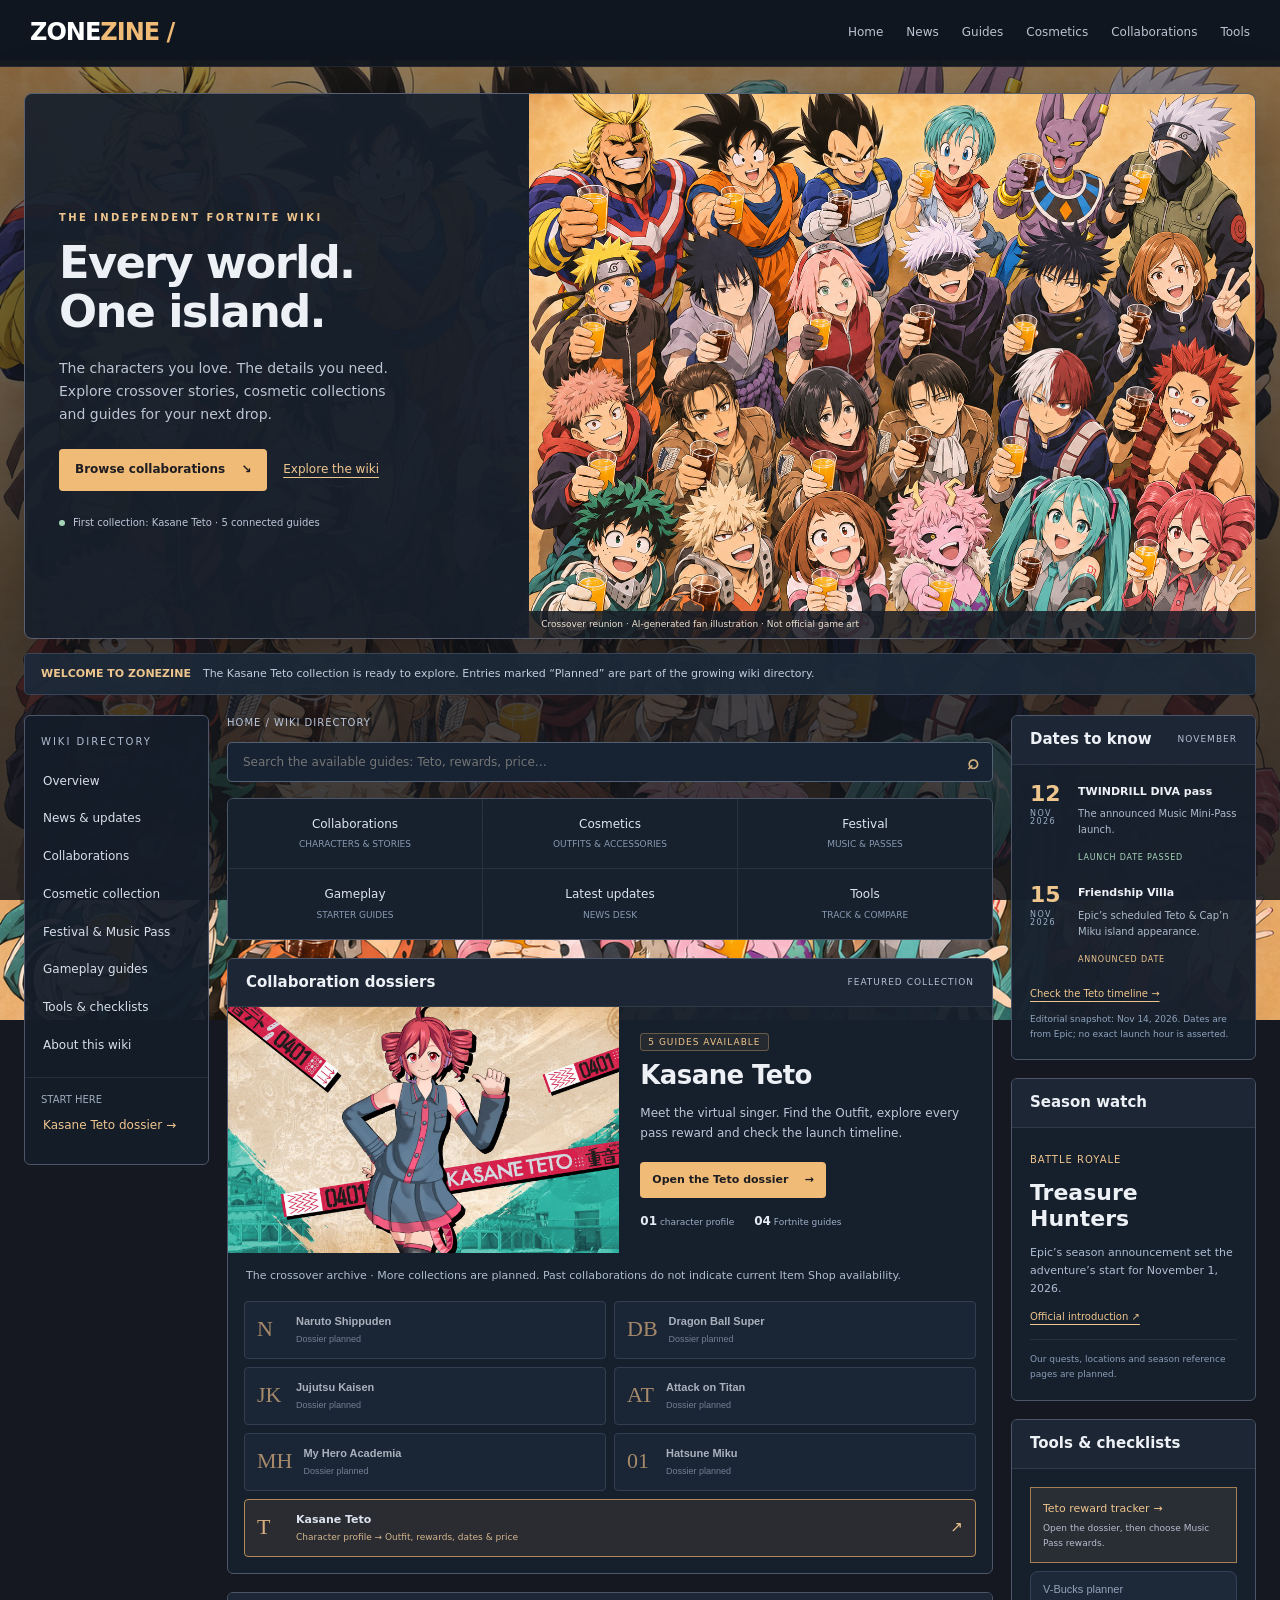
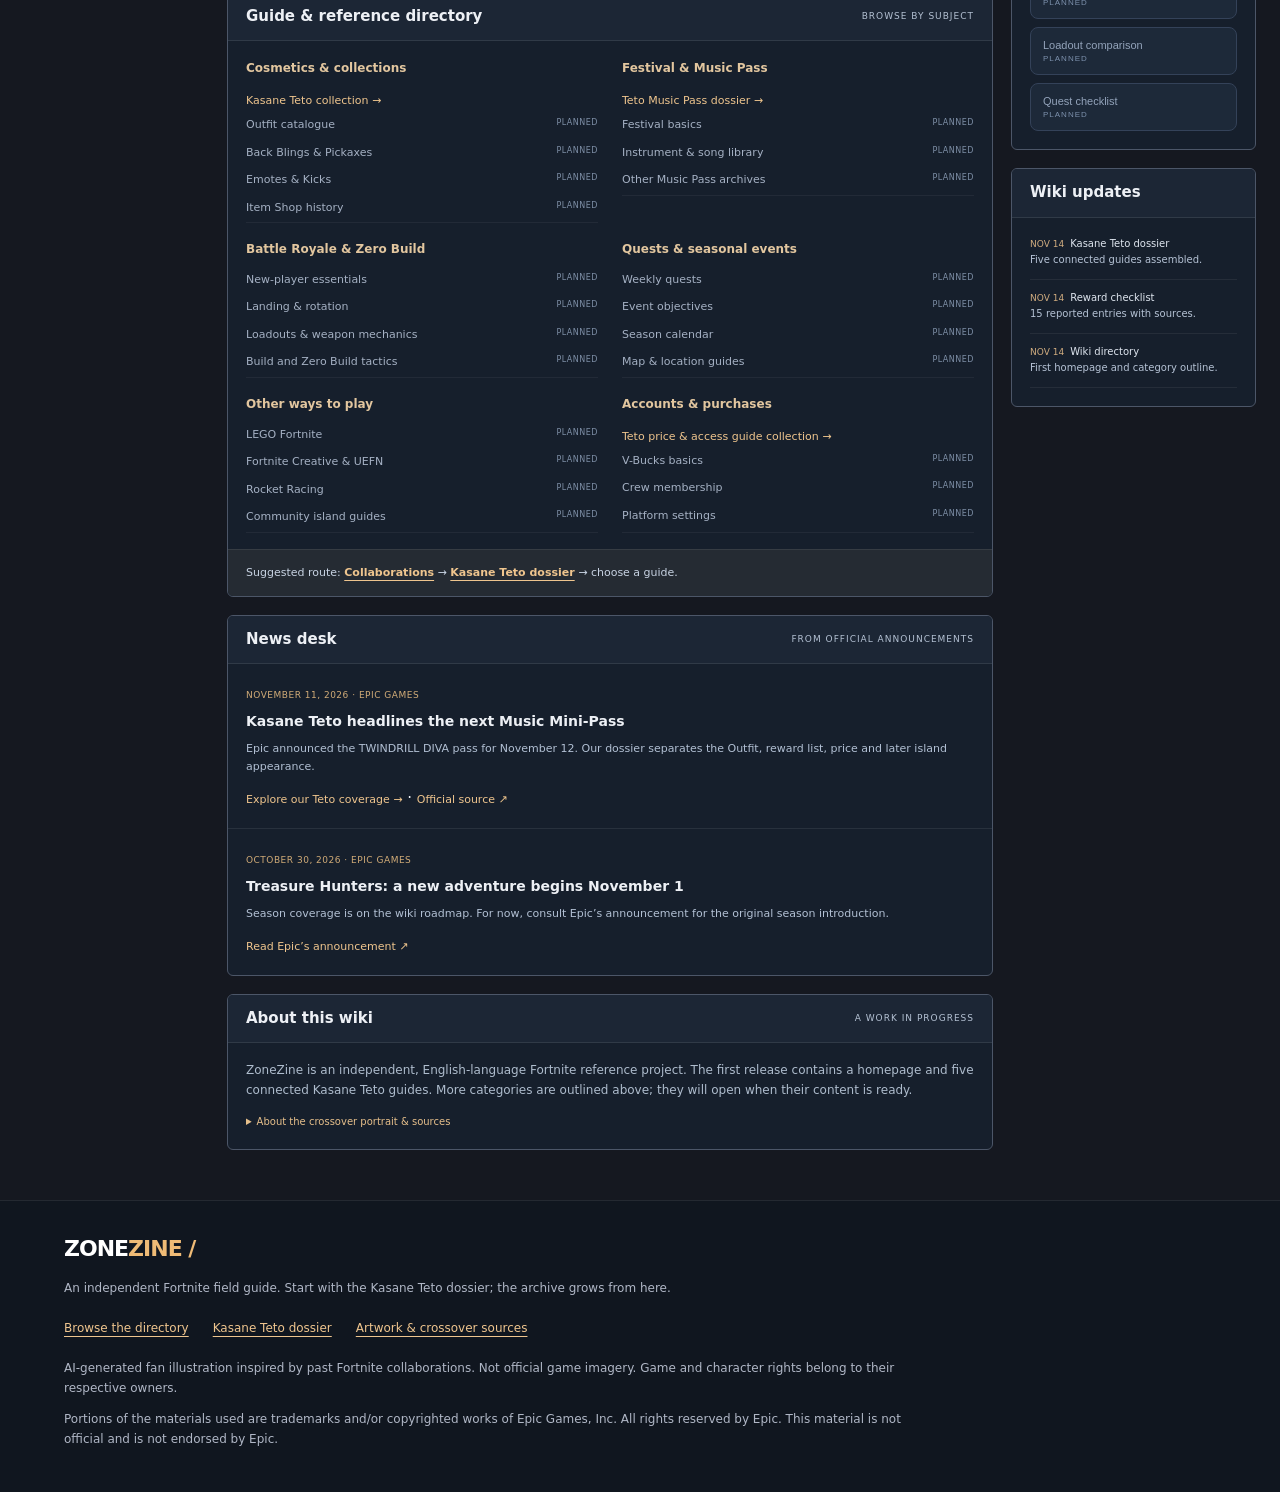
==== index.html @ 5d4f2908 "Launch ZoneZine Fortnite wiki and Kasane Teto guides" ====
<!doctype html><html lang="en"><head><meta charset="utf-8"><meta name="viewport" content="width=device-width,initial-scale=1"><title>ZoneZine — Fortnite Wiki, Collaborations & Guides</title><meta name="description" content="Your independent Fortnite field guide. Explore the Kasane Teto crossover dossier, skin details, Music Pass rewards, dates and prices."><link rel="canonical" href="https://zonezine.org/"><meta property="og:title" content="ZoneZine — Fortnite Wiki & Guides"><meta property="og:type" content="website"><meta property="og:url" content="https://zonezine.org/"><meta property="og:image" content="https://zonezine.org/assets/crossover-reunion-v2.png"><meta property="og:description" content="One island. Every crossover. Start with the Kasane Teto dossier."><meta name="twitter:card" content="summary_large_image"><link rel="stylesheet" href="/style.css"><link rel="stylesheet" href="/portal.css"><script type="application/ld+json">{"@context":"https://schema.org","@type":"CollectionPage","name":"ZoneZine — Fortnite Wiki & Guides","url":"https://zonezine.org/","description":"An independent Fortnite wiki with collaboration dossiers, cosmetic guides, Music Pass rewards and gameplay reference categories.","inLanguage":"en","mainEntity":{"@type":"ItemList","itemListElement":[{"@type":"ListItem","position":1,"name":"Kasane Teto skin","url":"https://zonezine.org/kasane-teto-fortnite-skin"},{"@type":"ListItem","position":2,"name":"Music Pass rewards","url":"https://zonezine.org/fortnite-teto-music-pass-rewards"},{"@type":"ListItem","position":3,"name":"Release timeline","url":"https://zonezine.org/kasane-teto-fortnite-release-date"},{"@type":"ListItem","position":4,"name":"Price & Crew access","url":"https://zonezine.org/kasane-teto-fortnite-price"},{"@type":"ListItem","position":5,"name":"Who is Kasane Teto?","url":"https://zonezine.org/kasane-teto"}]}}</script><script src="/home.js" defer></script></head><body class="portal-home"><a class="skip" href="#directory">Skip to wiki directory</a><header><div class="bar"><a class="brand" href="/" aria-label="ZoneZine home">ZONE<span>ZINE</span><span aria-hidden="true"> /</span></a><nav class="global-nav" aria-label="Main navigation"><a href="/">Home</a><a href="/#news">News</a><a href="/#guides">Guides</a><a href="/#cosmetics">Cosmetics</a><a href="/#collaborations">Collaborations</a><a href="/#tools">Tools</a></nav></div></header><div class="home-frame"><section class="welcome-panel" aria-labelledby="home-title"><div class="welcome-copy"><p class="kicker">THE INDEPENDENT FORTNITE WIKI</p><h1 id="home-title">Every world.<br>One island.</h1><p class="intro">The characters you love. The details you need. Explore crossover stories, cosmetic collections and guides for your next drop.</p><div class="home-actions"><a class="action" href="#collaborations">Browse collaborations <span aria-hidden="true">↘</span></a><a class="text-action" href="#directory">Explore the wiki</a></div><p class="welcome-status"><span class="status-dot" aria-hidden="true"></span>First collection: Kasane Teto · 5 connected guides</p></div><figure class="welcome-art"><img src="/assets/crossover-reunion-v2.png" width="1456" height="1088" alt="Warm fan-art group portrait of anime and virtual-singer characters from past Fortnite collaborations, looking up and raising glasses of juice"><figcaption>Crossover reunion · AI-generated fan illustration · Not official game art</figcaption></figure></section><div class="intro-strip"><strong>WELCOME TO ZONEZINE</strong><span>The Kasane Teto collection is ready to explore. Entries marked “Planned” are part of the growing wiki directory.</span></div><div class="home-grid" id="directory"><aside class="directory-side" aria-label="Wiki directory"><div class="side-heading">WIKI DIRECTORY</div><a href="#directory">Overview</a><a href="#news">News & updates</a><a href="#collaborations">Collaborations</a><a href="#cosmetics">Cosmetic collection</a><a href="#festival">Festival & Music Pass</a><a href="#guides">Gameplay guides</a><a href="#tools">Tools & checklists</a><a href="#about">About this wiki</a><p class="side-note">START HERE<br><a href="/kasane-teto" style="padding:8px 0 0;color:#efc58e">Kasane Teto dossier →</a></p></aside><main class="home-center" aria-label="Fortnite wiki homepage"><div><p class="home-breadcrumb">HOME / WIKI DIRECTORY</p><div class="home-search"><form id="guide-search" role="search"><label class="sr-only" for="search-input">Search available guides</label><input id="search-input" type="search" placeholder="Search the available guides: Teto, rewards, price…" autocomplete="off" aria-controls="search-results" aria-expanded="false"><button type="submit" aria-label="Search guides">⌕</button></form><ul class="search-results" id="search-results" hidden></ul></div><section class="wiki-panel" aria-label="Quick navigation"><div class="quick-links"><a href="#collaborations">Collaborations<small>CHARACTERS & STORIES</small></a><a href="#cosmetics">Cosmetics<small>OUTFITS & ACCESSORIES</small></a><a href="#festival">Festival<small>MUSIC & PASSES</small></a><a href="#guides">Gameplay<small>STARTER GUIDES</small></a><a href="#news">Latest updates<small>NEWS DESK</small></a><a href="#tools">Tools<small>TRACK & COMPARE</small></a></div></section></div><section class="wiki-panel" id="collaborations"><div class="panel-head"><h2>Collaboration dossiers</h2><span class="small-label">Featured collection</span></div><div class="feature-teto"><div class="feature-image" role="img" aria-label="Official Fortnite Kasane Teto promotional artwork"></div><div class="feature-copy"><span class="pill">5 guides available</span><h3>Kasane Teto</h3><p>Meet the virtual singer. Find the Outfit, explore every pass reward and check the launch timeline.</p><a class="action" href="/kasane-teto">Open the Teto dossier <span aria-hidden="true">→</span></a><div class="topic-stats"><span><b>01</b> character profile</span><span><b>04</b> Fortnite guides</span></div></div></div><p class="catalog-intro">The crossover archive · More collections are planned. Past collaborations do not indicate current Item Shop availability.</p><div class="franchise-grid"><button class="franchise" type="button" disabled><span class="franchise-mark" aria-hidden="true">N</span><span><strong>Naruto Shippuden</strong><small>Dossier planned</small></span></button><button class="franchise" type="button" disabled><span class="franchise-mark" aria-hidden="true">DB</span><span><strong>Dragon Ball Super</strong><small>Dossier planned</small></span></button><button class="franchise" type="button" disabled><span class="franchise-mark" aria-hidden="true">JK</span><span><strong>Jujutsu Kaisen</strong><small>Dossier planned</small></span></button><button class="franchise" type="button" disabled><span class="franchise-mark" aria-hidden="true">AT</span><span><strong>Attack on Titan</strong><small>Dossier planned</small></span></button><button class="franchise" type="button" disabled><span class="franchise-mark" aria-hidden="true">MH</span><span><strong>My Hero Academia</strong><small>Dossier planned</small></span></button><button class="franchise" type="button" disabled><span class="franchise-mark" aria-hidden="true">01</span><span><strong>Hatsune Miku</strong><small>Dossier planned</small></span></button><a class="franchise franchise-link" href="/kasane-teto"><span class="franchise-mark" aria-hidden="true">T</span><span><strong>Kasane Teto</strong><small>Character profile → Outfit, rewards, dates & price</small></span><span class="arrow" aria-hidden="true">↗</span></a></div></section><section class="wiki-panel" id="guides"><div class="panel-head"><h2>Guide & reference directory</h2><span class="small-label">Browse by subject</span></div><div class="guide-directory"><div id="cosmetics"><div class="directory-group"><h3>Cosmetics & collections</h3><a class="entry-link" href="/kasane-teto">Kasane Teto collection →</a><ul class="planned-list"><li aria-disabled="true"><span>Outfit catalogue</span><span>Planned</span></li><li aria-disabled="true"><span>Back Blings & Pickaxes</span><span>Planned</span></li><li aria-disabled="true"><span>Emotes & Kicks</span><span>Planned</span></li><li aria-disabled="true"><span>Item Shop history</span><span>Planned</span></li></ul></div></div><div id="festival"><div class="directory-group"><h3>Festival & Music Pass</h3><a class="entry-link" href="/kasane-teto">Teto Music Pass dossier →</a><ul class="planned-list"><li aria-disabled="true"><span>Festival basics</span><span>Planned</span></li><li aria-disabled="true"><span>Instrument & song library</span><span>Planned</span></li><li aria-disabled="true"><span>Other Music Pass archives</span><span>Planned</span></li></ul></div></div><div class="directory-group"><h3>Battle Royale & Zero Build</h3><ul class="planned-list"><li aria-disabled="true"><span>New-player essentials</span><span>Planned</span></li><li aria-disabled="true"><span>Landing & rotation</span><span>Planned</span></li><li aria-disabled="true"><span>Loadouts & weapon mechanics</span><span>Planned</span></li><li aria-disabled="true"><span>Build and Zero Build tactics</span><span>Planned</span></li></ul></div><div class="directory-group"><h3>Quests & seasonal events</h3><ul class="planned-list"><li aria-disabled="true"><span>Weekly quests</span><span>Planned</span></li><li aria-disabled="true"><span>Event objectives</span><span>Planned</span></li><li aria-disabled="true"><span>Season calendar</span><span>Planned</span></li><li aria-disabled="true"><span>Map & location guides</span><span>Planned</span></li></ul></div><div class="directory-group"><h3>Other ways to play</h3><ul class="planned-list"><li aria-disabled="true"><span>LEGO Fortnite</span><span>Planned</span></li><li aria-disabled="true"><span>Fortnite Creative & UEFN</span><span>Planned</span></li><li aria-disabled="true"><span>Rocket Racing</span><span>Planned</span></li><li aria-disabled="true"><span>Community island guides</span><span>Planned</span></li></ul></div><div class="directory-group"><h3>Accounts & purchases</h3><a class="entry-link" href="/kasane-teto">Teto price & access guide collection →</a><ul class="planned-list"><li aria-disabled="true"><span>V-Bucks basics</span><span>Planned</span></li><li aria-disabled="true"><span>Crew membership</span><span>Planned</span></li><li aria-disabled="true"><span>Platform settings</span><span>Planned</span></li></ul></div></div><div class="guide-route">Suggested route: <a href="#collaborations">Collaborations</a> → <a href="/kasane-teto">Kasane Teto dossier</a> → choose a guide.</div></section><section class="wiki-panel" id="news"><div class="panel-head"><h2>News desk</h2><span class="small-label">From official announcements</span></div><article class="news-story"><time datetime="2026-11-11">NOVEMBER 11, 2026 · EPIC GAMES</time><h3>Kasane Teto headlines the next Music Mini-Pass</h3><p>Epic announced the TWINDRILL DIVA pass for November 12. Our dossier separates the Outfit, reward list, price and later island appearance.</p><a href="/kasane-teto">Explore our Teto coverage →</a> · <a href="https://www.fortnite.com/news/kasane-teto-headlines-the-next-fortnite-music-pass">Official source ↗</a></article><article class="news-story"><time datetime="2026-10-30">OCTOBER 30, 2026 · EPIC GAMES</time><h3>Treasure Hunters: a new adventure begins November 1</h3><p>Season coverage is on the wiki roadmap. For now, consult Epic’s announcement for the original season introduction.</p><a href="https://www.fortnite.com/news/fortnite-treasure-hunters-the-greatest-adventure-of-all-time">Read Epic’s announcement ↗</a></article></section><section class="wiki-panel" id="about"><div class="panel-head"><h2>About this wiki</h2><span class="small-label">A work in progress</span></div><div class="panel-content"><p class="muted">ZoneZine is an independent, English-language Fortnite reference project. The first release contains a homepage and five connected Kasane Teto guides. More categories are outlined above; they will open when their content is ready.</p><details class="art-details"><summary>About the crossover portrait & sources</summary><p>The portrait is AI-generated fan art inspired by the reference composition: a warm, high-angle group photo. It includes characters from Naruto Shippuden, Dragon Ball Super, Jujutsu Kaisen, Attack on Titan, My Hero Academia, plus Hatsune Miku and Kasane Teto. It is decorative illustration, not evidence of game appearance or current availability.</p><a href="/assets/crossover-sources.txt">Read the checked character list and official collaboration sources →</a></details></div></section></main><aside class="home-right" aria-label="Dates and wiki updates"><section class="wiki-panel"><div class="panel-head"><h2>Dates to know</h2><span class="small-label">November</span></div><div class="panel-content"><div class="calendar-row"><div class="calendar-date">12<small>NOV 2026</small></div><div><strong>TWINDRILL DIVA pass</strong><p>The announced Music Mini-Pass launch.</p><span class="time-status">Launch date passed</span></div></div><div class="calendar-row"><div class="calendar-date">15<small>NOV 2026</small></div><div><strong>Friendship Villa</strong><p>Epic’s scheduled Teto & Cap’n Miku island appearance.</p><span class="time-status scheduled">Announced date</span></div></div><a class="source-link" href="/kasane-teto">Check the Teto timeline →</a><p class="homepage-source">Editorial snapshot: Nov 14, 2026. Dates are from Epic; no exact launch hour is asserted.</p></div></section><section class="wiki-panel season-card"><div class="panel-head"><h2>Season watch</h2></div><div class="panel-content"><span class="season-label">BATTLE ROYALE</span><h3>Treasure<br>Hunters</h3><p>Epic’s season announcement set the adventure’s start for November 1, 2026.</p><a class="source-link" href="https://www.fortnite.com/news/fortnite-treasure-hunters-the-greatest-adventure-of-all-time">Official introduction ↗</a><p class="planned-note">Our quests, locations and season reference pages are planned.</p></div></section><section class="wiki-panel" id="tools"><div class="panel-head"><h2>Tools & checklists</h2></div><div class="panel-content tool-list"><a href="/kasane-teto">Teto reward tracker →<span>Open the dossier, then choose Music Pass rewards.</span></a><button disabled>V-Bucks planner<span>Planned</span></button><button disabled>Loadout comparison<span>Planned</span></button><button disabled>Quest checklist<span>Planned</span></button></div></section><section class="wiki-panel"><div class="panel-head"><h2>Wiki updates</h2></div><div class="panel-content"><ul class="update-list"><li><time datetime="2026-11-14">NOV 14</time><strong>Kasane Teto dossier</strong><br>Five connected guides assembled.</li><li><time datetime="2026-11-14">NOV 14</time><strong>Reward checklist</strong><br>15 reported entries with sources.</li><li><time datetime="2026-11-14">NOV 14</time><strong>Wiki directory</strong><br>First homepage and category outline.</li></ul></div></section></aside></div></div><footer class="portal-footer"><div><a class="brand" href="/">ZONE<span>ZINE</span><span aria-hidden="true"> /</span></a><p>An independent Fortnite field guide. Start with the Kasane Teto dossier; the archive grows from here.</p><div class="footer-links"><a href="/#directory">Browse the directory</a><a href="/kasane-teto">Kasane Teto dossier</a><a href="/assets/crossover-sources.txt">Artwork & crossover sources</a></div><p>AI-generated fan illustration inspired by past Fortnite collaborations. Not official game imagery. Game and character rights belong to their respective owners.</p><p>Portions of the materials used are trademarks and/or copyrighted works of Epic Games, Inc. All rights reserved by Epic. This material is not official and is not endorsed by Epic.</p></div></footer></body></html>
---- style.css ----
:root{color-scheme:dark;--bg:#101018;--panel:#1b1b28;--line:#343343;--muted:#b8b6c6;--accent:#ff667c}*{box-sizing:border-box}body{margin:0;background:var(--bg);color:#f4f1f6;font:17px/1.8 system-ui,sans-serif}a{color:#ff97a8;text-underline-offset:4px}a:hover{color:white}a:focus-visible,button:focus-visible,input:focus-visible{outline:3px solid #ffe3a0;outline-offset:4px}header{border-bottom:1px solid var(--line);padding:22px max(5vw,20px)}.bar{max-width:1240px;margin:auto;display:flex;justify-content:space-between;gap:25px;align-items:center}.brand{font-size:25px;letter-spacing:-1px;text-decoration:none;color:white;font-weight:900}.brand span{color:var(--accent)}nav{display:flex;flex-wrap:wrap;gap:10px 24px;font-size:14px}nav a{text-decoration:none}nav [aria-current]{color:white;border-bottom:2px solid var(--accent)}main{max-width:1240px;margin:auto;padding:55px 5vw 75px}.eyebrow{font-size:12px;color:var(--accent);font-weight:800;letter-spacing:2px;text-transform:uppercase}h1{font-size:clamp(35px,5vw,64px);line-height:1.08;max-width:1000px;letter-spacing:-2px;margin:20px 0}h2{line-height:1.3;font-size:27px;margin:45px 0 16px}.meta,figcaption,.small{color:var(--muted);font-size:13px}.lead{font-size:21px;max-width:850px}.layout{display:grid;grid-template-columns:minmax(0,760px) 250px;gap:60px;margin-top:35px}article p{margin:0 0 24px}aside{align-self:start;position:sticky;top:25px;background:var(--panel);border:1px solid var(--line);padding:22px;border-radius:14px}aside a{display:block;font-size:14px;margin:14px 0}figure{margin:28px 0}figure img{width:100%;border-radius:16px;display:block;background:var(--panel)}iframe{display:block;aspect-ratio:16/9;width:100%;border:0;border-radius:12px}figcaption{margin-top:10px}.answer{padding:20px 25px;border-left:4px solid var(--accent);background:var(--panel);margin:30px 0}.related{display:grid;grid-template-columns:1fr 1fr;gap:12px}.related a{border:1px solid var(--line);border-radius:12px;padding:18px;text-decoration:none;font-size:15px}.related a:hover{background:var(--panel)}footer{border-top:1px solid var(--line);padding:30px max(5vw,20px);color:var(--muted);font-size:12px}footer>div{max-width:1120px;margin:auto}.table-scroll{overflow:auto}table{border-collapse:collapse;width:100%;font-size:14px}th,td{padding:12px;text-align:left;border-bottom:1px solid var(--line)}th{background:var(--panel)}caption{text-align:left;color:var(--muted);font-size:12px;margin:15px 0}button{background:var(--accent);color:#17101a;border:0;padding:12px 18px;border-radius:8px;font-weight:700;cursor:pointer;margin-top:18px}input{width:20px;height:20px;accent-color:var(--accent)}.skip{position:absolute;top:-100px}.skip:focus{top:10px;background:black;padding:12px;z-index:5}@media(max-width:900px){.layout{grid-template-columns:1fr;gap:30px}aside{position:static;order:-1}aside a{display:inline-block;margin:6px 15px 6px 0}main{padding-top:30px}.bar{align-items:start;flex-direction:column}.related{grid-template-columns:1fr}h1{letter-spacing:-1px}}
/* ZoneZine: compact five-page dossier, with decorative crossover artwork. */
:root{--bg:#0c101c;--panel:#202638;--line:#353f56;--muted:#adb9ce;--accent:#ff8caa}
body{background:#0c101c url('/assets/anime-crossovers.png') center 65px / 100% auto fixed no-repeat;font-size:16px}
body::before{content:'';position:fixed;inset:0;background:linear-gradient(180deg,rgba(7,12,28,.12),rgba(7,12,28,.55) 650px,#0c101c 1100px);pointer-events:none;z-index:-1}
header{background:rgba(11,16,30,.9);border-bottom:1px solid #ffffff20;padding:14px max(4vw,18px)}
.bar{max-width:1320px}.brand{font-size:24px}.bar nav{font-size:12px;gap:20px}
.world-banner{min-height:300px;position:relative;display:flex;justify-content:center;align-items:center;text-align:center;padding:35px 20px 50px}
.banner-copy{max-width:620px;text-shadow:0 2px 20px #060a21;background:radial-gradient(ellipse,#0c102e88,transparent 75%)}
.world-banner .eyebrow{color:#d9ddff;letter-spacing:3px}.banner-title{font-size:clamp(32px,5vw,58px);line-height:1.12;font-weight:900;letter-spacing:-2px;margin:12px 0}.banner-copy p{margin:8px 0;color:#e4e6fa;font-size:15px}
.edition{display:inline-block;margin-top:14px;background:#131a30b8;border:1px solid #9c9fcd88;border-radius:30px;padding:5px 15px;color:#fff;font-size:11px;letter-spacing:1.2px}
.art-credit{font-size:10px!important;color:#e4e6fa!important;margin-top:15px!important}
.wiki-shell{max-width:1320px;margin:0 auto 45px;padding:0 24px;display:grid;grid-template-columns:210px minmax(0,1fr);gap:20px;align-items:start}
.topic-nav{position:sticky;top:20px;border:1px solid #61769c55;background:rgba(16,24,43,.96);padding:0;overflow:hidden;border-radius:9px;box-shadow:0 10px 35px #0003}
.topic-nav .nav-heading{padding:20px;border-bottom:1px solid var(--line)}.nav-heading small{display:block;color:#b9c8df;font-size:10px;letter-spacing:2px;margin-bottom:6px}.nav-heading strong{font-size:18px;color:white}.topic-nav a{display:flex;align-items:center;gap:11px;margin:0;padding:13px 15px;text-decoration:none;color:#c3cce1;font-size:12px;line-height:1.5;border-left:3px solid transparent;border-bottom:1px solid #ffffff09}.topic-nav a:hover{background:#ffffff09}.topic-nav a[aria-current]{color:#fff;background:#ff8caa12;border-left-color:var(--accent)}.nav-number{font-size:10px;color:#8a9bb6}.nav-note{padding:16px;margin:0;font-size:11px;line-height:1.7;color:#9bacce}
main{padding:30px 36px 40px;margin:0;max-width:none;min-width:0;background:rgba(17,23,39,.98);border:1px solid #61769c55;border-radius:9px;box-shadow:0 10px 35px #0003}
h1{font-size:clamp(28px,3.2vw,42px);letter-spacing:-1px;line-height:1.15;margin:16px 0 20px}h2{font-size:24px;margin-top:34px}.eyebrow{font-size:10px}.meta{font-size:11px}.lead{font-size:17px;margin:0}.answer{padding:17px 20px;margin:23px 0;background:#20293c;border-radius:0 7px 7px 0}
.layout{grid-template-columns:minmax(0,1fr);gap:20px;margin-top:24px}.layout>aside{order:-1;position:static;padding:13px 16px;border-radius:6px;background:#151d2e;line-height:1.6}.layout>aside strong{display:block;font-size:11px;text-transform:uppercase;letter-spacing:1.5px;color:#aab9d3;margin-bottom:6px}.layout>aside a{display:inline-block;margin:3px 16px 3px 0;font-size:11px}article{min-width:0}article p{color:#d2d9e8}figure{margin:5px 0 25px}figure img{height:auto;border-radius:7px}figcaption{font-size:11px}.related{gap:10px}.related a{font-size:13px;border-radius:6px;background:#182236}footer{background:#0d1423eb;border-color:#ffffff15}.table-scroll{border:1px solid var(--line);border-radius:6px}table{font-size:12px}th,td{padding:10px}caption{padding:0 12px}.section-index{margin:20px 0 28px}.section-index .related a span{display:block;color:#9eacc5;font-size:11px;margin-top:5px}
@media(min-width:1600px){body{background-size:100% auto}}
@media(max-width:900px){body{background-size:auto 620px;background-attachment:scroll}.world-banner{min-height:240px;padding-bottom:30px}.banner-title{font-size:38px}.wiki-shell{grid-template-columns:1fr;padding:0 14px;gap:12px}.topic-nav{position:static}.topic-nav .nav-heading{padding:12px 15px}.topic-nav .nav-heading small,.nav-note{display:none}.topic-nav .topic-links{display:flex;flex-wrap:wrap;padding:4px}.topic-nav a{font-size:11px;padding:10px;border-left:0;border-bottom:2px solid transparent;flex:1 0 30%;gap:6px}.topic-nav a[aria-current]{border-bottom-color:var(--accent)}.bar nav{display:none}.bar{flex-direction:row}main{padding:22px 20px}.layout>aside{order:-1}.layout>aside a{margin:4px 10px 4px 0}.related{grid-template-columns:1fr 1fr}.banner-copy p{font-size:12px}.banner-copy .art-credit{font-size:9px!important}}
@media(max-width:480px){.world-banner{min-height:215px}.banner-title{font-size:32px}.wiki-shell{padding:0 8px}.topic-nav a{flex-basis:45%}main{padding:19px 16px}.related{grid-template-columns:1fr}h1{font-size:29px}.lead{font-size:16px}}
---- portal.css ----
/* Editorial portal with an illustrated community reunion backdrop. */
:root{--accent:#efbb76;--muted:#b0b7c6;--line:#343b4a;--panel:#1c2431}
html{scroll-behavior:smooth;scroll-padding-top:28px}body{background:#151820 url('/assets/crossover-reunion-v2.png') center 60px / 100% auto fixed no-repeat;color:#edf0f5;font:15px/1.65 system-ui,-apple-system,'Segoe UI',sans-serif}body::before{background:linear-gradient(#10141b69,#10141bbf 650px,#10141bf5 1200px);z-index:-1}a{color:#efc58e}a:hover{color:#fff}header{background:#111720f5;padding:13px 30px}.bar{max-width:1340px;gap:30px;flex-direction:row}.brand span{color:#efbb76}.global-nav{gap:23px!important;align-items:center;font-size:12px!important}.global-nav a{color:#bac3d2}.global-nav a:hover{color:#efc58e}.world-banner{min-height:105px;padding:20px 30px;justify-content:flex-start;max-width:1340px;margin:auto;text-align:left}.world-banner .banner-copy{background:#141b27e8;border:1px solid #b78d5a66;border-radius:5px;padding:12px 18px;text-shadow:none}.world-banner p{margin:0}.world-banner .eyebrow{color:#efc58e;font-size:10px;letter-spacing:2px}.world-banner .crumb{color:#c3ccdb;font-size:12px;margin-top:5px}.crumb a{text-decoration:none}.wiki-shell{max-width:1340px;padding:0 24px;grid-template-columns:205px minmax(0,1fr);gap:18px}main{background:#151d2af7;border-color:#4d5665;box-shadow:0 10px 40px #0004}.topic-nav{background:#151d2aef;border-color:#4d5665}.topic-nav a[aria-current]{background:#efbb7614;border-left-color:#efbb76}.topic-nav .home-return{color:#efc58e;padding:14px 18px;border-bottom:1px solid #ffffff20}.answer{border-left-color:#efbb76;background:#252d3b}.related a{background:#202b3c}.portal-footer{background:#111720fa}.portal-footer>div{max-width:1290px}.portal-footer .brand{font-size:22px}.portal-footer p{max-width:850px}.footer-links{display:flex;flex-wrap:wrap;gap:24px;font-size:12px;margin:20px 0}.portal-home header{border-bottom:1px solid #ffffff12}.home-frame{max-width:1340px;margin:26px auto 50px;padding:0 24px}.welcome-panel{display:grid;grid-template-columns:.82fr 1.18fr;background:#17202ced;border:1px solid #586071;border-radius:8px;overflow:hidden;box-shadow:0 20px 70px #0005}.welcome-copy{padding:38px 34px 28px;align-self:center}.kicker{font-size:10px;font-weight:750;letter-spacing:2.4px;text-transform:uppercase;color:#efc58e;margin:0 0 12px}.welcome-copy h1{font-size:clamp(32px,3.5vw,48px);line-height:1.09;letter-spacing:-1.7px;margin:0 0 20px}.welcome-copy .intro{font-size:14px;color:#bbc5d4;max-width:350px;margin-bottom:23px}.home-actions{display:flex;gap:16px;flex-wrap:wrap;align-items:center}.action{display:inline-flex;align-items:center;gap:16px;background:#efbb76;color:#1d1c22!important;padding:11px 16px;text-decoration:none;border-radius:4px;font-size:12px;font-weight:750}.text-action{font-size:12px}.welcome-status{margin:24px 0 0;font-size:10px;color:#bdc7d8;display:flex;align-items:center;gap:8px}.status-dot{display:inline-block;width:6px;height:6px;background:#a6d4b8;border-radius:100%}.welcome-art{margin:0;position:relative;background:#e0b675;min-width:0}.welcome-art img{display:block;width:100%;height:auto;aspect-ratio:4/3;object-fit:contain;border-radius:0}.welcome-art figcaption{position:absolute;bottom:0;left:0;right:0;background:#171c25d9;padding:6px 12px;color:#ebdfd0;font-size:9px;margin:0}.intro-strip{margin:14px 0 20px;padding:11px 16px;border:1px solid #61708966;background:#1c2938ef;border-radius:5px;display:flex;gap:12px;align-items:center;font-size:11px;color:#c1cddd}.intro-strip strong{color:#efc58e;white-space:nowrap}.home-grid{display:grid;grid-template-columns:185px minmax(0,1fr) 245px;gap:18px;align-items:start}.directory-side{background:#151d2af2;border:1px solid #4c5668;border-radius:6px;padding:18px 0;position:sticky;top:20px}.directory-side .side-heading{padding:0 16px 12px;font-size:10px;letter-spacing:2px;color:#afbdd2}.directory-side a{display:block;text-decoration:none;color:#d8dfeb;font-size:12px;padding:9px 16px;border-left:2px solid transparent}.directory-side a:hover{background:#efbb7612;border-left-color:#efbb76}.directory-side .side-note{border-top:1px solid #ffffff14;padding:14px 16px 0;margin-top:12px;color:#9fadbf;font-size:10px}.home-center,.home-right{display:grid;gap:18px;min-width:0}.wiki-panel{background:#17202df7;border:1px solid #4c5668;border-radius:6px;overflow:hidden}.panel-head{display:flex;align-items:center;justify-content:space-between;gap:10px;padding:14px 18px;border-bottom:1px solid #ffffff17;background:#1c2635}.panel-head h2{font-size:15px;line-height:1.3;letter-spacing:0;margin:0}.panel-head .small-label{font-size:9px;letter-spacing:1px;color:#b4c1d3;text-transform:uppercase}.panel-content{padding:18px}.muted{color:#aebccd;font-size:12px}.panel-content>p:first-child{margin-top:0}.panel-content>p:last-child{margin-bottom:0}.quick-links{display:grid;grid-template-columns:repeat(3,1fr);gap:1px;background:#ffffff14}.quick-links a{background:#17202d;text-align:center;text-decoration:none;padding:16px 8px;font-size:12px;color:#dce4ef}.quick-links a:hover{background:#243144}.quick-links small{display:block;font-size:9px;color:#8799b0;margin-top:3px}.feature-teto{display:grid;grid-template-columns:1.05fr 1fr;gap:0;min-height:235px}.feature-teto .feature-image{min-height:235px;background:#dbcfb4 url('/assets/teto-official.jpg') center / cover}.feature-copy{padding:21px}.feature-copy h3{font-size:26px;line-height:1.15;margin:8px 0 12px;letter-spacing:-.6px}.feature-copy p{font-size:12px;color:#bcc8d9;line-height:1.7}.pill{font-size:9px;letter-spacing:1px;text-transform:uppercase;border:1px solid #efbb7655;background:#efbb7611;color:#efc58e;padding:3px 7px;border-radius:3px}.feature-copy .action{padding:9px 12px;margin-top:6px;font-size:11px}.topic-stats{display:flex;gap:20px;margin-top:14px;font-size:9px;color:#9badc5}.topic-stats b{color:#e4ebf5;font-size:12px}.catalog-intro{margin:0;padding:14px 18px 0;font-size:11px;color:#aebccd}.franchise-grid{display:grid;grid-template-columns:1fr 1fr;padding:16px;gap:8px}.franchise{display:flex;gap:11px;align-items:center;text-align:left;padding:12px;background:#1d2939;border:1px solid #3d485c;border-radius:4px;min-width:0;line-height:1.4}.franchise:disabled{opacity:.75;cursor:default;color:#b7c3d6;margin:0;font-weight:400}.franchise .franchise-mark{font-family:Georgia,serif;font-size:22px;color:#d6ae7f;flex-shrink:0;min-width:28px}.franchise strong{font-size:11px;display:block;color:#dce3ee}.franchise small{font-size:9px;color:#93a1b7;display:block;margin-top:4px}.franchise-link{text-decoration:none;grid-column:1/-1;border-color:#b38b5a;background:#2a2c31}.franchise-link:hover{background:#393731}.franchise-link .arrow{margin-left:auto}.franchise-link small{color:#d2b48c}.guide-directory{padding:5px 18px 16px;display:grid;grid-template-columns:1fr 1fr;gap:4px 24px}.directory-group{padding:13px 0 3px;border-bottom:1px solid #ffffff0d}.directory-group h3{font-size:12px;margin:0 0 9px;color:#e2c69f}.planned-list{list-style:none;margin:0;padding:0;display:grid;gap:5px}.planned-list li{font-size:11px;color:#a5b1c4;display:flex;justify-content:space-between;gap:10px;line-height:1.5;padding:3px 0}.planned-list span:last-child{font-size:8px;letter-spacing:.5px;color:#7f90a8;text-transform:uppercase;white-space:nowrap}.entry-link{font-size:11px;display:block;text-decoration:none;color:#efc58e;padding:4px 0}.guide-route{padding:14px 18px;background:#252b33;border-top:1px solid #ffffff14;font-size:11px;color:#c8d3e3}.guide-route a{font-weight:650}.calendar-row{display:grid;grid-template-columns:38px 1fr;gap:10px;margin:0 0 17px}.calendar-date{font-size:22px;line-height:1;font-weight:750;color:#efc58e}.calendar-date small{display:block;font-size:8px;font-weight:500;letter-spacing:1.4px;color:#9eb0c7;margin-top:5px}.calendar-row strong{font-size:11px;display:block}.calendar-row p{font-size:10px;color:#aebccd;line-height:1.6;margin:5px 0}.calendar-row .time-status{font-size:8px;color:#a6d4b8;text-transform:uppercase;letter-spacing:.8px}.calendar-row .scheduled{color:#efc58e}.source-link{font-size:10px}.season-card .season-label{font-size:10px;color:#efc58e;letter-spacing:1px}.season-card h3{font-size:22px;line-height:1.2;margin:9px 0 11px}.season-card p{font-size:11px;color:#afbed3}.season-card .planned-note{font-size:9px;margin-top:14px;border-top:1px solid #ffffff13;padding-top:12px;color:#889db9}.update-list{list-style:none;margin:0;padding:0}.update-list li{font-size:10px;color:#b5c2d5;padding:10px 0;border-bottom:1px solid #ffffff10}.update-list li:first-child{padding-top:0}.update-list time{font-size:9px;color:#d1ad80;margin-right:6px}.update-list strong{font-weight:500;color:#dfe6f0}.tool-list{display:grid;gap:8px}.tool-list button{margin:0;display:block;text-align:left;padding:11px 12px;font-size:11px;background:#1d2939;color:#93a3ba;border:1px solid #344259;cursor:default;font-weight:400}.tool-list button span{display:block;font-size:8px;text-transform:uppercase;letter-spacing:1px;color:#7c90ac;margin-top:3px}.tool-list a{text-decoration:none;display:block;border:1px solid #a47f52;background:#292d34;padding:12px;font-size:11px;color:#efc58e}.tool-list a span{display:block;font-size:9px;color:#b5becd;margin-top:3px}.news-story{padding:17px 18px;border-bottom:1px solid #ffffff14}.news-story:last-child{border:0}.news-story time{font-size:9px;letter-spacing:.5px;color:#d2ac78}.news-story h3{font-size:14px;line-height:1.5;margin:5px 0 8px}.news-story p{font-size:11px;color:#b2c0d4;margin:0 0 10px}.news-story a{font-size:11px;text-decoration:none}.home-search{position:relative;padding:0 0 16px}.home-search form{display:flex;gap:0;position:relative}.home-search input{width:100%;height:auto;min-width:0;background:#172332;border:1px solid #536176;border-radius:5px;padding:12px 40px 12px 15px;font:12px system-ui;color:#f3f5fa;outline-offset:3px}.home-search button{position:absolute;right:0;top:0;margin:0;background:transparent;color:#d4b17e;height:41px;width:40px;padding:0;font-size:20px}.search-results{position:absolute;top:45px;z-index:4;left:0;right:0;border:1px solid #617088;background:#202d3e;border-radius:5px;box-shadow:0 12px 30px #0008;max-height:320px;overflow:auto;margin:0;padding:6px;list-style:none}.search-results[hidden]{display:none}.search-results a{display:block;padding:10px 12px;text-decoration:none;font-size:12px}.search-results a:hover{background:#ffffff0b}.search-results small{display:block;font-size:10px;color:#b5c3d6}.search-empty{padding:12px;font-size:11px;color:#b5c3d6}.home-breadcrumb{font-size:10px;letter-spacing:1px;color:#b8c5da;margin:0 0 10px;text-transform:uppercase}.article-topline{margin:0 0 18px;font-size:11px;color:#b3c1d7}.article-topline a{text-decoration:none}.art-details{font-size:10px;line-height:1.8}.art-details summary{cursor:pointer;color:#e6bf8b}.art-details p{color:#aabbd2}.art-details a{font-size:10px}.homepage-source{font-size:9px!important;color:#8fa4bf!important}.section-index .related a:first-child{border-color:#967c5b}.portal-home .home-frame main{padding:0;background:none;border:0;box-shadow:none}.portal-home h2{scroll-margin-top:20px}.home-grid section{scroll-margin-top:20px}
@media(min-width:1700px){body{background-size:1700px auto}}
@media(max-width:1150px){.home-grid{grid-template-columns:155px minmax(0,1fr) 215px;gap:12px}.directory-side a{font-size:11px}.panel-head{padding:13px}.panel-content{padding:14px}.welcome-copy{padding:25px}.feature-copy{padding:16px}.feature-copy h3{font-size:23px}.feature-teto{grid-template-columns:1fr}.feature-teto .feature-image{min-height:155px;background-position:center 43%}.feature-copy p{margin:8px 0}.guide-directory{gap:4px 15px;padding:5px 13px 15px}.franchise-grid{padding:12px}.global-nav{gap:16px!important}}
@media(max-width:900px){body{background-size:auto 800px;background-attachment:scroll}.home-frame{padding:0 14px;margin-top:16px}.home-grid{grid-template-columns:minmax(0,1fr) 230px}.directory-side{grid-column:1/-1;position:static;padding:10px;display:flex;flex-wrap:wrap;gap:0}.directory-side .side-heading,.directory-side .side-note{display:none}.directory-side a{padding:7px 12px;font-size:11px;border:0}.bar .global-nav{display:flex;gap:15px!important;overflow:auto;width:auto}.global-nav a{white-space:nowrap}.bar{flex-wrap:wrap;gap:12px}header{padding:12px 18px}.welcome-panel{grid-template-columns:.8fr 1.2fr}.welcome-copy{padding:23px}.welcome-copy h1{font-size:32px}.welcome-copy .intro{font-size:12px}.welcome-status{font-size:9px}.home-actions{gap:12px}.welcome-art{align-self:center}.action{font-size:11px}.home-breadcrumb{font-size:9px}.world-banner{min-height:90px;padding:16px}.wiki-shell{grid-template-columns:1fr}.portal-footer .footer-links{gap:14px}}
@media(max-width:650px){.welcome-panel{display:flex;flex-direction:column-reverse}.welcome-art{width:100%}.welcome-copy{padding:23px}.welcome-copy h1{font-size:35px}.welcome-copy .intro{max-width:none}.welcome-status{margin-top:18px}.home-grid{grid-template-columns:1fr}.home-right{grid-template-columns:1fr 1fr;gap:12px}.home-right>section:last-child{grid-column:1/-1}.home-frame{padding:0 10px}.intro-strip{font-size:10px;align-items:start;flex-direction:column;gap:5px}.bar .global-nav{width:100%;font-size:10px!important;gap:20px!important;padding-bottom:3px}.global-nav a{font-size:10px}.welcome-art figcaption{font-size:8px}.feature-teto{grid-template-columns:1fr 1fr}.feature-teto .feature-image{min-height:220px}.feature-copy{padding:15px}.feature-copy h3{font-size:25px}.feature-copy .action{font-size:10px;padding:8px}.franchise-grid{gap:7px}.franchise{padding:11px 9px}.franchise strong{font-size:10px}.franchise small{font-size:8px}.quick-links a{font-size:11px}.directory-group h3{font-size:12px}.planned-list li{font-size:10px}.planned-list span:last-child{font-size:7px}.directory-side a{font-size:10px;padding:7px 10px}.wiki-shell{padding:0 10px}.world-banner .banner-copy{width:100%}main{padding:20px}.panel-head h2{font-size:14px}.home-right .panel-head .small-label{display:none}}
.home-right{position:static;padding:0;border:0;background:none;border-radius:0;order:0}.directory-side{order:0}.directory-side a,.home-right a{margin:0}
@media(prefers-reduced-motion:reduce){html{scroll-behavior:auto}}
.sr-only{position:absolute;width:1px;height:1px;padding:0;margin:-1px;overflow:hidden;clip:rect(0,0,0,0);white-space:nowrap;border:0}
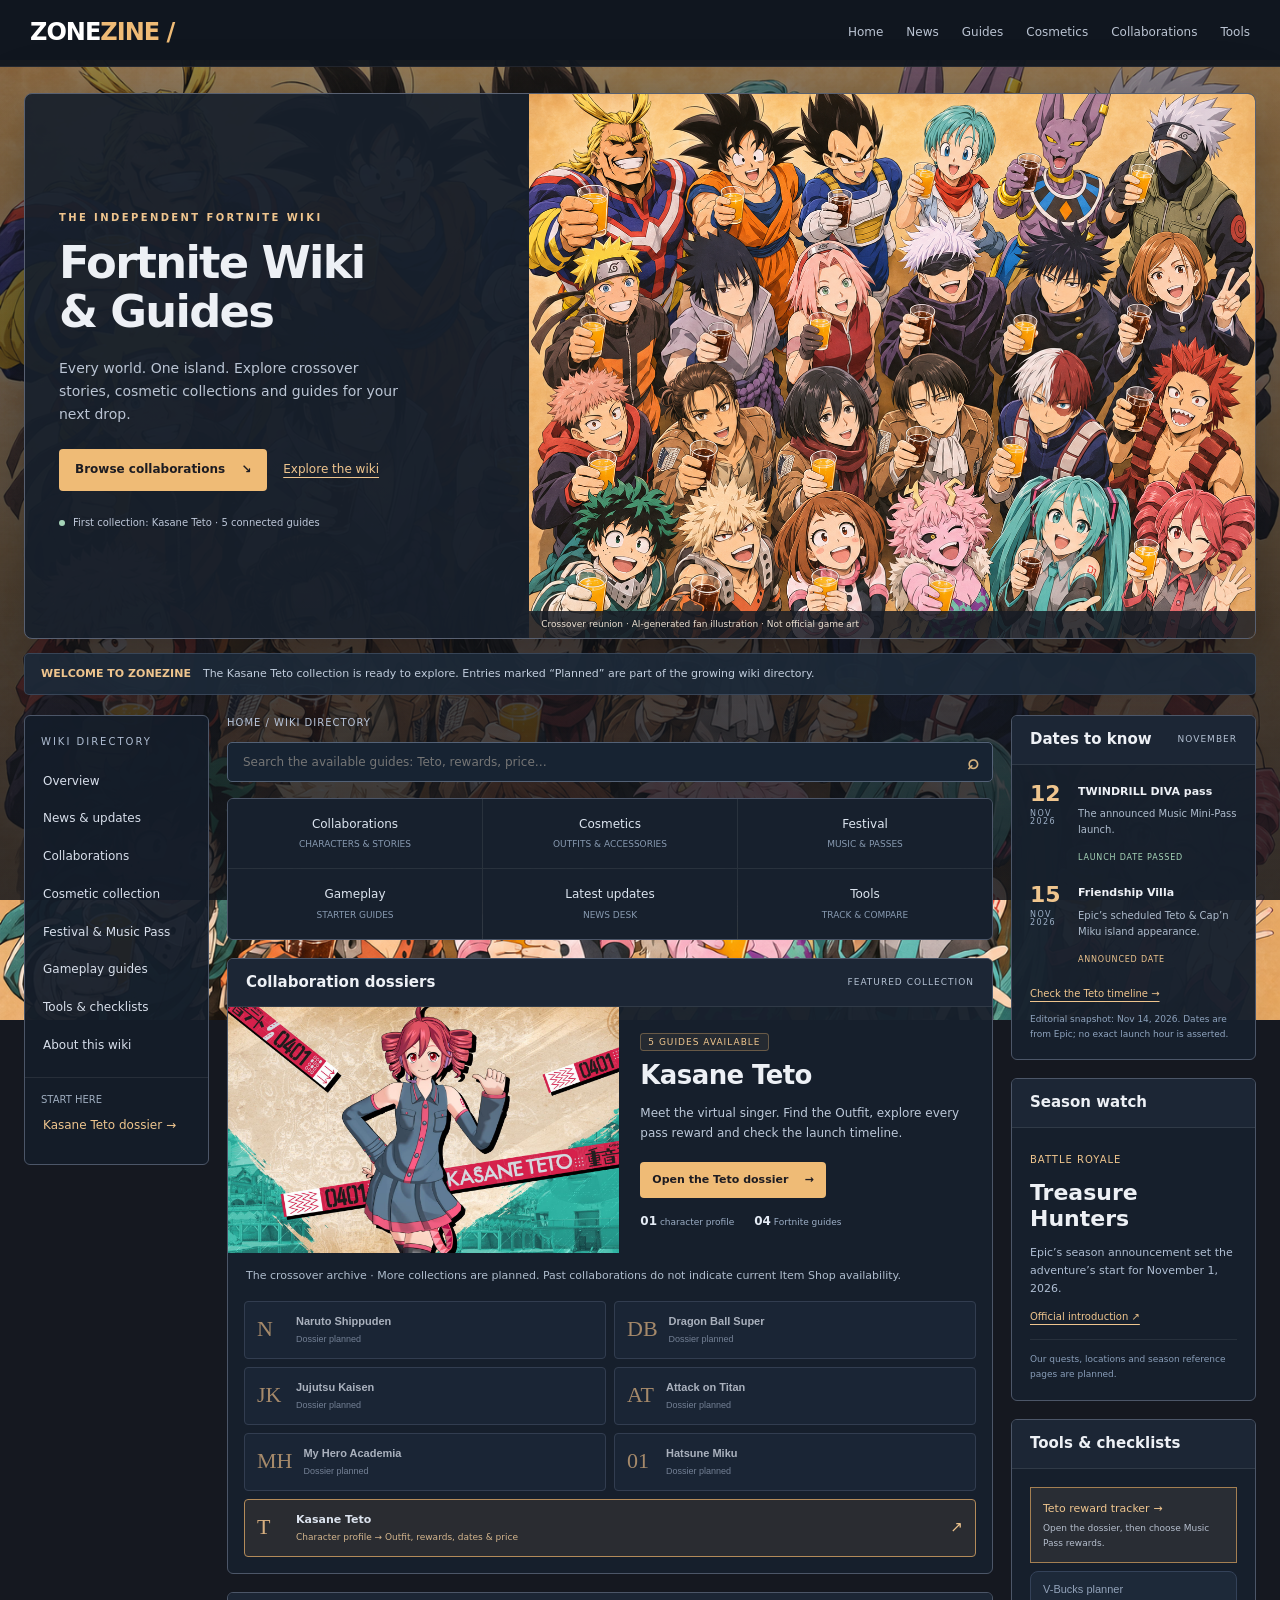
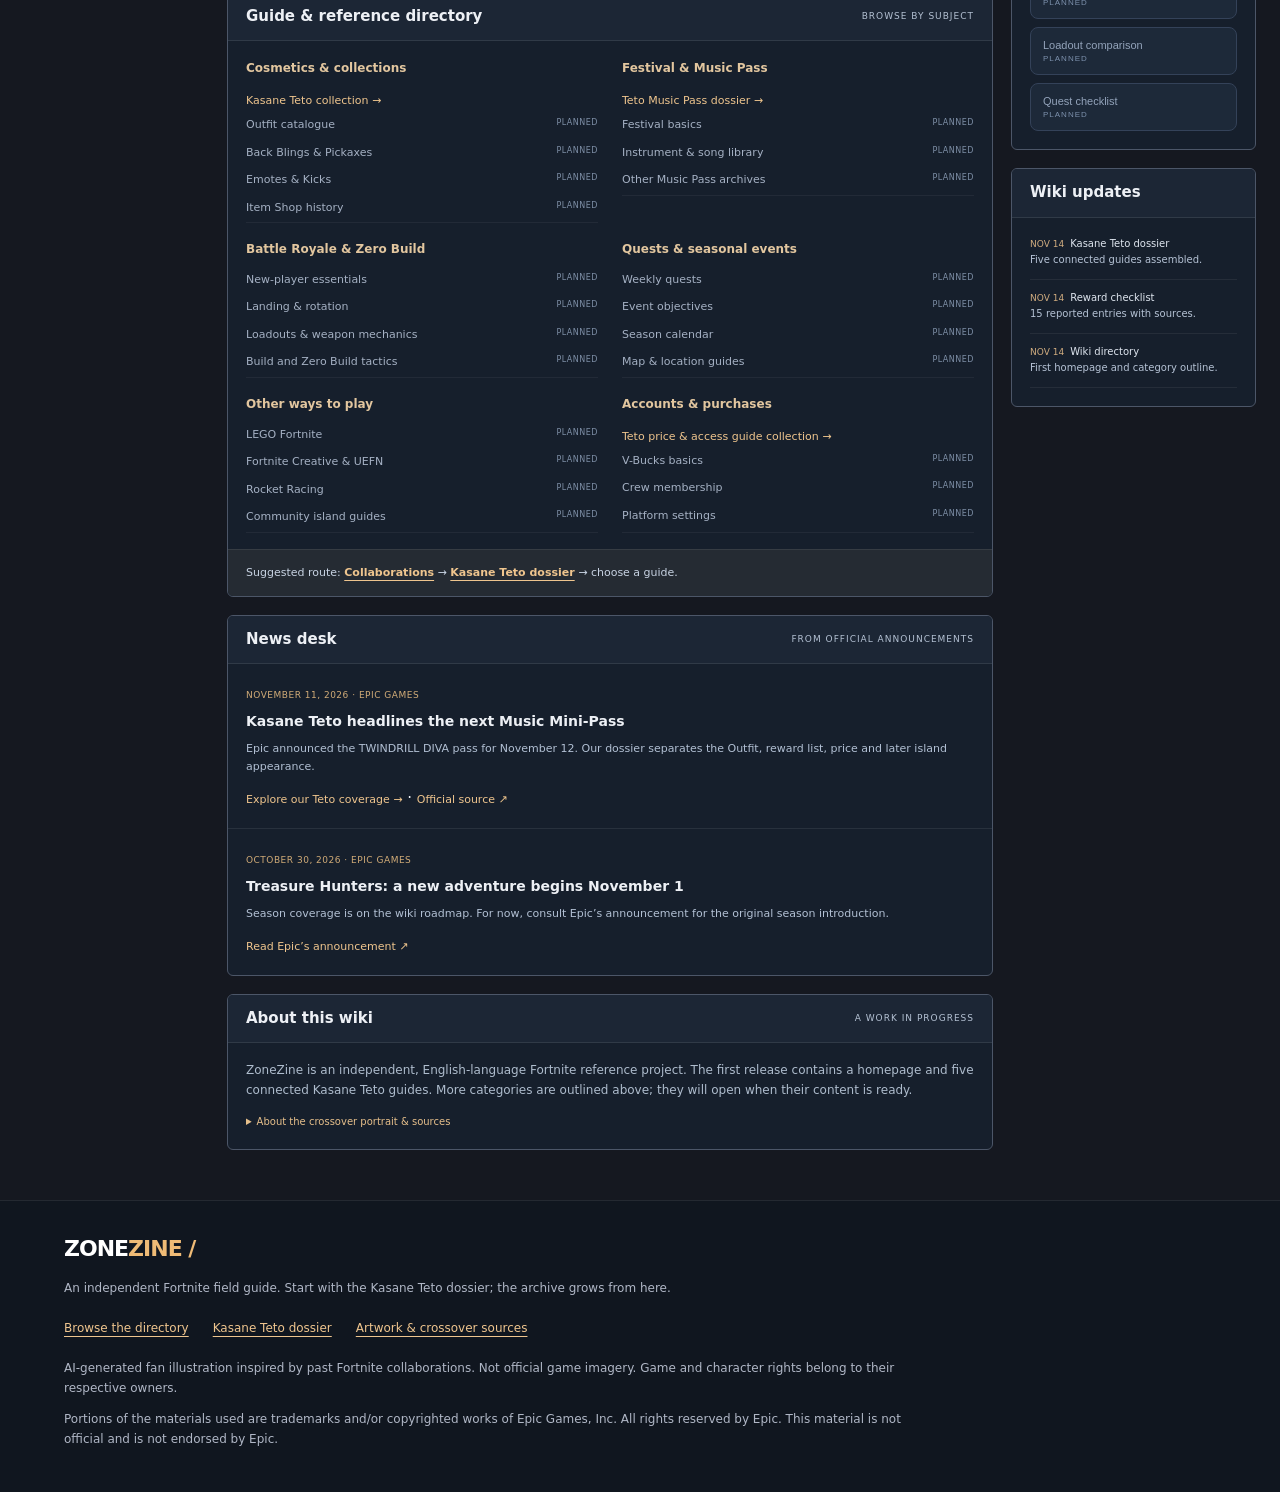
==== commit abfebff4: "Clarify page titles and heading structure" ====
--- a/index.html
+++ b/index.html
@@ -1 +1 @@
-<!doctype html><html lang="en"><head><meta charset="utf-8"><meta name="viewport" content="width=device-width,initial-scale=1"><title>ZoneZine — Fortnite Wiki, Collaborations & Guides</title><meta name="description" content="Your independent Fortnite field guide. Explore the Kasane Teto crossover dossier, skin details, Music Pass rewards, dates and prices."><link rel="canonical" href="https://zonezine.org/"><meta property="og:title" content="ZoneZine — Fortnite Wiki & Guides"><meta property="og:type" content="website"><meta property="og:url" content="https://zonezine.org/"><meta property="og:image" content="https://zonezine.org/assets/crossover-reunion-v2.png"><meta property="og:description" content="One island. Every crossover. Start with the Kasane Teto dossier."><meta name="twitter:card" content="summary_large_image"><link rel="stylesheet" href="/style.css"><link rel="stylesheet" href="/portal.css"><script type="application/ld+json">{"@context":"https://schema.org","@type":"CollectionPage","name":"ZoneZine — Fortnite Wiki & Guides","url":"https://zonezine.org/","description":"An independent Fortnite wiki with collaboration dossiers, cosmetic guides, Music Pass rewards and gameplay reference categories.","inLanguage":"en","mainEntity":{"@type":"ItemList","itemListElement":[{"@type":"ListItem","position":1,"name":"Kasane Teto skin","url":"https://zonezine.org/kasane-teto-fortnite-skin"},{"@type":"ListItem","position":2,"name":"Music Pass rewards","url":"https://zonezine.org/fortnite-teto-music-pass-rewards"},{"@type":"ListItem","position":3,"name":"Release timeline","url":"https://zonezine.org/kasane-teto-fortnite-release-date"},{"@type":"ListItem","position":4,"name":"Price & Crew access","url":"https://zonezine.org/kasane-teto-fortnite-price"},{"@type":"ListItem","position":5,"name":"Who is Kasane Teto?","url":"https://zonezine.org/kasane-teto"}]}}</script><script src="/home.js" defer></script></head><body class="portal-home"><a class="skip" href="#directory">Skip to wiki directory</a><header><div class="bar"><a class="brand" href="/" aria-label="ZoneZine home">ZONE<span>ZINE</span><span aria-hidden="true"> /</span></a><nav class="global-nav" aria-label="Main navigation"><a href="/">Home</a><a href="/#news">News</a><a href="/#guides">Guides</a><a href="/#cosmetics">Cosmetics</a><a href="/#collaborations">Collaborations</a><a href="/#tools">Tools</a></nav></div></header><div class="home-frame"><section class="welcome-panel" aria-labelledby="home-title"><div class="welcome-copy"><p class="kicker">THE INDEPENDENT FORTNITE WIKI</p><h1 id="home-title">Every world.<br>One island.</h1><p class="intro">The characters you love. The details you need. Explore crossover stories, cosmetic collections and guides for your next drop.</p><div class="home-actions"><a class="action" href="#collaborations">Browse collaborations <span aria-hidden="true">↘</span></a><a class="text-action" href="#directory">Explore the wiki</a></div><p class="welcome-status"><span class="status-dot" aria-hidden="true"></span>First collection: Kasane Teto · 5 connected guides</p></div><figure class="welcome-art"><img src="/assets/crossover-reunion-v2.png" width="1456" height="1088" alt="Warm fan-art group portrait of anime and virtual-singer characters from past Fortnite collaborations, looking up and raising glasses of juice"><figcaption>Crossover reunion · AI-generated fan illustration · Not official game art</figcaption></figure></section><div class="intro-strip"><strong>WELCOME TO ZONEZINE</strong><span>The Kasane Teto collection is ready to explore. Entries marked “Planned” are part of the growing wiki directory.</span></div><div class="home-grid" id="directory"><aside class="directory-side" aria-label="Wiki directory"><div class="side-heading">WIKI DIRECTORY</div><a href="#directory">Overview</a><a href="#news">News & updates</a><a href="#collaborations">Collaborations</a><a href="#cosmetics">Cosmetic collection</a><a href="#festival">Festival & Music Pass</a><a href="#guides">Gameplay guides</a><a href="#tools">Tools & checklists</a><a href="#about">About this wiki</a><p class="side-note">START HERE<br><a href="/kasane-teto" style="padding:8px 0 0;color:#efc58e">Kasane Teto dossier →</a></p></aside><main class="home-center" aria-label="Fortnite wiki homepage"><div><p class="home-breadcrumb">HOME / WIKI DIRECTORY</p><div class="home-search"><form id="guide-search" role="search"><label class="sr-only" for="search-input">Search available guides</label><input id="search-input" type="search" placeholder="Search the available guides: Teto, rewards, price…" autocomplete="off" aria-controls="search-results" aria-expanded="false"><button type="submit" aria-label="Search guides">⌕</button></form><ul class="search-results" id="search-results" hidden></ul></div><section class="wiki-panel" aria-label="Quick navigation"><div class="quick-links"><a href="#collaborations">Collaborations<small>CHARACTERS & STORIES</small></a><a href="#cosmetics">Cosmetics<small>OUTFITS & ACCESSORIES</small></a><a href="#festival">Festival<small>MUSIC & PASSES</small></a><a href="#guides">Gameplay<small>STARTER GUIDES</small></a><a href="#news">Latest updates<small>NEWS DESK</small></a><a href="#tools">Tools<small>TRACK & COMPARE</small></a></div></section></div><section class="wiki-panel" id="collaborations"><div class="panel-head"><h2>Collaboration dossiers</h2><span class="small-label">Featured collection</span></div><div class="feature-teto"><div class="feature-image" role="img" aria-label="Official Fortnite Kasane Teto promotional artwork"></div><div class="feature-copy"><span class="pill">5 guides available</span><h3>Kasane Teto</h3><p>Meet the virtual singer. Find the Outfit, explore every pass reward and check the launch timeline.</p><a class="action" href="/kasane-teto">Open the Teto dossier <span aria-hidden="true">→</span></a><div class="topic-stats"><span><b>01</b> character profile</span><span><b>04</b> Fortnite guides</span></div></div></div><p class="catalog-intro">The crossover archive · More collections are planned. Past collaborations do not indicate current Item Shop availability.</p><div class="franchise-grid"><button class="franchise" type="button" disabled><span class="franchise-mark" aria-hidden="true">N</span><span><strong>Naruto Shippuden</strong><small>Dossier planned</small></span></button><button class="franchise" type="button" disabled><span class="franchise-mark" aria-hidden="true">DB</span><span><strong>Dragon Ball Super</strong><small>Dossier planned</small></span></button><button class="franchise" type="button" disabled><span class="franchise-mark" aria-hidden="true">JK</span><span><strong>Jujutsu Kaisen</strong><small>Dossier planned</small></span></button><button class="franchise" type="button" disabled><span class="franchise-mark" aria-hidden="true">AT</span><span><strong>Attack on Titan</strong><small>Dossier planned</small></span></button><button class="franchise" type="button" disabled><span class="franchise-mark" aria-hidden="true">MH</span><span><strong>My Hero Academia</strong><small>Dossier planned</small></span></button><button class="franchise" type="button" disabled><span class="franchise-mark" aria-hidden="true">01</span><span><strong>Hatsune Miku</strong><small>Dossier planned</small></span></button><a class="franchise franchise-link" href="/kasane-teto"><span class="franchise-mark" aria-hidden="true">T</span><span><strong>Kasane Teto</strong><small>Character profile → Outfit, rewards, dates & price</small></span><span class="arrow" aria-hidden="true">↗</span></a></div></section><section class="wiki-panel" id="guides"><div class="panel-head"><h2>Guide & reference directory</h2><span class="small-label">Browse by subject</span></div><div class="guide-directory"><div id="cosmetics"><div class="directory-group"><h3>Cosmetics & collections</h3><a class="entry-link" href="/kasane-teto">Kasane Teto collection →</a><ul class="planned-list"><li aria-disabled="true"><span>Outfit catalogue</span><span>Planned</span></li><li aria-disabled="true"><span>Back Blings & Pickaxes</span><span>Planned</span></li><li aria-disabled="true"><span>Emotes & Kicks</span><span>Planned</span></li><li aria-disabled="true"><span>Item Shop history</span><span>Planned</span></li></ul></div></div><div id="festival"><div class="directory-group"><h3>Festival & Music Pass</h3><a class="entry-link" href="/kasane-teto">Teto Music Pass dossier →</a><ul class="planned-list"><li aria-disabled="true"><span>Festival basics</span><span>Planned</span></li><li aria-disabled="true"><span>Instrument & song library</span><span>Planned</span></li><li aria-disabled="true"><span>Other Music Pass archives</span><span>Planned</span></li></ul></div></div><div class="directory-group"><h3>Battle Royale & Zero Build</h3><ul class="planned-list"><li aria-disabled="true"><span>New-player essentials</span><span>Planned</span></li><li aria-disabled="true"><span>Landing & rotation</span><span>Planned</span></li><li aria-disabled="true"><span>Loadouts & weapon mechanics</span><span>Planned</span></li><li aria-disabled="true"><span>Build and Zero Build tactics</span><span>Planned</span></li></ul></div><div class="directory-group"><h3>Quests & seasonal events</h3><ul class="planned-list"><li aria-disabled="true"><span>Weekly quests</span><span>Planned</span></li><li aria-disabled="true"><span>Event objectives</span><span>Planned</span></li><li aria-disabled="true"><span>Season calendar</span><span>Planned</span></li><li aria-disabled="true"><span>Map & location guides</span><span>Planned</span></li></ul></div><div class="directory-group"><h3>Other ways to play</h3><ul class="planned-list"><li aria-disabled="true"><span>LEGO Fortnite</span><span>Planned</span></li><li aria-disabled="true"><span>Fortnite Creative & UEFN</span><span>Planned</span></li><li aria-disabled="true"><span>Rocket Racing</span><span>Planned</span></li><li aria-disabled="true"><span>Community island guides</span><span>Planned</span></li></ul></div><div class="directory-group"><h3>Accounts & purchases</h3><a class="entry-link" href="/kasane-teto">Teto price & access guide collection →</a><ul class="planned-list"><li aria-disabled="true"><span>V-Bucks basics</span><span>Planned</span></li><li aria-disabled="true"><span>Crew membership</span><span>Planned</span></li><li aria-disabled="true"><span>Platform settings</span><span>Planned</span></li></ul></div></div><div class="guide-route">Suggested route: <a href="#collaborations">Collaborations</a> → <a href="/kasane-teto">Kasane Teto dossier</a> → choose a guide.</div></section><section class="wiki-panel" id="news"><div class="panel-head"><h2>News desk</h2><span class="small-label">From official announcements</span></div><article class="news-story"><time datetime="2026-11-11">NOVEMBER 11, 2026 · EPIC GAMES</time><h3>Kasane Teto headlines the next Music Mini-Pass</h3><p>Epic announced the TWINDRILL DIVA pass for November 12. Our dossier separates the Outfit, reward list, price and later island appearance.</p><a href="/kasane-teto">Explore our Teto coverage →</a> · <a href="https://www.fortnite.com/news/kasane-teto-headlines-the-next-fortnite-music-pass">Official source ↗</a></article><article class="news-story"><time datetime="2026-10-30">OCTOBER 30, 2026 · EPIC GAMES</time><h3>Treasure Hunters: a new adventure begins November 1</h3><p>Season coverage is on the wiki roadmap. For now, consult Epic’s announcement for the original season introduction.</p><a href="https://www.fortnite.com/news/fortnite-treasure-hunters-the-greatest-adventure-of-all-time">Read Epic’s announcement ↗</a></article></section><section class="wiki-panel" id="about"><div class="panel-head"><h2>About this wiki</h2><span class="small-label">A work in progress</span></div><div class="panel-content"><p class="muted">ZoneZine is an independent, English-language Fortnite reference project. The first release contains a homepage and five connected Kasane Teto guides. More categories are outlined above; they will open when their content is ready.</p><details class="art-details"><summary>About the crossover portrait & sources</summary><p>The portrait is AI-generated fan art inspired by the reference composition: a warm, high-angle group photo. It includes characters from Naruto Shippuden, Dragon Ball Super, Jujutsu Kaisen, Attack on Titan, My Hero Academia, plus Hatsune Miku and Kasane Teto. It is decorative illustration, not evidence of game appearance or current availability.</p><a href="/assets/crossover-sources.txt">Read the checked character list and official collaboration sources →</a></details></div></section></main><aside class="home-right" aria-label="Dates and wiki updates"><section class="wiki-panel"><div class="panel-head"><h2>Dates to know</h2><span class="small-label">November</span></div><div class="panel-content"><div class="calendar-row"><div class="calendar-date">12<small>NOV 2026</small></div><div><strong>TWINDRILL DIVA pass</strong><p>The announced Music Mini-Pass launch.</p><span class="time-status">Launch date passed</span></div></div><div class="calendar-row"><div class="calendar-date">15<small>NOV 2026</small></div><div><strong>Friendship Villa</strong><p>Epic’s scheduled Teto & Cap’n Miku island appearance.</p><span class="time-status scheduled">Announced date</span></div></div><a class="source-link" href="/kasane-teto">Check the Teto timeline →</a><p class="homepage-source">Editorial snapshot: Nov 14, 2026. Dates are from Epic; no exact launch hour is asserted.</p></div></section><section class="wiki-panel season-card"><div class="panel-head"><h2>Season watch</h2></div><div class="panel-content"><span class="season-label">BATTLE ROYALE</span><h3>Treasure<br>Hunters</h3><p>Epic’s season announcement set the adventure’s start for November 1, 2026.</p><a class="source-link" href="https://www.fortnite.com/news/fortnite-treasure-hunters-the-greatest-adventure-of-all-time">Official introduction ↗</a><p class="planned-note">Our quests, locations and season reference pages are planned.</p></div></section><section class="wiki-panel" id="tools"><div class="panel-head"><h2>Tools & checklists</h2></div><div class="panel-content tool-list"><a href="/kasane-teto">Teto reward tracker →<span>Open the dossier, then choose Music Pass rewards.</span></a><button disabled>V-Bucks planner<span>Planned</span></button><button disabled>Loadout comparison<span>Planned</span></button><button disabled>Quest checklist<span>Planned</span></button></div></section><section class="wiki-panel"><div class="panel-head"><h2>Wiki updates</h2></div><div class="panel-content"><ul class="update-list"><li><time datetime="2026-11-14">NOV 14</time><strong>Kasane Teto dossier</strong><br>Five connected guides assembled.</li><li><time datetime="2026-11-14">NOV 14</time><strong>Reward checklist</strong><br>15 reported entries with sources.</li><li><time datetime="2026-11-14">NOV 14</time><strong>Wiki directory</strong><br>First homepage and category outline.</li></ul></div></section></aside></div></div><footer class="portal-footer"><div><a class="brand" href="/">ZONE<span>ZINE</span><span aria-hidden="true"> /</span></a><p>An independent Fortnite field guide. Start with the Kasane Teto dossier; the archive grows from here.</p><div class="footer-links"><a href="/#directory">Browse the directory</a><a href="/kasane-teto">Kasane Teto dossier</a><a href="/assets/crossover-sources.txt">Artwork & crossover sources</a></div><p>AI-generated fan illustration inspired by past Fortnite collaborations. Not official game imagery. Game and character rights belong to their respective owners.</p><p>Portions of the materials used are trademarks and/or copyrighted works of Epic Games, Inc. All rights reserved by Epic. This material is not official and is not endorsed by Epic.</p></div></footer></body></html>+<!doctype html><html lang="en"><head><meta charset="utf-8"><meta name="viewport" content="width=device-width,initial-scale=1"><title>Fortnite Wiki &amp; Guides: Skins, Music Passes | ZoneZine</title><meta name="description" content="Your independent Fortnite field guide. Explore the Kasane Teto crossover dossier, skin details, Music Pass rewards, dates and prices."><link rel="canonical" href="https://zonezine.org/"><meta property="og:title" content="Fortnite Wiki &amp; Guides: Skins, Music Passes | ZoneZine"><meta property="og:type" content="website"><meta property="og:url" content="https://zonezine.org/"><meta property="og:image" content="https://zonezine.org/assets/crossover-reunion-v2.png"><meta property="og:description" content="One island. Every crossover. Start with the Kasane Teto dossier."><meta name="twitter:card" content="summary_large_image"><link rel="stylesheet" href="/style.css"><link rel="stylesheet" href="/portal.css"><script type="application/ld+json">{"@context":"https://schema.org","@type":"CollectionPage","name":"Fortnite Wiki & Guides","url":"https://zonezine.org/","description":"An independent Fortnite wiki with collaboration dossiers, cosmetic guides, Music Pass rewards and gameplay reference categories.","inLanguage":"en","mainEntity":{"@type":"ItemList","itemListElement":[{"@type":"ListItem","position":1,"name":"Kasane Teto skin","url":"https://zonezine.org/kasane-teto-fortnite-skin"},{"@type":"ListItem","position":2,"name":"Music Pass rewards","url":"https://zonezine.org/fortnite-teto-music-pass-rewards"},{"@type":"ListItem","position":3,"name":"Release timeline","url":"https://zonezine.org/kasane-teto-fortnite-release-date"},{"@type":"ListItem","position":4,"name":"Price & Crew access","url":"https://zonezine.org/kasane-teto-fortnite-price"},{"@type":"ListItem","position":5,"name":"Who is Kasane Teto?","url":"https://zonezine.org/kasane-teto"}]}}</script><script src="/home.js" defer></script></head><body class="portal-home"><a class="skip" href="#directory">Skip to wiki directory</a><header><div class="bar"><a class="brand" href="/" aria-label="ZoneZine home">ZONE<span>ZINE</span><span aria-hidden="true"> /</span></a><nav class="global-nav" aria-label="Main navigation"><a href="/">Home</a><a href="/#news">News</a><a href="/#guides">Guides</a><a href="/#cosmetics">Cosmetics</a><a href="/#collaborations">Collaborations</a><a href="/#tools">Tools</a></nav></div></header><div class="home-frame"><section class="welcome-panel" aria-labelledby="home-title"><div class="welcome-copy"><p class="kicker">THE INDEPENDENT FORTNITE WIKI</p><h1 id="home-title">Fortnite Wiki<br> &amp; Guides</h1><p class="intro">Every world. One island. Explore crossover stories, cosmetic collections and guides for your next drop.</p><div class="home-actions"><a class="action" href="#collaborations">Browse collaborations <span aria-hidden="true">↘</span></a><a class="text-action" href="#directory">Explore the wiki</a></div><p class="welcome-status"><span class="status-dot" aria-hidden="true"></span>First collection: Kasane Teto · 5 connected guides</p></div><figure class="welcome-art"><img src="/assets/crossover-reunion-v2.png" width="1456" height="1088" alt="Warm fan-art group portrait of anime and virtual-singer characters from past Fortnite collaborations, looking up and raising glasses of juice"><figcaption>Crossover reunion · AI-generated fan illustration · Not official game art</figcaption></figure></section><div class="intro-strip"><strong>WELCOME TO ZONEZINE</strong><span>The Kasane Teto collection is ready to explore. Entries marked “Planned” are part of the growing wiki directory.</span></div><div class="home-grid" id="directory"><aside class="directory-side" aria-label="Wiki directory"><div class="side-heading">WIKI DIRECTORY</div><a href="#directory">Overview</a><a href="#news">News & updates</a><a href="#collaborations">Collaborations</a><a href="#cosmetics">Cosmetic collection</a><a href="#festival">Festival & Music Pass</a><a href="#guides">Gameplay guides</a><a href="#tools">Tools & checklists</a><a href="#about">About this wiki</a><p class="side-note">START HERE<br><a href="/kasane-teto" style="padding:8px 0 0;color:#efc58e">Kasane Teto dossier →</a></p></aside><main class="home-center" aria-label="Fortnite wiki homepage"><div><p class="home-breadcrumb">HOME / WIKI DIRECTORY</p><div class="home-search"><form id="guide-search" role="search"><label class="sr-only" for="search-input">Search available guides</label><input id="search-input" type="search" placeholder="Search the available guides: Teto, rewards, price…" autocomplete="off" aria-controls="search-results" aria-expanded="false"><button type="submit" aria-label="Search guides">⌕</button></form><ul class="search-results" id="search-results" hidden></ul></div><section class="wiki-panel" aria-label="Quick navigation"><div class="quick-links"><a href="#collaborations">Collaborations<small>CHARACTERS & STORIES</small></a><a href="#cosmetics">Cosmetics<small>OUTFITS & ACCESSORIES</small></a><a href="#festival">Festival<small>MUSIC & PASSES</small></a><a href="#guides">Gameplay<small>STARTER GUIDES</small></a><a href="#news">Latest updates<small>NEWS DESK</small></a><a href="#tools">Tools<small>TRACK & COMPARE</small></a></div></section></div><section class="wiki-panel" id="collaborations"><div class="panel-head"><h2>Collaboration dossiers</h2><span class="small-label">Featured collection</span></div><div class="feature-teto"><div class="feature-image" role="img" aria-label="Official Fortnite Kasane Teto promotional artwork"></div><div class="feature-copy"><span class="pill">5 guides available</span><h3>Kasane Teto</h3><p>Meet the virtual singer. Find the Outfit, explore every pass reward and check the launch timeline.</p><a class="action" href="/kasane-teto">Open the Teto dossier <span aria-hidden="true">→</span></a><div class="topic-stats"><span><b>01</b> character profile</span><span><b>04</b> Fortnite guides</span></div></div></div><p class="catalog-intro">The crossover archive · More collections are planned. Past collaborations do not indicate current Item Shop availability.</p><div class="franchise-grid"><button class="franchise" type="button" disabled><span class="franchise-mark" aria-hidden="true">N</span><span><strong>Naruto Shippuden</strong><small>Dossier planned</small></span></button><button class="franchise" type="button" disabled><span class="franchise-mark" aria-hidden="true">DB</span><span><strong>Dragon Ball Super</strong><small>Dossier planned</small></span></button><button class="franchise" type="button" disabled><span class="franchise-mark" aria-hidden="true">JK</span><span><strong>Jujutsu Kaisen</strong><small>Dossier planned</small></span></button><button class="franchise" type="button" disabled><span class="franchise-mark" aria-hidden="true">AT</span><span><strong>Attack on Titan</strong><small>Dossier planned</small></span></button><button class="franchise" type="button" disabled><span class="franchise-mark" aria-hidden="true">MH</span><span><strong>My Hero Academia</strong><small>Dossier planned</small></span></button><button class="franchise" type="button" disabled><span class="franchise-mark" aria-hidden="true">01</span><span><strong>Hatsune Miku</strong><small>Dossier planned</small></span></button><a class="franchise franchise-link" href="/kasane-teto"><span class="franchise-mark" aria-hidden="true">T</span><span><strong>Kasane Teto</strong><small>Character profile → Outfit, rewards, dates & price</small></span><span class="arrow" aria-hidden="true">↗</span></a></div></section><section class="wiki-panel" id="guides"><div class="panel-head"><h2>Guide & reference directory</h2><span class="small-label">Browse by subject</span></div><div class="guide-directory"><div id="cosmetics"><div class="directory-group"><h3>Cosmetics & collections</h3><a class="entry-link" href="/kasane-teto">Kasane Teto collection →</a><ul class="planned-list"><li aria-disabled="true"><span>Outfit catalogue</span><span>Planned</span></li><li aria-disabled="true"><span>Back Blings & Pickaxes</span><span>Planned</span></li><li aria-disabled="true"><span>Emotes & Kicks</span><span>Planned</span></li><li aria-disabled="true"><span>Item Shop history</span><span>Planned</span></li></ul></div></div><div id="festival"><div class="directory-group"><h3>Festival & Music Pass</h3><a class="entry-link" href="/kasane-teto">Teto Music Pass dossier →</a><ul class="planned-list"><li aria-disabled="true"><span>Festival basics</span><span>Planned</span></li><li aria-disabled="true"><span>Instrument & song library</span><span>Planned</span></li><li aria-disabled="true"><span>Other Music Pass archives</span><span>Planned</span></li></ul></div></div><div class="directory-group"><h3>Battle Royale & Zero Build</h3><ul class="planned-list"><li aria-disabled="true"><span>New-player essentials</span><span>Planned</span></li><li aria-disabled="true"><span>Landing & rotation</span><span>Planned</span></li><li aria-disabled="true"><span>Loadouts & weapon mechanics</span><span>Planned</span></li><li aria-disabled="true"><span>Build and Zero Build tactics</span><span>Planned</span></li></ul></div><div class="directory-group"><h3>Quests & seasonal events</h3><ul class="planned-list"><li aria-disabled="true"><span>Weekly quests</span><span>Planned</span></li><li aria-disabled="true"><span>Event objectives</span><span>Planned</span></li><li aria-disabled="true"><span>Season calendar</span><span>Planned</span></li><li aria-disabled="true"><span>Map & location guides</span><span>Planned</span></li></ul></div><div class="directory-group"><h3>Other ways to play</h3><ul class="planned-list"><li aria-disabled="true"><span>LEGO Fortnite</span><span>Planned</span></li><li aria-disabled="true"><span>Fortnite Creative & UEFN</span><span>Planned</span></li><li aria-disabled="true"><span>Rocket Racing</span><span>Planned</span></li><li aria-disabled="true"><span>Community island guides</span><span>Planned</span></li></ul></div><div class="directory-group"><h3>Accounts & purchases</h3><a class="entry-link" href="/kasane-teto">Teto price & access guide collection →</a><ul class="planned-list"><li aria-disabled="true"><span>V-Bucks basics</span><span>Planned</span></li><li aria-disabled="true"><span>Crew membership</span><span>Planned</span></li><li aria-disabled="true"><span>Platform settings</span><span>Planned</span></li></ul></div></div><div class="guide-route">Suggested route: <a href="#collaborations">Collaborations</a> → <a href="/kasane-teto">Kasane Teto dossier</a> → choose a guide.</div></section><section class="wiki-panel" id="news"><div class="panel-head"><h2>News desk</h2><span class="small-label">From official announcements</span></div><article class="news-story"><time datetime="2026-11-11">NOVEMBER 11, 2026 · EPIC GAMES</time><h3>Kasane Teto headlines the next Music Mini-Pass</h3><p>Epic announced the TWINDRILL DIVA pass for November 12. Our dossier separates the Outfit, reward list, price and later island appearance.</p><a href="/kasane-teto">Explore our Teto coverage →</a> · <a href="https://www.fortnite.com/news/kasane-teto-headlines-the-next-fortnite-music-pass">Official source ↗</a></article><article class="news-story"><time datetime="2026-10-30">OCTOBER 30, 2026 · EPIC GAMES</time><h3>Treasure Hunters: a new adventure begins November 1</h3><p>Season coverage is on the wiki roadmap. For now, consult Epic’s announcement for the original season introduction.</p><a href="https://www.fortnite.com/news/fortnite-treasure-hunters-the-greatest-adventure-of-all-time">Read Epic’s announcement ↗</a></article></section><section class="wiki-panel" id="about"><div class="panel-head"><h2>About this wiki</h2><span class="small-label">A work in progress</span></div><div class="panel-content"><p class="muted">ZoneZine is an independent, English-language Fortnite reference project. The first release contains a homepage and five connected Kasane Teto guides. More categories are outlined above; they will open when their content is ready.</p><details class="art-details"><summary>About the crossover portrait & sources</summary><p>The portrait is AI-generated fan art inspired by the reference composition: a warm, high-angle group photo. It includes characters from Naruto Shippuden, Dragon Ball Super, Jujutsu Kaisen, Attack on Titan, My Hero Academia, plus Hatsune Miku and Kasane Teto. It is decorative illustration, not evidence of game appearance or current availability.</p><a href="/assets/crossover-sources.txt">Read the checked character list and official collaboration sources →</a></details></div></section></main><aside class="home-right" aria-label="Dates and wiki updates"><section class="wiki-panel"><div class="panel-head"><h2>Dates to know</h2><span class="small-label">November</span></div><div class="panel-content"><div class="calendar-row"><div class="calendar-date">12<small>NOV 2026</small></div><div><strong>TWINDRILL DIVA pass</strong><p>The announced Music Mini-Pass launch.</p><span class="time-status">Launch date passed</span></div></div><div class="calendar-row"><div class="calendar-date">15<small>NOV 2026</small></div><div><strong>Friendship Villa</strong><p>Epic’s scheduled Teto & Cap’n Miku island appearance.</p><span class="time-status scheduled">Announced date</span></div></div><a class="source-link" href="/kasane-teto">Check the Teto timeline →</a><p class="homepage-source">Editorial snapshot: Nov 14, 2026. Dates are from Epic; no exact launch hour is asserted.</p></div></section><section class="wiki-panel season-card"><div class="panel-head"><h2>Season watch</h2></div><div class="panel-content"><span class="season-label">BATTLE ROYALE</span><h3>Treasure<br>Hunters</h3><p>Epic’s season announcement set the adventure’s start for November 1, 2026.</p><a class="source-link" href="https://www.fortnite.com/news/fortnite-treasure-hunters-the-greatest-adventure-of-all-time">Official introduction ↗</a><p class="planned-note">Our quests, locations and season reference pages are planned.</p></div></section><section class="wiki-panel" id="tools"><div class="panel-head"><h2>Tools & checklists</h2></div><div class="panel-content tool-list"><a href="/kasane-teto">Teto reward tracker →<span>Open the dossier, then choose Music Pass rewards.</span></a><button disabled>V-Bucks planner<span>Planned</span></button><button disabled>Loadout comparison<span>Planned</span></button><button disabled>Quest checklist<span>Planned</span></button></div></section><section class="wiki-panel"><div class="panel-head"><h2>Wiki updates</h2></div><div class="panel-content"><ul class="update-list"><li><time datetime="2026-11-14">NOV 14</time><strong>Kasane Teto dossier</strong><br>Five connected guides assembled.</li><li><time datetime="2026-11-14">NOV 14</time><strong>Reward checklist</strong><br>15 reported entries with sources.</li><li><time datetime="2026-11-14">NOV 14</time><strong>Wiki directory</strong><br>First homepage and category outline.</li></ul></div></section></aside></div></div><footer class="portal-footer"><div><a class="brand" href="/">ZONE<span>ZINE</span><span aria-hidden="true"> /</span></a><p>An independent Fortnite field guide. Start with the Kasane Teto dossier; the archive grows from here.</p><div class="footer-links"><a href="/#directory">Browse the directory</a><a href="/kasane-teto">Kasane Teto dossier</a><a href="/assets/crossover-sources.txt">Artwork & crossover sources</a></div><p>AI-generated fan illustration inspired by past Fortnite collaborations. Not official game imagery. Game and character rights belong to their respective owners.</p><p>Portions of the materials used are trademarks and/or copyrighted works of Epic Games, Inc. All rights reserved by Epic. This material is not official and is not endorsed by Epic.</p></div></footer></body></html>
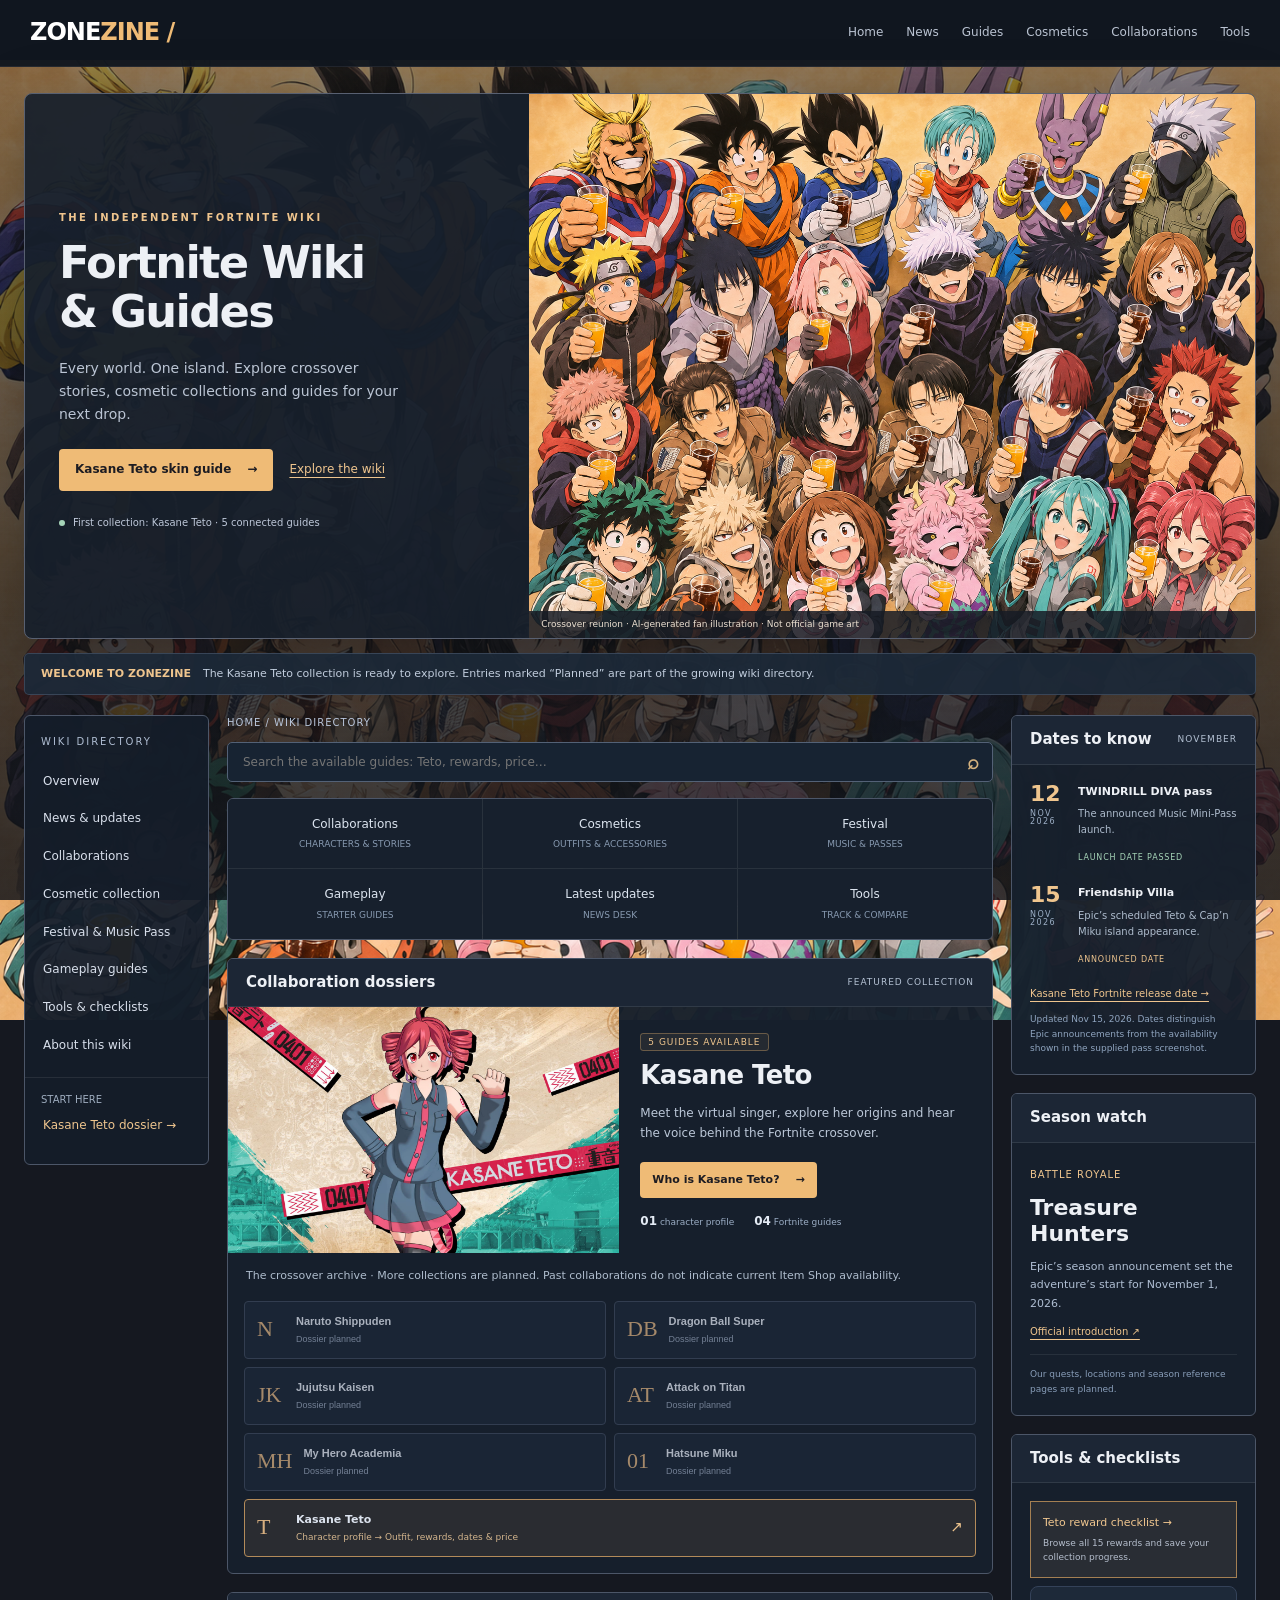
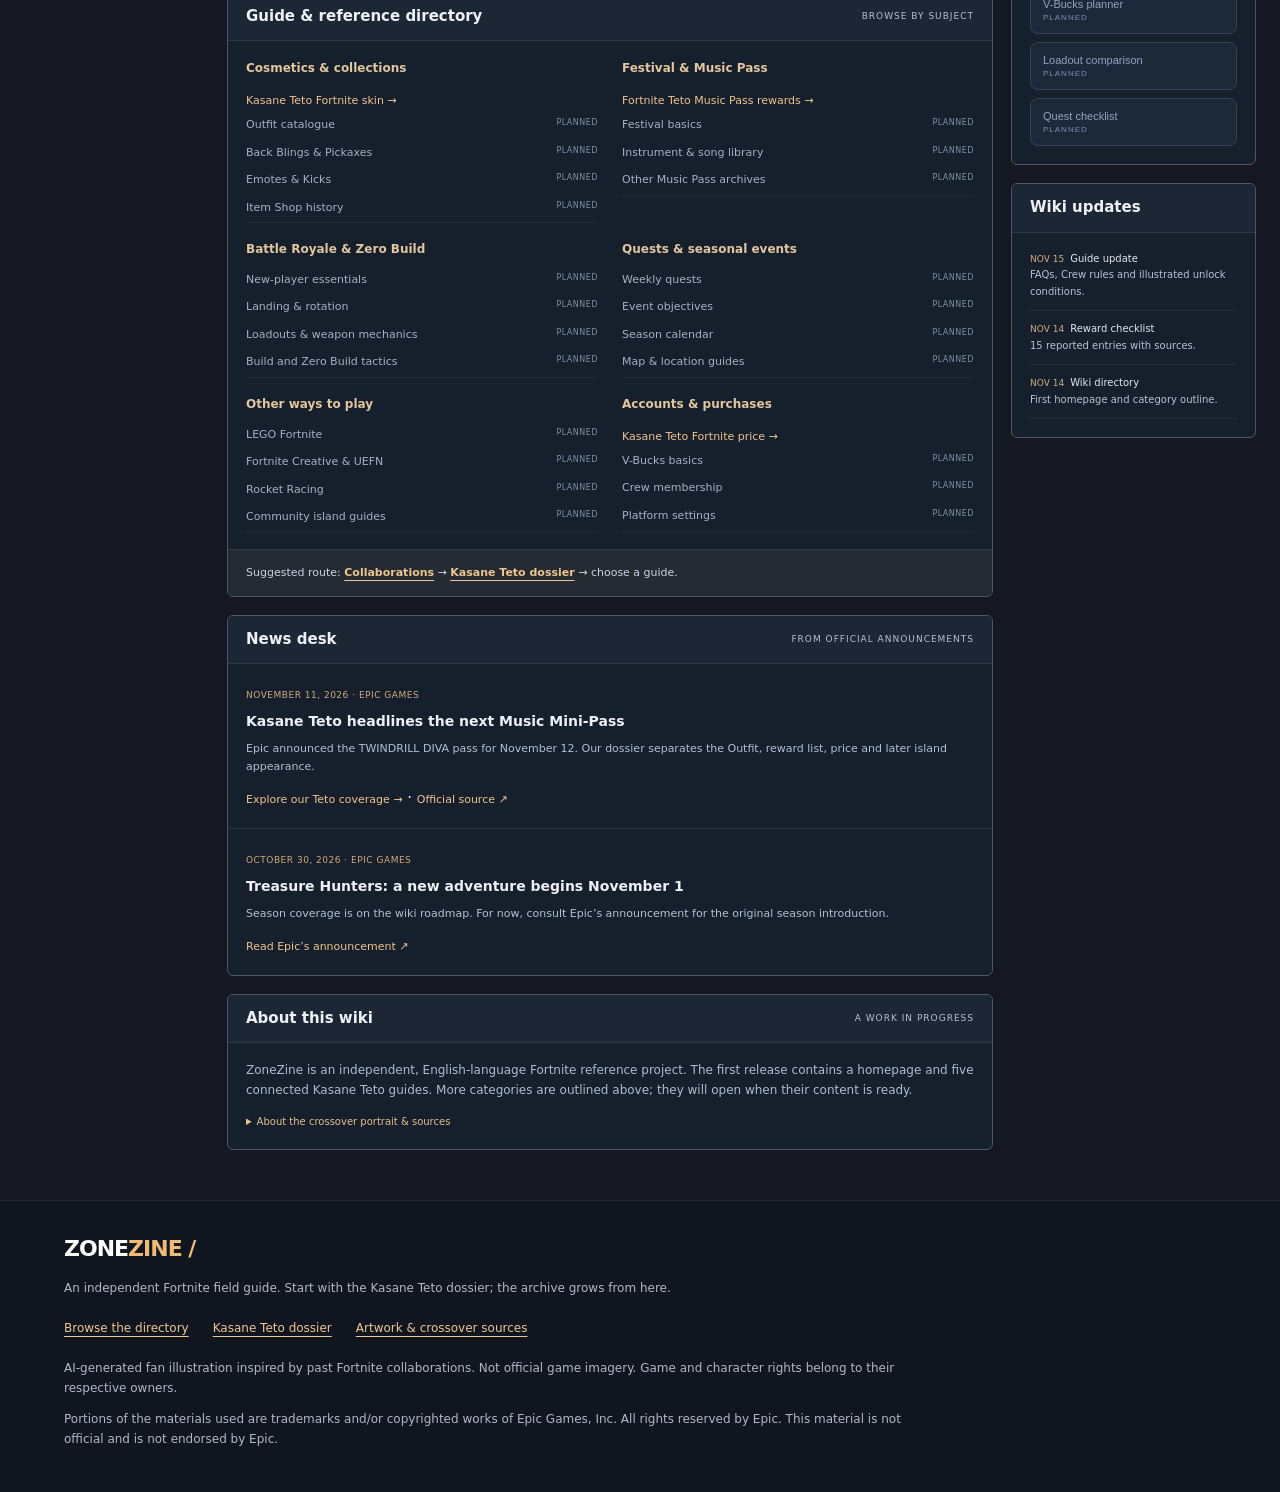
==== commit 5b1fbe97: "Expand Teto guides with FAQs, source evidence and static media" ====
--- a/index.html
+++ b/index.html
@@ -1 +1 @@
-<!doctype html><html lang="en"><head><meta charset="utf-8"><meta name="viewport" content="width=device-width,initial-scale=1"><title>Fortnite Wiki &amp; Guides: Skins, Music Passes | ZoneZine</title><meta name="description" content="Your independent Fortnite field guide. Explore the Kasane Teto crossover dossier, skin details, Music Pass rewards, dates and prices."><link rel="canonical" href="https://zonezine.org/"><meta property="og:title" content="Fortnite Wiki &amp; Guides: Skins, Music Passes | ZoneZine"><meta property="og:type" content="website"><meta property="og:url" content="https://zonezine.org/"><meta property="og:image" content="https://zonezine.org/assets/crossover-reunion-v2.png"><meta property="og:description" content="One island. Every crossover. Start with the Kasane Teto dossier."><meta name="twitter:card" content="summary_large_image"><link rel="stylesheet" href="/style.css"><link rel="stylesheet" href="/portal.css"><script type="application/ld+json">{"@context":"https://schema.org","@type":"CollectionPage","name":"Fortnite Wiki & Guides","url":"https://zonezine.org/","description":"An independent Fortnite wiki with collaboration dossiers, cosmetic guides, Music Pass rewards and gameplay reference categories.","inLanguage":"en","mainEntity":{"@type":"ItemList","itemListElement":[{"@type":"ListItem","position":1,"name":"Kasane Teto skin","url":"https://zonezine.org/kasane-teto-fortnite-skin"},{"@type":"ListItem","position":2,"name":"Music Pass rewards","url":"https://zonezine.org/fortnite-teto-music-pass-rewards"},{"@type":"ListItem","position":3,"name":"Release timeline","url":"https://zonezine.org/kasane-teto-fortnite-release-date"},{"@type":"ListItem","position":4,"name":"Price & Crew access","url":"https://zonezine.org/kasane-teto-fortnite-price"},{"@type":"ListItem","position":5,"name":"Who is Kasane Teto?","url":"https://zonezine.org/kasane-teto"}]}}</script><script src="/home.js" defer></script></head><body class="portal-home"><a class="skip" href="#directory">Skip to wiki directory</a><header><div class="bar"><a class="brand" href="/" aria-label="ZoneZine home">ZONE<span>ZINE</span><span aria-hidden="true"> /</span></a><nav class="global-nav" aria-label="Main navigation"><a href="/">Home</a><a href="/#news">News</a><a href="/#guides">Guides</a><a href="/#cosmetics">Cosmetics</a><a href="/#collaborations">Collaborations</a><a href="/#tools">Tools</a></nav></div></header><div class="home-frame"><section class="welcome-panel" aria-labelledby="home-title"><div class="welcome-copy"><p class="kicker">THE INDEPENDENT FORTNITE WIKI</p><h1 id="home-title">Fortnite Wiki<br> &amp; Guides</h1><p class="intro">Every world. One island. Explore crossover stories, cosmetic collections and guides for your next drop.</p><div class="home-actions"><a class="action" href="#collaborations">Browse collaborations <span aria-hidden="true">↘</span></a><a class="text-action" href="#directory">Explore the wiki</a></div><p class="welcome-status"><span class="status-dot" aria-hidden="true"></span>First collection: Kasane Teto · 5 connected guides</p></div><figure class="welcome-art"><img src="/assets/crossover-reunion-v2.png" width="1456" height="1088" alt="Warm fan-art group portrait of anime and virtual-singer characters from past Fortnite collaborations, looking up and raising glasses of juice"><figcaption>Crossover reunion · AI-generated fan illustration · Not official game art</figcaption></figure></section><div class="intro-strip"><strong>WELCOME TO ZONEZINE</strong><span>The Kasane Teto collection is ready to explore. Entries marked “Planned” are part of the growing wiki directory.</span></div><div class="home-grid" id="directory"><aside class="directory-side" aria-label="Wiki directory"><div class="side-heading">WIKI DIRECTORY</div><a href="#directory">Overview</a><a href="#news">News & updates</a><a href="#collaborations">Collaborations</a><a href="#cosmetics">Cosmetic collection</a><a href="#festival">Festival & Music Pass</a><a href="#guides">Gameplay guides</a><a href="#tools">Tools & checklists</a><a href="#about">About this wiki</a><p class="side-note">START HERE<br><a href="/kasane-teto" style="padding:8px 0 0;color:#efc58e">Kasane Teto dossier →</a></p></aside><main class="home-center" aria-label="Fortnite wiki homepage"><div><p class="home-breadcrumb">HOME / WIKI DIRECTORY</p><div class="home-search"><form id="guide-search" role="search"><label class="sr-only" for="search-input">Search available guides</label><input id="search-input" type="search" placeholder="Search the available guides: Teto, rewards, price…" autocomplete="off" aria-controls="search-results" aria-expanded="false"><button type="submit" aria-label="Search guides">⌕</button></form><ul class="search-results" id="search-results" hidden></ul></div><section class="wiki-panel" aria-label="Quick navigation"><div class="quick-links"><a href="#collaborations">Collaborations<small>CHARACTERS & STORIES</small></a><a href="#cosmetics">Cosmetics<small>OUTFITS & ACCESSORIES</small></a><a href="#festival">Festival<small>MUSIC & PASSES</small></a><a href="#guides">Gameplay<small>STARTER GUIDES</small></a><a href="#news">Latest updates<small>NEWS DESK</small></a><a href="#tools">Tools<small>TRACK & COMPARE</small></a></div></section></div><section class="wiki-panel" id="collaborations"><div class="panel-head"><h2>Collaboration dossiers</h2><span class="small-label">Featured collection</span></div><div class="feature-teto"><div class="feature-image" role="img" aria-label="Official Fortnite Kasane Teto promotional artwork"></div><div class="feature-copy"><span class="pill">5 guides available</span><h3>Kasane Teto</h3><p>Meet the virtual singer. Find the Outfit, explore every pass reward and check the launch timeline.</p><a class="action" href="/kasane-teto">Open the Teto dossier <span aria-hidden="true">→</span></a><div class="topic-stats"><span><b>01</b> character profile</span><span><b>04</b> Fortnite guides</span></div></div></div><p class="catalog-intro">The crossover archive · More collections are planned. Past collaborations do not indicate current Item Shop availability.</p><div class="franchise-grid"><button class="franchise" type="button" disabled><span class="franchise-mark" aria-hidden="true">N</span><span><strong>Naruto Shippuden</strong><small>Dossier planned</small></span></button><button class="franchise" type="button" disabled><span class="franchise-mark" aria-hidden="true">DB</span><span><strong>Dragon Ball Super</strong><small>Dossier planned</small></span></button><button class="franchise" type="button" disabled><span class="franchise-mark" aria-hidden="true">JK</span><span><strong>Jujutsu Kaisen</strong><small>Dossier planned</small></span></button><button class="franchise" type="button" disabled><span class="franchise-mark" aria-hidden="true">AT</span><span><strong>Attack on Titan</strong><small>Dossier planned</small></span></button><button class="franchise" type="button" disabled><span class="franchise-mark" aria-hidden="true">MH</span><span><strong>My Hero Academia</strong><small>Dossier planned</small></span></button><button class="franchise" type="button" disabled><span class="franchise-mark" aria-hidden="true">01</span><span><strong>Hatsune Miku</strong><small>Dossier planned</small></span></button><a class="franchise franchise-link" href="/kasane-teto"><span class="franchise-mark" aria-hidden="true">T</span><span><strong>Kasane Teto</strong><small>Character profile → Outfit, rewards, dates & price</small></span><span class="arrow" aria-hidden="true">↗</span></a></div></section><section class="wiki-panel" id="guides"><div class="panel-head"><h2>Guide & reference directory</h2><span class="small-label">Browse by subject</span></div><div class="guide-directory"><div id="cosmetics"><div class="directory-group"><h3>Cosmetics & collections</h3><a class="entry-link" href="/kasane-teto">Kasane Teto collection →</a><ul class="planned-list"><li aria-disabled="true"><span>Outfit catalogue</span><span>Planned</span></li><li aria-disabled="true"><span>Back Blings & Pickaxes</span><span>Planned</span></li><li aria-disabled="true"><span>Emotes & Kicks</span><span>Planned</span></li><li aria-disabled="true"><span>Item Shop history</span><span>Planned</span></li></ul></div></div><div id="festival"><div class="directory-group"><h3>Festival & Music Pass</h3><a class="entry-link" href="/kasane-teto">Teto Music Pass dossier →</a><ul class="planned-list"><li aria-disabled="true"><span>Festival basics</span><span>Planned</span></li><li aria-disabled="true"><span>Instrument & song library</span><span>Planned</span></li><li aria-disabled="true"><span>Other Music Pass archives</span><span>Planned</span></li></ul></div></div><div class="directory-group"><h3>Battle Royale & Zero Build</h3><ul class="planned-list"><li aria-disabled="true"><span>New-player essentials</span><span>Planned</span></li><li aria-disabled="true"><span>Landing & rotation</span><span>Planned</span></li><li aria-disabled="true"><span>Loadouts & weapon mechanics</span><span>Planned</span></li><li aria-disabled="true"><span>Build and Zero Build tactics</span><span>Planned</span></li></ul></div><div class="directory-group"><h3>Quests & seasonal events</h3><ul class="planned-list"><li aria-disabled="true"><span>Weekly quests</span><span>Planned</span></li><li aria-disabled="true"><span>Event objectives</span><span>Planned</span></li><li aria-disabled="true"><span>Season calendar</span><span>Planned</span></li><li aria-disabled="true"><span>Map & location guides</span><span>Planned</span></li></ul></div><div class="directory-group"><h3>Other ways to play</h3><ul class="planned-list"><li aria-disabled="true"><span>LEGO Fortnite</span><span>Planned</span></li><li aria-disabled="true"><span>Fortnite Creative & UEFN</span><span>Planned</span></li><li aria-disabled="true"><span>Rocket Racing</span><span>Planned</span></li><li aria-disabled="true"><span>Community island guides</span><span>Planned</span></li></ul></div><div class="directory-group"><h3>Accounts & purchases</h3><a class="entry-link" href="/kasane-teto">Teto price & access guide collection →</a><ul class="planned-list"><li aria-disabled="true"><span>V-Bucks basics</span><span>Planned</span></li><li aria-disabled="true"><span>Crew membership</span><span>Planned</span></li><li aria-disabled="true"><span>Platform settings</span><span>Planned</span></li></ul></div></div><div class="guide-route">Suggested route: <a href="#collaborations">Collaborations</a> → <a href="/kasane-teto">Kasane Teto dossier</a> → choose a guide.</div></section><section class="wiki-panel" id="news"><div class="panel-head"><h2>News desk</h2><span class="small-label">From official announcements</span></div><article class="news-story"><time datetime="2026-11-11">NOVEMBER 11, 2026 · EPIC GAMES</time><h3>Kasane Teto headlines the next Music Mini-Pass</h3><p>Epic announced the TWINDRILL DIVA pass for November 12. Our dossier separates the Outfit, reward list, price and later island appearance.</p><a href="/kasane-teto">Explore our Teto coverage →</a> · <a href="https://www.fortnite.com/news/kasane-teto-headlines-the-next-fortnite-music-pass">Official source ↗</a></article><article class="news-story"><time datetime="2026-10-30">OCTOBER 30, 2026 · EPIC GAMES</time><h3>Treasure Hunters: a new adventure begins November 1</h3><p>Season coverage is on the wiki roadmap. For now, consult Epic’s announcement for the original season introduction.</p><a href="https://www.fortnite.com/news/fortnite-treasure-hunters-the-greatest-adventure-of-all-time">Read Epic’s announcement ↗</a></article></section><section class="wiki-panel" id="about"><div class="panel-head"><h2>About this wiki</h2><span class="small-label">A work in progress</span></div><div class="panel-content"><p class="muted">ZoneZine is an independent, English-language Fortnite reference project. The first release contains a homepage and five connected Kasane Teto guides. More categories are outlined above; they will open when their content is ready.</p><details class="art-details"><summary>About the crossover portrait & sources</summary><p>The portrait is AI-generated fan art inspired by the reference composition: a warm, high-angle group photo. It includes characters from Naruto Shippuden, Dragon Ball Super, Jujutsu Kaisen, Attack on Titan, My Hero Academia, plus Hatsune Miku and Kasane Teto. It is decorative illustration, not evidence of game appearance or current availability.</p><a href="/assets/crossover-sources.txt">Read the checked character list and official collaboration sources →</a></details></div></section></main><aside class="home-right" aria-label="Dates and wiki updates"><section class="wiki-panel"><div class="panel-head"><h2>Dates to know</h2><span class="small-label">November</span></div><div class="panel-content"><div class="calendar-row"><div class="calendar-date">12<small>NOV 2026</small></div><div><strong>TWINDRILL DIVA pass</strong><p>The announced Music Mini-Pass launch.</p><span class="time-status">Launch date passed</span></div></div><div class="calendar-row"><div class="calendar-date">15<small>NOV 2026</small></div><div><strong>Friendship Villa</strong><p>Epic’s scheduled Teto & Cap’n Miku island appearance.</p><span class="time-status scheduled">Announced date</span></div></div><a class="source-link" href="/kasane-teto">Check the Teto timeline →</a><p class="homepage-source">Editorial snapshot: Nov 14, 2026. Dates are from Epic; no exact launch hour is asserted.</p></div></section><section class="wiki-panel season-card"><div class="panel-head"><h2>Season watch</h2></div><div class="panel-content"><span class="season-label">BATTLE ROYALE</span><h3>Treasure<br>Hunters</h3><p>Epic’s season announcement set the adventure’s start for November 1, 2026.</p><a class="source-link" href="https://www.fortnite.com/news/fortnite-treasure-hunters-the-greatest-adventure-of-all-time">Official introduction ↗</a><p class="planned-note">Our quests, locations and season reference pages are planned.</p></div></section><section class="wiki-panel" id="tools"><div class="panel-head"><h2>Tools & checklists</h2></div><div class="panel-content tool-list"><a href="/kasane-teto">Teto reward tracker →<span>Open the dossier, then choose Music Pass rewards.</span></a><button disabled>V-Bucks planner<span>Planned</span></button><button disabled>Loadout comparison<span>Planned</span></button><button disabled>Quest checklist<span>Planned</span></button></div></section><section class="wiki-panel"><div class="panel-head"><h2>Wiki updates</h2></div><div class="panel-content"><ul class="update-list"><li><time datetime="2026-11-14">NOV 14</time><strong>Kasane Teto dossier</strong><br>Five connected guides assembled.</li><li><time datetime="2026-11-14">NOV 14</time><strong>Reward checklist</strong><br>15 reported entries with sources.</li><li><time datetime="2026-11-14">NOV 14</time><strong>Wiki directory</strong><br>First homepage and category outline.</li></ul></div></section></aside></div></div><footer class="portal-footer"><div><a class="brand" href="/">ZONE<span>ZINE</span><span aria-hidden="true"> /</span></a><p>An independent Fortnite field guide. Start with the Kasane Teto dossier; the archive grows from here.</p><div class="footer-links"><a href="/#directory">Browse the directory</a><a href="/kasane-teto">Kasane Teto dossier</a><a href="/assets/crossover-sources.txt">Artwork & crossover sources</a></div><p>AI-generated fan illustration inspired by past Fortnite collaborations. Not official game imagery. Game and character rights belong to their respective owners.</p><p>Portions of the materials used are trademarks and/or copyrighted works of Epic Games, Inc. All rights reserved by Epic. This material is not official and is not endorsed by Epic.</p></div></footer></body></html>+<!doctype html><html lang="en"><head><meta charset="utf-8"><meta name="viewport" content="width=device-width,initial-scale=1"><title>Fortnite Wiki &amp; Guides - Skins &amp; Music Passes - ZoneZine</title><meta name="description" content="Find Fortnite skin guides, Music Pass rewards, release dates and prices. Start with five illustrated Kasane Teto guides."><link rel="canonical" href="https://zonezine.org/"><meta property="og:title" content="Fortnite Wiki &amp; Guides - Skins &amp; Music Passes - ZoneZine"><meta property="og:type" content="website"><meta property="og:url" content="https://zonezine.org/"><meta property="og:image" content="https://zonezine.org/assets/crossover-reunion-v2.png"><meta property="og:description" content="Find Fortnite skin guides, Music Pass rewards, release dates and prices. Start with five illustrated Kasane Teto guides."><meta name="twitter:card" content="summary_large_image"><link rel="stylesheet" href="/style.css"><link rel="stylesheet" href="/portal.css"><script type="application/ld+json">{"@context":"https://schema.org","@type":"CollectionPage","name":"Fortnite Wiki & Guides","dateModified":"2026-11-15","url":"https://zonezine.org/","description":"An independent Fortnite wiki with collaboration dossiers, cosmetic guides, Music Pass rewards and gameplay reference categories.","inLanguage":"en","mainEntity":{"@type":"ItemList","itemListElement":[{"@type":"ListItem","position":1,"name":"Kasane Teto skin","url":"https://zonezine.org/kasane-teto-fortnite-skin"},{"@type":"ListItem","position":2,"name":"Music Pass rewards","url":"https://zonezine.org/fortnite-teto-music-pass-rewards"},{"@type":"ListItem","position":3,"name":"Release timeline","url":"https://zonezine.org/kasane-teto-fortnite-release-date"},{"@type":"ListItem","position":4,"name":"Price & Crew access","url":"https://zonezine.org/kasane-teto-fortnite-price"},{"@type":"ListItem","position":5,"name":"Who is Kasane Teto?","url":"https://zonezine.org/kasane-teto"}]}}</script><script src="/home.js" defer></script></head><body class="portal-home"><a class="skip" href="#directory">Skip to wiki directory</a><header><div class="bar"><a class="brand" href="/" aria-label="ZoneZine home">ZONE<span>ZINE</span><span aria-hidden="true"> /</span></a><nav class="global-nav" aria-label="Main navigation"><a href="/">Home</a><a href="/#news">News</a><a href="/#guides">Guides</a><a href="/#cosmetics">Cosmetics</a><a href="/#collaborations">Collaborations</a><a href="/#tools">Tools</a></nav></div></header><div class="home-frame"><section class="welcome-panel" aria-labelledby="home-title"><div class="welcome-copy"><p class="kicker">THE INDEPENDENT FORTNITE WIKI</p><h1 id="home-title">Fortnite Wiki<br> &amp; Guides</h1><p class="intro">Every world. One island. Explore crossover stories, cosmetic collections and guides for your next drop.</p><div class="home-actions"><a class="action" href="/kasane-teto-fortnite-skin">Kasane Teto skin guide <span aria-hidden="true">→</span></a><a class="text-action" href="#directory">Explore the wiki</a></div><p class="welcome-status"><span class="status-dot" aria-hidden="true"></span>First collection: Kasane Teto · 5 connected guides</p></div><figure class="welcome-art"><img src="/assets/crossover-reunion-v2.png" width="1456" height="1088" alt="Warm fan-art group portrait of anime and virtual-singer characters from past Fortnite collaborations, looking up and raising glasses of juice"><figcaption>Crossover reunion · AI-generated fan illustration · Not official game art</figcaption></figure></section><div class="intro-strip"><strong>WELCOME TO ZONEZINE</strong><span>The Kasane Teto collection is ready to explore. Entries marked “Planned” are part of the growing wiki directory.</span></div><div class="home-grid" id="directory"><aside class="directory-side" aria-label="Wiki directory"><div class="side-heading">WIKI DIRECTORY</div><a href="#directory">Overview</a><a href="#news">News & updates</a><a href="#collaborations">Collaborations</a><a href="#cosmetics">Cosmetic collection</a><a href="#festival">Festival & Music Pass</a><a href="#guides">Gameplay guides</a><a href="#tools">Tools & checklists</a><a href="#about">About this wiki</a><p class="side-note">START HERE<br><a href="/kasane-teto" style="padding:8px 0 0;color:#efc58e">Kasane Teto dossier →</a></p></aside><main class="home-center" aria-label="Fortnite wiki homepage"><div><p class="home-breadcrumb">HOME / WIKI DIRECTORY</p><div class="home-search"><form id="guide-search" role="search"><label class="sr-only" for="search-input">Search available guides</label><input id="search-input" type="search" placeholder="Search the available guides: Teto, rewards, price…" autocomplete="off" aria-controls="search-results" aria-expanded="false"><button type="submit" aria-label="Search guides">⌕</button></form><ul class="search-results" id="search-results" hidden></ul></div><section class="wiki-panel" aria-label="Quick navigation"><div class="quick-links"><a href="#collaborations">Collaborations<small>CHARACTERS & STORIES</small></a><a href="#cosmetics">Cosmetics<small>OUTFITS & ACCESSORIES</small></a><a href="#festival">Festival<small>MUSIC & PASSES</small></a><a href="#guides">Gameplay<small>STARTER GUIDES</small></a><a href="#news">Latest updates<small>NEWS DESK</small></a><a href="#tools">Tools<small>TRACK & COMPARE</small></a></div></section></div><section class="wiki-panel" id="collaborations"><div class="panel-head"><h2>Collaboration dossiers</h2><span class="small-label">Featured collection</span></div><div class="feature-teto"><div class="feature-image" role="img" aria-label="Official Fortnite Kasane Teto promotional artwork"></div><div class="feature-copy"><span class="pill">5 guides available</span><h3>Kasane Teto</h3><p>Meet the virtual singer, explore her origins and hear the voice behind the Fortnite crossover.</p><a class="action" href="/kasane-teto">Who is Kasane Teto? <span aria-hidden="true">→</span></a><div class="topic-stats"><span><b>01</b> character profile</span><span><b>04</b> Fortnite guides</span></div></div></div><p class="catalog-intro">The crossover archive · More collections are planned. Past collaborations do not indicate current Item Shop availability.</p><div class="franchise-grid"><button class="franchise" type="button" disabled><span class="franchise-mark" aria-hidden="true">N</span><span><strong>Naruto Shippuden</strong><small>Dossier planned</small></span></button><button class="franchise" type="button" disabled><span class="franchise-mark" aria-hidden="true">DB</span><span><strong>Dragon Ball Super</strong><small>Dossier planned</small></span></button><button class="franchise" type="button" disabled><span class="franchise-mark" aria-hidden="true">JK</span><span><strong>Jujutsu Kaisen</strong><small>Dossier planned</small></span></button><button class="franchise" type="button" disabled><span class="franchise-mark" aria-hidden="true">AT</span><span><strong>Attack on Titan</strong><small>Dossier planned</small></span></button><button class="franchise" type="button" disabled><span class="franchise-mark" aria-hidden="true">MH</span><span><strong>My Hero Academia</strong><small>Dossier planned</small></span></button><button class="franchise" type="button" disabled><span class="franchise-mark" aria-hidden="true">01</span><span><strong>Hatsune Miku</strong><small>Dossier planned</small></span></button><a class="franchise franchise-link" href="/kasane-teto"><span class="franchise-mark" aria-hidden="true">T</span><span><strong>Kasane Teto</strong><small>Character profile → Outfit, rewards, dates & price</small></span><span class="arrow" aria-hidden="true">↗</span></a></div></section><section class="wiki-panel" id="guides"><div class="panel-head"><h2>Guide & reference directory</h2><span class="small-label">Browse by subject</span></div><div class="guide-directory"><div id="cosmetics"><div class="directory-group"><h3>Cosmetics & collections</h3><a class="entry-link" href="/kasane-teto-fortnite-skin">Kasane Teto Fortnite skin →</a><ul class="planned-list"><li aria-disabled="true"><span>Outfit catalogue</span><span>Planned</span></li><li aria-disabled="true"><span>Back Blings & Pickaxes</span><span>Planned</span></li><li aria-disabled="true"><span>Emotes & Kicks</span><span>Planned</span></li><li aria-disabled="true"><span>Item Shop history</span><span>Planned</span></li></ul></div></div><div id="festival"><div class="directory-group"><h3>Festival & Music Pass</h3><a class="entry-link" href="/fortnite-teto-music-pass-rewards">Fortnite Teto Music Pass rewards →</a><ul class="planned-list"><li aria-disabled="true"><span>Festival basics</span><span>Planned</span></li><li aria-disabled="true"><span>Instrument & song library</span><span>Planned</span></li><li aria-disabled="true"><span>Other Music Pass archives</span><span>Planned</span></li></ul></div></div><div class="directory-group"><h3>Battle Royale & Zero Build</h3><ul class="planned-list"><li aria-disabled="true"><span>New-player essentials</span><span>Planned</span></li><li aria-disabled="true"><span>Landing & rotation</span><span>Planned</span></li><li aria-disabled="true"><span>Loadouts & weapon mechanics</span><span>Planned</span></li><li aria-disabled="true"><span>Build and Zero Build tactics</span><span>Planned</span></li></ul></div><div class="directory-group"><h3>Quests & seasonal events</h3><ul class="planned-list"><li aria-disabled="true"><span>Weekly quests</span><span>Planned</span></li><li aria-disabled="true"><span>Event objectives</span><span>Planned</span></li><li aria-disabled="true"><span>Season calendar</span><span>Planned</span></li><li aria-disabled="true"><span>Map & location guides</span><span>Planned</span></li></ul></div><div class="directory-group"><h3>Other ways to play</h3><ul class="planned-list"><li aria-disabled="true"><span>LEGO Fortnite</span><span>Planned</span></li><li aria-disabled="true"><span>Fortnite Creative & UEFN</span><span>Planned</span></li><li aria-disabled="true"><span>Rocket Racing</span><span>Planned</span></li><li aria-disabled="true"><span>Community island guides</span><span>Planned</span></li></ul></div><div class="directory-group"><h3>Accounts & purchases</h3><a class="entry-link" href="/kasane-teto-fortnite-price">Kasane Teto Fortnite price →</a><ul class="planned-list"><li aria-disabled="true"><span>V-Bucks basics</span><span>Planned</span></li><li aria-disabled="true"><span>Crew membership</span><span>Planned</span></li><li aria-disabled="true"><span>Platform settings</span><span>Planned</span></li></ul></div></div><div class="guide-route">Suggested route: <a href="#collaborations">Collaborations</a> → <a href="/kasane-teto">Kasane Teto dossier</a> → choose a guide.</div></section><section class="wiki-panel" id="news"><div class="panel-head"><h2>News desk</h2><span class="small-label">From official announcements</span></div><article class="news-story"><time datetime="2026-11-11">NOVEMBER 11, 2026 · EPIC GAMES</time><h3>Kasane Teto headlines the next Music Mini-Pass</h3><p>Epic announced the TWINDRILL DIVA pass for November 12. Our dossier separates the Outfit, reward list, price and later island appearance.</p><a href="/kasane-teto">Explore our Teto coverage →</a> · <a href="https://www.fortnite.com/news/kasane-teto-headlines-the-next-fortnite-music-pass">Official source ↗</a></article><article class="news-story"><time datetime="2026-10-30">OCTOBER 30, 2026 · EPIC GAMES</time><h3>Treasure Hunters: a new adventure begins November 1</h3><p>Season coverage is on the wiki roadmap. For now, consult Epic’s announcement for the original season introduction.</p><a href="https://www.fortnite.com/news/fortnite-treasure-hunters-the-greatest-adventure-of-all-time">Read Epic’s announcement ↗</a></article></section><section class="wiki-panel" id="about"><div class="panel-head"><h2>About this wiki</h2><span class="small-label">A work in progress</span></div><div class="panel-content"><p class="muted">ZoneZine is an independent, English-language Fortnite reference project. The first release contains a homepage and five connected Kasane Teto guides. More categories are outlined above; they will open when their content is ready.</p><details class="art-details"><summary>About the crossover portrait & sources</summary><p>The portrait is AI-generated fan art inspired by the reference composition: a warm, high-angle group photo. It includes characters from Naruto Shippuden, Dragon Ball Super, Jujutsu Kaisen, Attack on Titan, My Hero Academia, plus Hatsune Miku and Kasane Teto. It is decorative illustration, not evidence of game appearance or current availability.</p><a href="/assets/crossover-sources.txt">Read the checked character list and official collaboration sources →</a></details></div></section></main><aside class="home-right" aria-label="Dates and wiki updates"><section class="wiki-panel"><div class="panel-head"><h2>Dates to know</h2><span class="small-label">November</span></div><div class="panel-content"><div class="calendar-row"><div class="calendar-date">12<small>NOV 2026</small></div><div><strong>TWINDRILL DIVA pass</strong><p>The announced Music Mini-Pass launch.</p><span class="time-status">Launch date passed</span></div></div><div class="calendar-row"><div class="calendar-date">15<small>NOV 2026</small></div><div><strong>Friendship Villa</strong><p>Epic’s scheduled Teto & Cap’n Miku island appearance.</p><span class="time-status scheduled">Announced date</span></div></div><a class="source-link" href="/kasane-teto-fortnite-release-date">Kasane Teto Fortnite release date →</a><p class="homepage-source">Updated Nov 15, 2026. Dates distinguish Epic announcements from the availability shown in the supplied pass screenshot.</p></div></section><section class="wiki-panel season-card"><div class="panel-head"><h2>Season watch</h2></div><div class="panel-content"><span class="season-label">BATTLE ROYALE</span><h3>Treasure<br>Hunters</h3><p>Epic’s season announcement set the adventure’s start for November 1, 2026.</p><a class="source-link" href="https://www.fortnite.com/news/fortnite-treasure-hunters-the-greatest-adventure-of-all-time">Official introduction ↗</a><p class="planned-note">Our quests, locations and season reference pages are planned.</p></div></section><section class="wiki-panel" id="tools"><div class="panel-head"><h2>Tools & checklists</h2></div><div class="panel-content tool-list"><a href="/fortnite-teto-music-pass-rewards#reward-gallery">Teto reward checklist →<span>Browse all 15 rewards and save your collection progress.</span></a><button disabled>V-Bucks planner<span>Planned</span></button><button disabled>Loadout comparison<span>Planned</span></button><button disabled>Quest checklist<span>Planned</span></button></div></section><section class="wiki-panel"><div class="panel-head"><h2>Wiki updates</h2></div><div class="panel-content"><ul class="update-list"><li><time datetime="2026-11-15">NOV 15</time><strong>Guide update</strong><br>FAQs, Crew rules and illustrated unlock conditions.</li><li><time datetime="2026-11-14">NOV 14</time><strong>Reward checklist</strong><br>15 reported entries with sources.</li><li><time datetime="2026-11-14">NOV 14</time><strong>Wiki directory</strong><br>First homepage and category outline.</li></ul></div></section></aside></div></div><footer class="portal-footer"><div><a class="brand" href="/">ZONE<span>ZINE</span><span aria-hidden="true"> /</span></a><p>An independent Fortnite field guide. Start with the Kasane Teto dossier; the archive grows from here.</p><div class="footer-links"><a href="/#directory">Browse the directory</a><a href="/kasane-teto">Kasane Teto dossier</a><a href="/assets/crossover-sources.txt">Artwork & crossover sources</a></div><p>AI-generated fan illustration inspired by past Fortnite collaborations. Not official game imagery. Game and character rights belong to their respective owners.</p><p>Portions of the materials used are trademarks and/or copyrighted works of Epic Games, Inc. All rights reserved by Epic. This material is not official and is not endorsed by Epic.</p></div></footer></body></html>
--- a/style.css
+++ b/style.css
@@ -1,4 +1,6 @@
 :root{color-scheme:dark;--bg:#101018;--panel:#1b1b28;--line:#343343;--muted:#b8b6c6;--accent:#ff667c}*{box-sizing:border-box}body{margin:0;background:var(--bg);color:#f4f1f6;font:17px/1.8 system-ui,sans-serif}a{color:#ff97a8;text-underline-offset:4px}a:hover{color:white}a:focus-visible,button:focus-visible,input:focus-visible{outline:3px solid #ffe3a0;outline-offset:4px}header{border-bottom:1px solid var(--line);padding:22px max(5vw,20px)}.bar{max-width:1240px;margin:auto;display:flex;justify-content:space-between;gap:25px;align-items:center}.brand{font-size:25px;letter-spacing:-1px;text-decoration:none;color:white;font-weight:900}.brand span{color:var(--accent)}nav{display:flex;flex-wrap:wrap;gap:10px 24px;font-size:14px}nav a{text-decoration:none}nav [aria-current]{color:white;border-bottom:2px solid var(--accent)}main{max-width:1240px;margin:auto;padding:55px 5vw 75px}.eyebrow{font-size:12px;color:var(--accent);font-weight:800;letter-spacing:2px;text-transform:uppercase}h1{font-size:clamp(35px,5vw,64px);line-height:1.08;max-width:1000px;letter-spacing:-2px;margin:20px 0}h2{line-height:1.3;font-size:27px;margin:45px 0 16px}.meta,figcaption,.small{color:var(--muted);font-size:13px}.lead{font-size:21px;max-width:850px}.layout{display:grid;grid-template-columns:minmax(0,760px) 250px;gap:60px;margin-top:35px}article p{margin:0 0 24px}aside{align-self:start;position:sticky;top:25px;background:var(--panel);border:1px solid var(--line);padding:22px;border-radius:14px}aside a{display:block;font-size:14px;margin:14px 0}figure{margin:28px 0}figure img{width:100%;border-radius:16px;display:block;background:var(--panel)}iframe{display:block;aspect-ratio:16/9;width:100%;border:0;border-radius:12px}figcaption{margin-top:10px}.answer{padding:20px 25px;border-left:4px solid var(--accent);background:var(--panel);margin:30px 0}.related{display:grid;grid-template-columns:1fr 1fr;gap:12px}.related a{border:1px solid var(--line);border-radius:12px;padding:18px;text-decoration:none;font-size:15px}.related a:hover{background:var(--panel)}footer{border-top:1px solid var(--line);padding:30px max(5vw,20px);color:var(--muted);font-size:12px}footer>div{max-width:1120px;margin:auto}.table-scroll{overflow:auto}table{border-collapse:collapse;width:100%;font-size:14px}th,td{padding:12px;text-align:left;border-bottom:1px solid var(--line)}th{background:var(--panel)}caption{text-align:left;color:var(--muted);font-size:12px;margin:15px 0}button{background:var(--accent);color:#17101a;border:0;padding:12px 18px;border-radius:8px;font-weight:700;cursor:pointer;margin-top:18px}input{width:20px;height:20px;accent-color:var(--accent)}.skip{position:absolute;top:-100px}.skip:focus{top:10px;background:black;padding:12px;z-index:5}@media(max-width:900px){.layout{grid-template-columns:1fr;gap:30px}aside{position:static;order:-1}aside a{display:inline-block;margin:6px 15px 6px 0}main{padding-top:30px}.bar{align-items:start;flex-direction:column}.related{grid-template-columns:1fr}h1{letter-spacing:-1px}}
+.guide-faq .faq-item{border-top:1px solid var(--line);padding:8px 0}.guide-faq h3{font-size:18px;line-height:1.4;margin:18px 0 10px}.character-facts{display:grid;grid-template-columns:repeat(auto-fit,minmax(145px,1fr));gap:12px;background:var(--panel);padding:18px;border:1px solid var(--line);border-radius:7px}.character-facts dt{font-size:11px;color:var(--muted)}.character-facts dd{margin:4px 0 0;font-size:14px}.character-reference img{max-height:450px;object-fit:contain;background:#e5e5df}
+
 /* ZoneZine: compact five-page dossier, with decorative crossover artwork. */
 :root{--bg:#0c101c;--panel:#202638;--line:#353f56;--muted:#adb9ce;--accent:#ff8caa}
 body{background:#0c101c url('/assets/anime-crossovers.png') center 65px / 100% auto fixed no-repeat;font-size:16px}
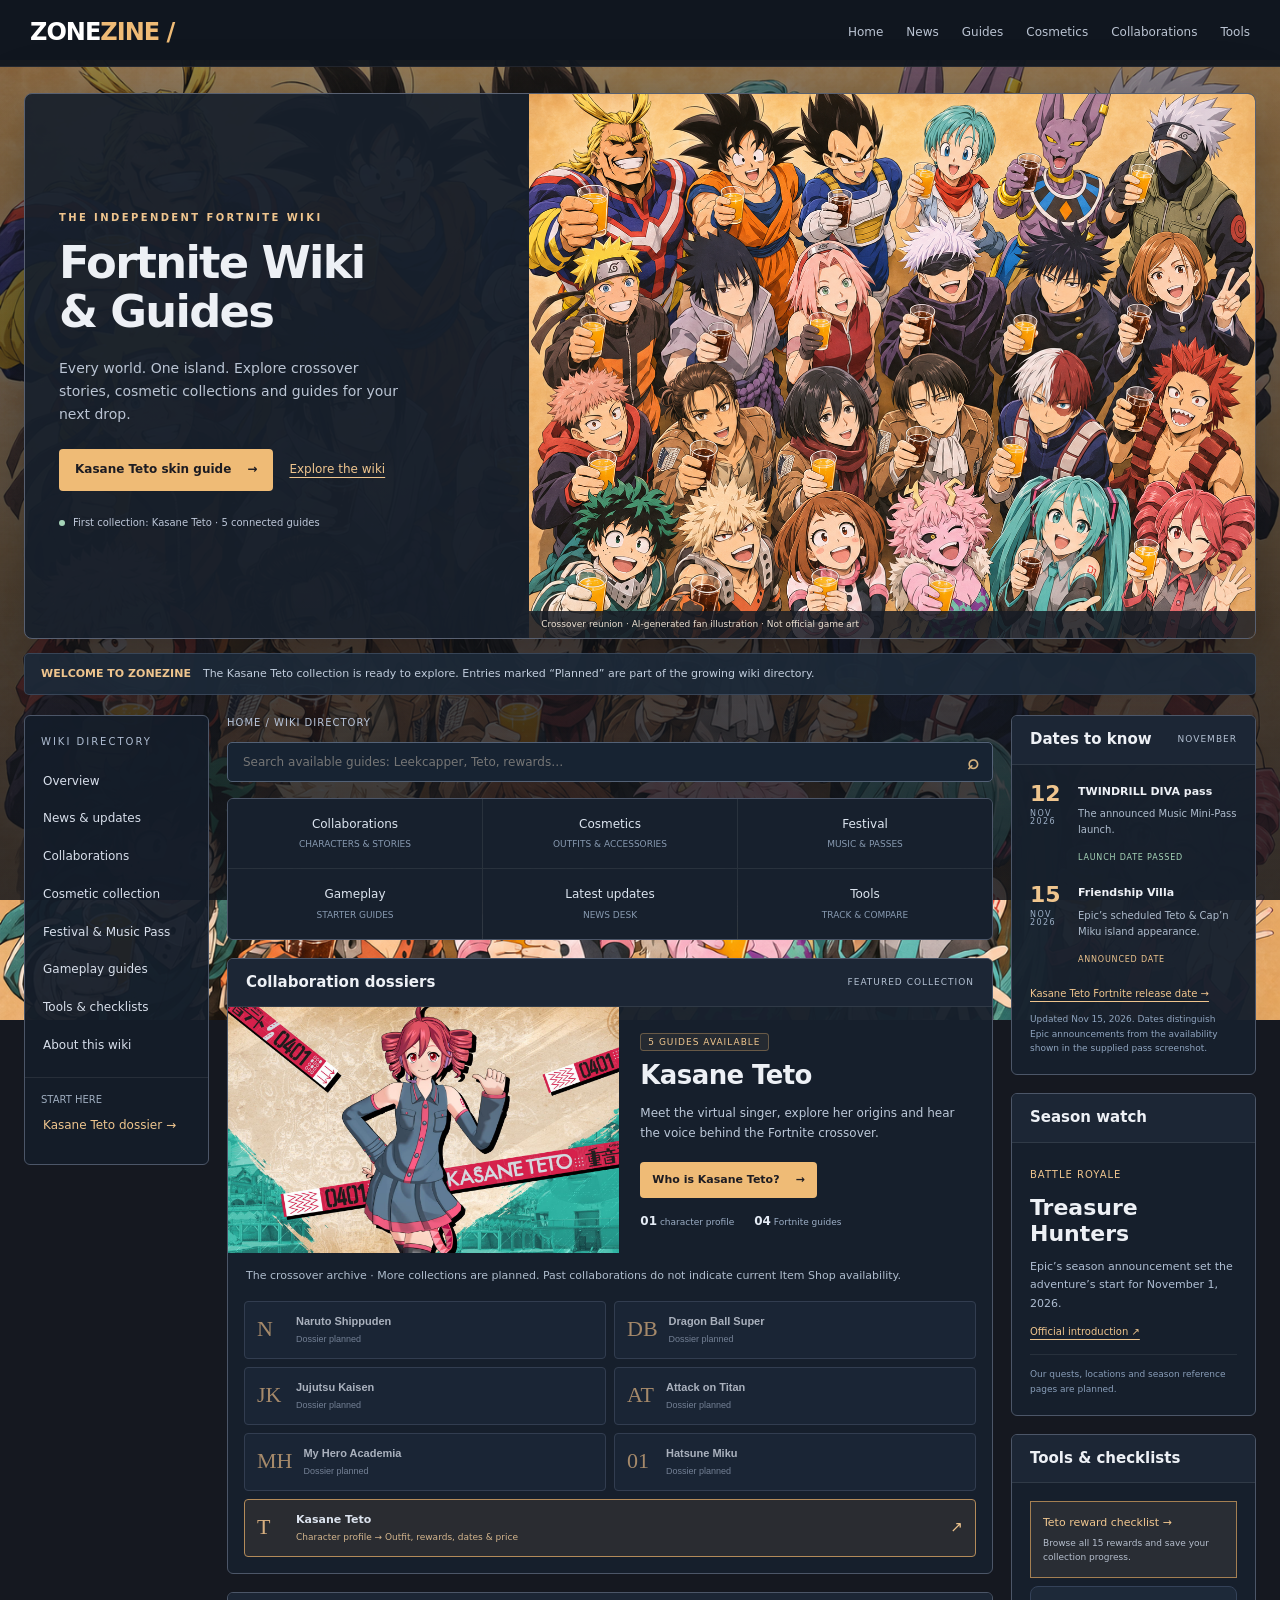
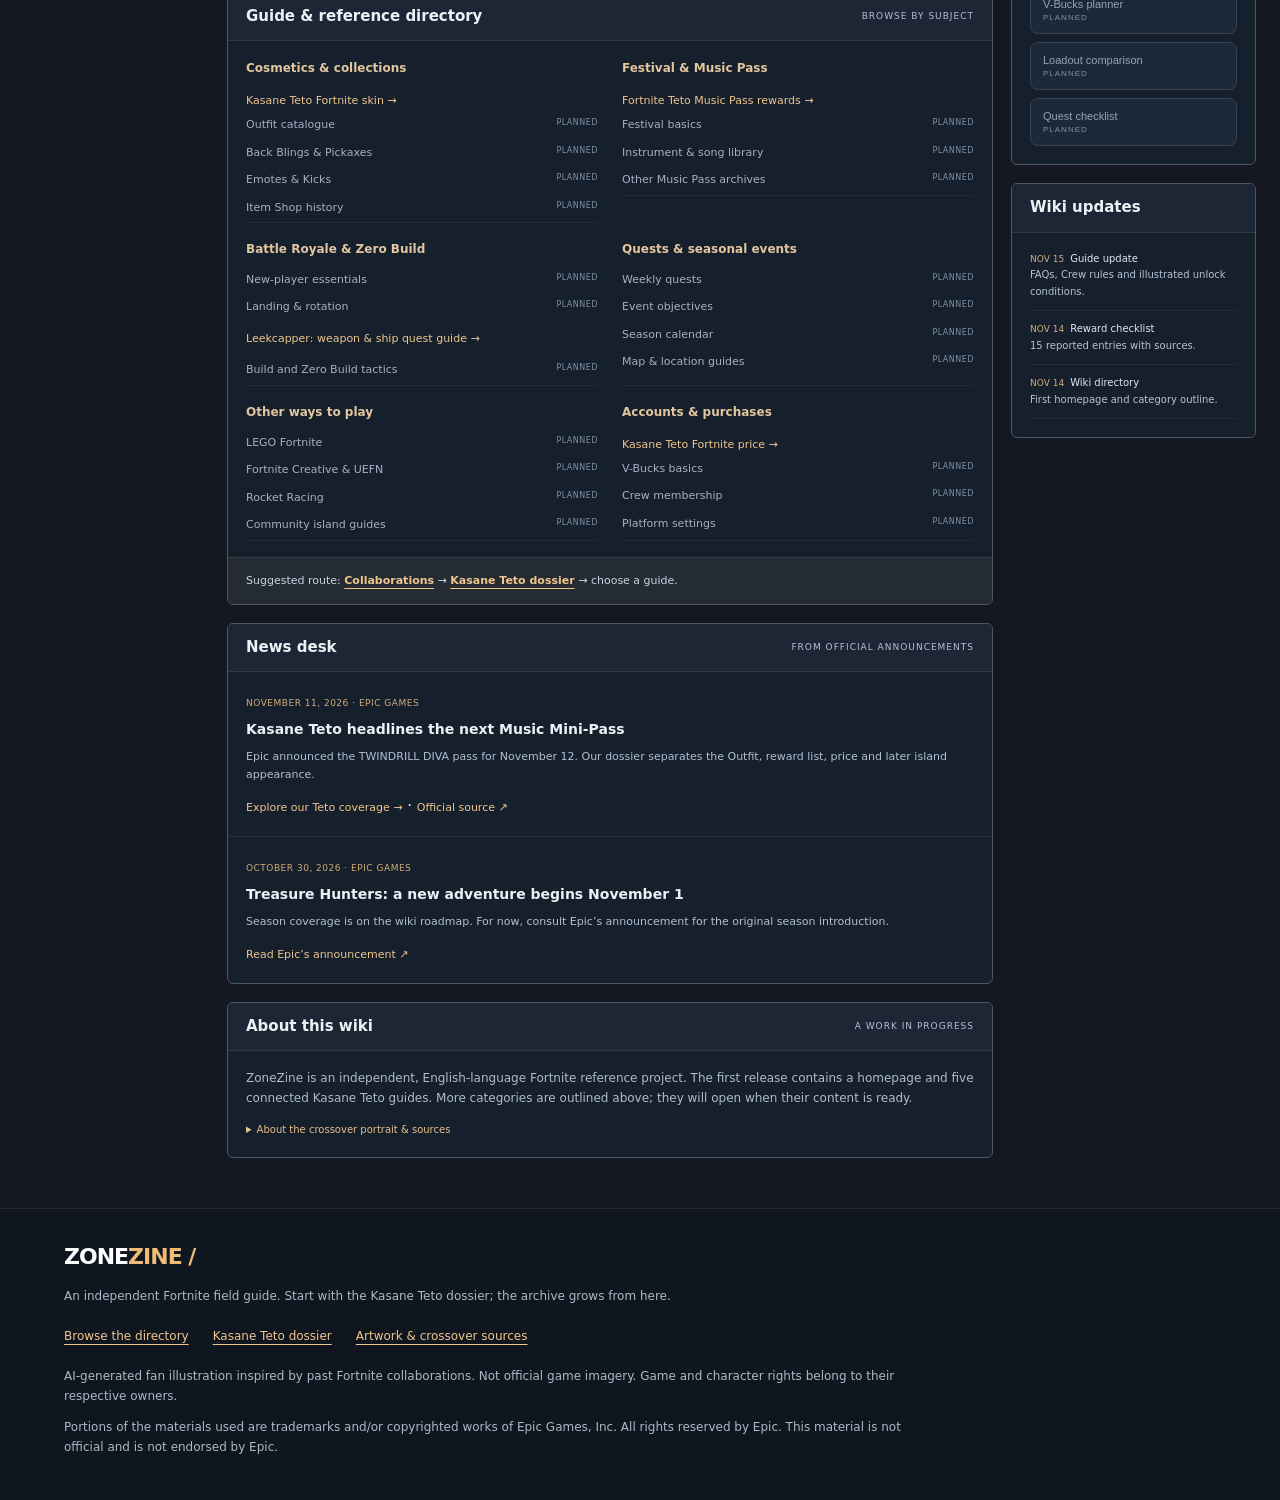
==== commit f973647b: "Publish Leekcapper weapon and ship quest guide" ====
--- a/index.html
+++ b/index.html
@@ -1 +1 @@
-<!doctype html><html lang="en"><head><meta charset="utf-8"><meta name="viewport" content="width=device-width,initial-scale=1"><title>Fortnite Wiki &amp; Guides - Skins &amp; Music Passes - ZoneZine</title><meta name="description" content="Find Fortnite skin guides, Music Pass rewards, release dates and prices. Start with five illustrated Kasane Teto guides."><link rel="canonical" href="https://zonezine.org/"><meta property="og:title" content="Fortnite Wiki &amp; Guides - Skins &amp; Music Passes - ZoneZine"><meta property="og:type" content="website"><meta property="og:url" content="https://zonezine.org/"><meta property="og:image" content="https://zonezine.org/assets/crossover-reunion-v2.png"><meta property="og:description" content="Find Fortnite skin guides, Music Pass rewards, release dates and prices. Start with five illustrated Kasane Teto guides."><meta name="twitter:card" content="summary_large_image"><link rel="stylesheet" href="/style.css"><link rel="stylesheet" href="/portal.css"><script type="application/ld+json">{"@context":"https://schema.org","@type":"CollectionPage","name":"Fortnite Wiki & Guides","dateModified":"2026-11-15","url":"https://zonezine.org/","description":"An independent Fortnite wiki with collaboration dossiers, cosmetic guides, Music Pass rewards and gameplay reference categories.","inLanguage":"en","mainEntity":{"@type":"ItemList","itemListElement":[{"@type":"ListItem","position":1,"name":"Kasane Teto skin","url":"https://zonezine.org/kasane-teto-fortnite-skin"},{"@type":"ListItem","position":2,"name":"Music Pass rewards","url":"https://zonezine.org/fortnite-teto-music-pass-rewards"},{"@type":"ListItem","position":3,"name":"Release timeline","url":"https://zonezine.org/kasane-teto-fortnite-release-date"},{"@type":"ListItem","position":4,"name":"Price & Crew access","url":"https://zonezine.org/kasane-teto-fortnite-price"},{"@type":"ListItem","position":5,"name":"Who is Kasane Teto?","url":"https://zonezine.org/kasane-teto"}]}}</script><script src="/home.js" defer></script></head><body class="portal-home"><a class="skip" href="#directory">Skip to wiki directory</a><header><div class="bar"><a class="brand" href="/" aria-label="ZoneZine home">ZONE<span>ZINE</span><span aria-hidden="true"> /</span></a><nav class="global-nav" aria-label="Main navigation"><a href="/">Home</a><a href="/#news">News</a><a href="/#guides">Guides</a><a href="/#cosmetics">Cosmetics</a><a href="/#collaborations">Collaborations</a><a href="/#tools">Tools</a></nav></div></header><div class="home-frame"><section class="welcome-panel" aria-labelledby="home-title"><div class="welcome-copy"><p class="kicker">THE INDEPENDENT FORTNITE WIKI</p><h1 id="home-title">Fortnite Wiki<br> &amp; Guides</h1><p class="intro">Every world. One island. Explore crossover stories, cosmetic collections and guides for your next drop.</p><div class="home-actions"><a class="action" href="/kasane-teto-fortnite-skin">Kasane Teto skin guide <span aria-hidden="true">→</span></a><a class="text-action" href="#directory">Explore the wiki</a></div><p class="welcome-status"><span class="status-dot" aria-hidden="true"></span>First collection: Kasane Teto · 5 connected guides</p></div><figure class="welcome-art"><img src="/assets/crossover-reunion-v2.png" width="1456" height="1088" alt="Warm fan-art group portrait of anime and virtual-singer characters from past Fortnite collaborations, looking up and raising glasses of juice"><figcaption>Crossover reunion · AI-generated fan illustration · Not official game art</figcaption></figure></section><div class="intro-strip"><strong>WELCOME TO ZONEZINE</strong><span>The Kasane Teto collection is ready to explore. Entries marked “Planned” are part of the growing wiki directory.</span></div><div class="home-grid" id="directory"><aside class="directory-side" aria-label="Wiki directory"><div class="side-heading">WIKI DIRECTORY</div><a href="#directory">Overview</a><a href="#news">News & updates</a><a href="#collaborations">Collaborations</a><a href="#cosmetics">Cosmetic collection</a><a href="#festival">Festival & Music Pass</a><a href="#guides">Gameplay guides</a><a href="#tools">Tools & checklists</a><a href="#about">About this wiki</a><p class="side-note">START HERE<br><a href="/kasane-teto" style="padding:8px 0 0;color:#efc58e">Kasane Teto dossier →</a></p></aside><main class="home-center" aria-label="Fortnite wiki homepage"><div><p class="home-breadcrumb">HOME / WIKI DIRECTORY</p><div class="home-search"><form id="guide-search" role="search"><label class="sr-only" for="search-input">Search available guides</label><input id="search-input" type="search" placeholder="Search the available guides: Teto, rewards, price…" autocomplete="off" aria-controls="search-results" aria-expanded="false"><button type="submit" aria-label="Search guides">⌕</button></form><ul class="search-results" id="search-results" hidden></ul></div><section class="wiki-panel" aria-label="Quick navigation"><div class="quick-links"><a href="#collaborations">Collaborations<small>CHARACTERS & STORIES</small></a><a href="#cosmetics">Cosmetics<small>OUTFITS & ACCESSORIES</small></a><a href="#festival">Festival<small>MUSIC & PASSES</small></a><a href="#guides">Gameplay<small>STARTER GUIDES</small></a><a href="#news">Latest updates<small>NEWS DESK</small></a><a href="#tools">Tools<small>TRACK & COMPARE</small></a></div></section></div><section class="wiki-panel" id="collaborations"><div class="panel-head"><h2>Collaboration dossiers</h2><span class="small-label">Featured collection</span></div><div class="feature-teto"><div class="feature-image" role="img" aria-label="Official Fortnite Kasane Teto promotional artwork"></div><div class="feature-copy"><span class="pill">5 guides available</span><h3>Kasane Teto</h3><p>Meet the virtual singer, explore her origins and hear the voice behind the Fortnite crossover.</p><a class="action" href="/kasane-teto">Who is Kasane Teto? <span aria-hidden="true">→</span></a><div class="topic-stats"><span><b>01</b> character profile</span><span><b>04</b> Fortnite guides</span></div></div></div><p class="catalog-intro">The crossover archive · More collections are planned. Past collaborations do not indicate current Item Shop availability.</p><div class="franchise-grid"><button class="franchise" type="button" disabled><span class="franchise-mark" aria-hidden="true">N</span><span><strong>Naruto Shippuden</strong><small>Dossier planned</small></span></button><button class="franchise" type="button" disabled><span class="franchise-mark" aria-hidden="true">DB</span><span><strong>Dragon Ball Super</strong><small>Dossier planned</small></span></button><button class="franchise" type="button" disabled><span class="franchise-mark" aria-hidden="true">JK</span><span><strong>Jujutsu Kaisen</strong><small>Dossier planned</small></span></button><button class="franchise" type="button" disabled><span class="franchise-mark" aria-hidden="true">AT</span><span><strong>Attack on Titan</strong><small>Dossier planned</small></span></button><button class="franchise" type="button" disabled><span class="franchise-mark" aria-hidden="true">MH</span><span><strong>My Hero Academia</strong><small>Dossier planned</small></span></button><button class="franchise" type="button" disabled><span class="franchise-mark" aria-hidden="true">01</span><span><strong>Hatsune Miku</strong><small>Dossier planned</small></span></button><a class="franchise franchise-link" href="/kasane-teto"><span class="franchise-mark" aria-hidden="true">T</span><span><strong>Kasane Teto</strong><small>Character profile → Outfit, rewards, dates & price</small></span><span class="arrow" aria-hidden="true">↗</span></a></div></section><section class="wiki-panel" id="guides"><div class="panel-head"><h2>Guide & reference directory</h2><span class="small-label">Browse by subject</span></div><div class="guide-directory"><div id="cosmetics"><div class="directory-group"><h3>Cosmetics & collections</h3><a class="entry-link" href="/kasane-teto-fortnite-skin">Kasane Teto Fortnite skin →</a><ul class="planned-list"><li aria-disabled="true"><span>Outfit catalogue</span><span>Planned</span></li><li aria-disabled="true"><span>Back Blings & Pickaxes</span><span>Planned</span></li><li aria-disabled="true"><span>Emotes & Kicks</span><span>Planned</span></li><li aria-disabled="true"><span>Item Shop history</span><span>Planned</span></li></ul></div></div><div id="festival"><div class="directory-group"><h3>Festival & Music Pass</h3><a class="entry-link" href="/fortnite-teto-music-pass-rewards">Fortnite Teto Music Pass rewards →</a><ul class="planned-list"><li aria-disabled="true"><span>Festival basics</span><span>Planned</span></li><li aria-disabled="true"><span>Instrument & song library</span><span>Planned</span></li><li aria-disabled="true"><span>Other Music Pass archives</span><span>Planned</span></li></ul></div></div><div class="directory-group"><h3>Battle Royale & Zero Build</h3><ul class="planned-list"><li aria-disabled="true"><span>New-player essentials</span><span>Planned</span></li><li aria-disabled="true"><span>Landing & rotation</span><span>Planned</span></li><li aria-disabled="true"><span>Loadouts & weapon mechanics</span><span>Planned</span></li><li aria-disabled="true"><span>Build and Zero Build tactics</span><span>Planned</span></li></ul></div><div class="directory-group"><h3>Quests & seasonal events</h3><ul class="planned-list"><li aria-disabled="true"><span>Weekly quests</span><span>Planned</span></li><li aria-disabled="true"><span>Event objectives</span><span>Planned</span></li><li aria-disabled="true"><span>Season calendar</span><span>Planned</span></li><li aria-disabled="true"><span>Map & location guides</span><span>Planned</span></li></ul></div><div class="directory-group"><h3>Other ways to play</h3><ul class="planned-list"><li aria-disabled="true"><span>LEGO Fortnite</span><span>Planned</span></li><li aria-disabled="true"><span>Fortnite Creative & UEFN</span><span>Planned</span></li><li aria-disabled="true"><span>Rocket Racing</span><span>Planned</span></li><li aria-disabled="true"><span>Community island guides</span><span>Planned</span></li></ul></div><div class="directory-group"><h3>Accounts & purchases</h3><a class="entry-link" href="/kasane-teto-fortnite-price">Kasane Teto Fortnite price →</a><ul class="planned-list"><li aria-disabled="true"><span>V-Bucks basics</span><span>Planned</span></li><li aria-disabled="true"><span>Crew membership</span><span>Planned</span></li><li aria-disabled="true"><span>Platform settings</span><span>Planned</span></li></ul></div></div><div class="guide-route">Suggested route: <a href="#collaborations">Collaborations</a> → <a href="/kasane-teto">Kasane Teto dossier</a> → choose a guide.</div></section><section class="wiki-panel" id="news"><div class="panel-head"><h2>News desk</h2><span class="small-label">From official announcements</span></div><article class="news-story"><time datetime="2026-11-11">NOVEMBER 11, 2026 · EPIC GAMES</time><h3>Kasane Teto headlines the next Music Mini-Pass</h3><p>Epic announced the TWINDRILL DIVA pass for November 12. Our dossier separates the Outfit, reward list, price and later island appearance.</p><a href="/kasane-teto">Explore our Teto coverage →</a> · <a href="https://www.fortnite.com/news/kasane-teto-headlines-the-next-fortnite-music-pass">Official source ↗</a></article><article class="news-story"><time datetime="2026-10-30">OCTOBER 30, 2026 · EPIC GAMES</time><h3>Treasure Hunters: a new adventure begins November 1</h3><p>Season coverage is on the wiki roadmap. For now, consult Epic’s announcement for the original season introduction.</p><a href="https://www.fortnite.com/news/fortnite-treasure-hunters-the-greatest-adventure-of-all-time">Read Epic’s announcement ↗</a></article></section><section class="wiki-panel" id="about"><div class="panel-head"><h2>About this wiki</h2><span class="small-label">A work in progress</span></div><div class="panel-content"><p class="muted">ZoneZine is an independent, English-language Fortnite reference project. The first release contains a homepage and five connected Kasane Teto guides. More categories are outlined above; they will open when their content is ready.</p><details class="art-details"><summary>About the crossover portrait & sources</summary><p>The portrait is AI-generated fan art inspired by the reference composition: a warm, high-angle group photo. It includes characters from Naruto Shippuden, Dragon Ball Super, Jujutsu Kaisen, Attack on Titan, My Hero Academia, plus Hatsune Miku and Kasane Teto. It is decorative illustration, not evidence of game appearance or current availability.</p><a href="/assets/crossover-sources.txt">Read the checked character list and official collaboration sources →</a></details></div></section></main><aside class="home-right" aria-label="Dates and wiki updates"><section class="wiki-panel"><div class="panel-head"><h2>Dates to know</h2><span class="small-label">November</span></div><div class="panel-content"><div class="calendar-row"><div class="calendar-date">12<small>NOV 2026</small></div><div><strong>TWINDRILL DIVA pass</strong><p>The announced Music Mini-Pass launch.</p><span class="time-status">Launch date passed</span></div></div><div class="calendar-row"><div class="calendar-date">15<small>NOV 2026</small></div><div><strong>Friendship Villa</strong><p>Epic’s scheduled Teto & Cap’n Miku island appearance.</p><span class="time-status scheduled">Announced date</span></div></div><a class="source-link" href="/kasane-teto-fortnite-release-date">Kasane Teto Fortnite release date →</a><p class="homepage-source">Updated Nov 15, 2026. Dates distinguish Epic announcements from the availability shown in the supplied pass screenshot.</p></div></section><section class="wiki-panel season-card"><div class="panel-head"><h2>Season watch</h2></div><div class="panel-content"><span class="season-label">BATTLE ROYALE</span><h3>Treasure<br>Hunters</h3><p>Epic’s season announcement set the adventure’s start for November 1, 2026.</p><a class="source-link" href="https://www.fortnite.com/news/fortnite-treasure-hunters-the-greatest-adventure-of-all-time">Official introduction ↗</a><p class="planned-note">Our quests, locations and season reference pages are planned.</p></div></section><section class="wiki-panel" id="tools"><div class="panel-head"><h2>Tools & checklists</h2></div><div class="panel-content tool-list"><a href="/fortnite-teto-music-pass-rewards#reward-gallery">Teto reward checklist →<span>Browse all 15 rewards and save your collection progress.</span></a><button disabled>V-Bucks planner<span>Planned</span></button><button disabled>Loadout comparison<span>Planned</span></button><button disabled>Quest checklist<span>Planned</span></button></div></section><section class="wiki-panel"><div class="panel-head"><h2>Wiki updates</h2></div><div class="panel-content"><ul class="update-list"><li><time datetime="2026-11-15">NOV 15</time><strong>Guide update</strong><br>FAQs, Crew rules and illustrated unlock conditions.</li><li><time datetime="2026-11-14">NOV 14</time><strong>Reward checklist</strong><br>15 reported entries with sources.</li><li><time datetime="2026-11-14">NOV 14</time><strong>Wiki directory</strong><br>First homepage and category outline.</li></ul></div></section></aside></div></div><footer class="portal-footer"><div><a class="brand" href="/">ZONE<span>ZINE</span><span aria-hidden="true"> /</span></a><p>An independent Fortnite field guide. Start with the Kasane Teto dossier; the archive grows from here.</p><div class="footer-links"><a href="/#directory">Browse the directory</a><a href="/kasane-teto">Kasane Teto dossier</a><a href="/assets/crossover-sources.txt">Artwork & crossover sources</a></div><p>AI-generated fan illustration inspired by past Fortnite collaborations. Not official game imagery. Game and character rights belong to their respective owners.</p><p>Portions of the materials used are trademarks and/or copyrighted works of Epic Games, Inc. All rights reserved by Epic. This material is not official and is not endorsed by Epic.</p></div></footer></body></html>+<!doctype html><html lang="en"><head><meta charset="utf-8"><meta name="viewport" content="width=device-width,initial-scale=1"><title>Fortnite Crossover Guides &amp; Skins - ZoneZine</title><meta name="description" content="Find Fortnite skin guides, Music Pass rewards, release dates and prices. Start with five illustrated Kasane Teto guides."><link rel="canonical" href="https://zonezine.org/"><meta property="og:title" content="Fortnite Wiki &amp; Guides - Skins &amp; Music Passes - ZoneZine"><meta property="og:type" content="website"><meta property="og:url" content="https://zonezine.org/"><meta property="og:image" content="https://zonezine.org/assets/crossover-reunion-v2.png"><meta property="og:description" content="Find Fortnite skin guides, Music Pass rewards, release dates and prices. Start with five illustrated Kasane Teto guides."><meta name="twitter:card" content="summary_large_image"><link rel="stylesheet" href="/style.css"><link rel="stylesheet" href="/portal.css"><script type="application/ld+json">{"@context":"https://schema.org","@type":"CollectionPage","name":"Fortnite Wiki & Guides","dateModified":"2026-11-15","url":"https://zonezine.org/","description":"An independent Fortnite wiki with collaboration dossiers, cosmetic guides, Music Pass rewards and gameplay reference categories.","inLanguage":"en","mainEntity":{"@type":"ItemList","itemListElement":[{"@type":"ListItem","position":1,"name":"Kasane Teto skin","url":"https://zonezine.org/kasane-teto-fortnite-skin"},{"@type":"ListItem","position":2,"name":"Music Pass rewards","url":"https://zonezine.org/kasane-teto-fortnite-music-pass"},{"@type":"ListItem","position":3,"name":"Release timeline","url":"https://zonezine.org/kasane-teto-fortnite-release-date"},{"@type":"ListItem","position":4,"name":"Price & Crew access","url":"https://zonezine.org/kasane-teto-fortnite-price"},{"@type":"ListItem","position":5,"name":"Who is Kasane Teto?","url":"https://zonezine.org/kasane-teto"}]}}</script><script src="/home.js" defer></script></head><body class="portal-home"><a class="skip" href="#directory">Skip to wiki directory</a><header><div class="bar"><a class="brand" href="/" aria-label="ZoneZine home">ZONE<span>ZINE</span><span aria-hidden="true"> /</span></a><nav class="global-nav" aria-label="Main navigation"><a href="/">Home</a><a href="/#news">News</a><a href="/#guides">Guides</a><a href="/#cosmetics">Cosmetics</a><a href="/#collaborations">Collaborations</a><a href="/#tools">Tools</a></nav></div></header><div class="home-frame"><section class="welcome-panel" aria-labelledby="home-title"><div class="welcome-copy"><p class="kicker">THE INDEPENDENT FORTNITE WIKI</p><h1 id="home-title">Fortnite Wiki<br> &amp; Guides</h1><p class="intro">Every world. One island. Explore crossover stories, cosmetic collections and guides for your next drop.</p><div class="home-actions"><a class="action" href="/kasane-teto-fortnite-skin">Kasane Teto skin guide <span aria-hidden="true">→</span></a><a class="text-action" href="#directory">Explore the wiki</a></div><p class="welcome-status"><span class="status-dot" aria-hidden="true"></span>First collection: Kasane Teto · 5 connected guides</p></div><figure class="welcome-art"><img src="/assets/crossover-reunion-v2.png" width="1456" height="1088" alt="Warm fan-art group portrait of anime and virtual-singer characters from past Fortnite collaborations, looking up and raising glasses of juice"><figcaption>Crossover reunion · AI-generated fan illustration · Not official game art</figcaption></figure></section><div class="intro-strip"><strong>WELCOME TO ZONEZINE</strong><span>The Kasane Teto collection is ready to explore. Entries marked “Planned” are part of the growing wiki directory.</span></div><div class="home-grid" id="directory"><aside class="directory-side" aria-label="Wiki directory"><div class="side-heading">WIKI DIRECTORY</div><a href="#directory">Overview</a><a href="#news">News & updates</a><a href="#collaborations">Collaborations</a><a href="#cosmetics">Cosmetic collection</a><a href="#festival">Festival & Music Pass</a><a href="#guides">Gameplay guides</a><a href="#tools">Tools & checklists</a><a href="#about">About this wiki</a><p class="side-note">START HERE<br><a href="/kasane-teto" style="padding:8px 0 0;color:#efc58e">Kasane Teto dossier →</a></p></aside><main class="home-center" aria-label="Fortnite wiki homepage"><div><p class="home-breadcrumb">HOME / WIKI DIRECTORY</p><div class="home-search"><form id="guide-search" role="search"><label class="sr-only" for="search-input">Search available guides</label><input id="search-input" type="search" placeholder="Search available guides: Leekcapper, Teto, rewards…" autocomplete="off" aria-controls="search-results" aria-expanded="false"><button type="submit" aria-label="Search guides">⌕</button></form><ul class="search-results" id="search-results" hidden></ul></div><section class="wiki-panel" aria-label="Quick navigation"><div class="quick-links"><a href="#collaborations">Collaborations<small>CHARACTERS & STORIES</small></a><a href="#cosmetics">Cosmetics<small>OUTFITS & ACCESSORIES</small></a><a href="#festival">Festival<small>MUSIC & PASSES</small></a><a href="#guides">Gameplay<small>STARTER GUIDES</small></a><a href="#news">Latest updates<small>NEWS DESK</small></a><a href="#tools">Tools<small>TRACK & COMPARE</small></a></div></section></div><section class="wiki-panel" id="collaborations"><div class="panel-head"><h2>Collaboration dossiers</h2><span class="small-label">Featured collection</span></div><div class="feature-teto"><div class="feature-image" role="img" aria-label="Official Fortnite Kasane Teto promotional artwork"></div><div class="feature-copy"><span class="pill">5 guides available</span><h3>Kasane Teto</h3><p>Meet the virtual singer, explore her origins and hear the voice behind the Fortnite crossover.</p><a class="action" href="/kasane-teto">Who is Kasane Teto? <span aria-hidden="true">→</span></a><div class="topic-stats"><span><b>01</b> character profile</span><span><b>04</b> Fortnite guides</span></div></div></div><p class="catalog-intro">The crossover archive · More collections are planned. Past collaborations do not indicate current Item Shop availability.</p><div class="franchise-grid"><button class="franchise" type="button" disabled><span class="franchise-mark" aria-hidden="true">N</span><span><strong>Naruto Shippuden</strong><small>Dossier planned</small></span></button><button class="franchise" type="button" disabled><span class="franchise-mark" aria-hidden="true">DB</span><span><strong>Dragon Ball Super</strong><small>Dossier planned</small></span></button><button class="franchise" type="button" disabled><span class="franchise-mark" aria-hidden="true">JK</span><span><strong>Jujutsu Kaisen</strong><small>Dossier planned</small></span></button><button class="franchise" type="button" disabled><span class="franchise-mark" aria-hidden="true">AT</span><span><strong>Attack on Titan</strong><small>Dossier planned</small></span></button><button class="franchise" type="button" disabled><span class="franchise-mark" aria-hidden="true">MH</span><span><strong>My Hero Academia</strong><small>Dossier planned</small></span></button><button class="franchise" type="button" disabled><span class="franchise-mark" aria-hidden="true">01</span><span><strong>Hatsune Miku</strong><small>Dossier planned</small></span></button><a class="franchise franchise-link" href="/kasane-teto"><span class="franchise-mark" aria-hidden="true">T</span><span><strong>Kasane Teto</strong><small>Character profile → Outfit, rewards, dates & price</small></span><span class="arrow" aria-hidden="true">↗</span></a></div></section><section class="wiki-panel" id="guides"><div class="panel-head"><h2>Guide & reference directory</h2><span class="small-label">Browse by subject</span></div><div class="guide-directory"><div id="cosmetics"><div class="directory-group"><h3>Cosmetics & collections</h3><a class="entry-link" href="/kasane-teto-fortnite-skin">Kasane Teto Fortnite skin →</a><ul class="planned-list"><li aria-disabled="true"><span>Outfit catalogue</span><span>Planned</span></li><li aria-disabled="true"><span>Back Blings & Pickaxes</span><span>Planned</span></li><li aria-disabled="true"><span>Emotes & Kicks</span><span>Planned</span></li><li aria-disabled="true"><span>Item Shop history</span><span>Planned</span></li></ul></div></div><div id="festival"><div class="directory-group"><h3>Festival & Music Pass</h3><a class="entry-link" href="/kasane-teto-fortnite-music-pass">Fortnite Teto Music Pass rewards →</a><ul class="planned-list"><li aria-disabled="true"><span>Festival basics</span><span>Planned</span></li><li aria-disabled="true"><span>Instrument & song library</span><span>Planned</span></li><li aria-disabled="true"><span>Other Music Pass archives</span><span>Planned</span></li></ul></div></div><div class="directory-group"><h3>Battle Royale & Zero Build</h3><ul class="planned-list"><li aria-disabled="true"><span>New-player essentials</span><span>Planned</span></li><li aria-disabled="true"><span>Landing & rotation</span><span>Planned</span></li><li><a class="entry-link" href="/leekcapper-fortnite">Leekcapper: weapon & ship quest guide →</a></li><li aria-disabled="true"><span>Build and Zero Build tactics</span><span>Planned</span></li></ul></div><div class="directory-group"><h3>Quests & seasonal events</h3><ul class="planned-list"><li aria-disabled="true"><span>Weekly quests</span><span>Planned</span></li><li aria-disabled="true"><span>Event objectives</span><span>Planned</span></li><li aria-disabled="true"><span>Season calendar</span><span>Planned</span></li><li aria-disabled="true"><span>Map & location guides</span><span>Planned</span></li></ul></div><div class="directory-group"><h3>Other ways to play</h3><ul class="planned-list"><li aria-disabled="true"><span>LEGO Fortnite</span><span>Planned</span></li><li aria-disabled="true"><span>Fortnite Creative & UEFN</span><span>Planned</span></li><li aria-disabled="true"><span>Rocket Racing</span><span>Planned</span></li><li aria-disabled="true"><span>Community island guides</span><span>Planned</span></li></ul></div><div class="directory-group"><h3>Accounts & purchases</h3><a class="entry-link" href="/kasane-teto-fortnite-price">Kasane Teto Fortnite price →</a><ul class="planned-list"><li aria-disabled="true"><span>V-Bucks basics</span><span>Planned</span></li><li aria-disabled="true"><span>Crew membership</span><span>Planned</span></li><li aria-disabled="true"><span>Platform settings</span><span>Planned</span></li></ul></div></div><div class="guide-route">Suggested route: <a href="#collaborations">Collaborations</a> → <a href="/kasane-teto">Kasane Teto dossier</a> → choose a guide.</div></section><section class="wiki-panel" id="news"><div class="panel-head"><h2>News desk</h2><span class="small-label">From official announcements</span></div><article class="news-story"><time datetime="2026-11-11">NOVEMBER 11, 2026 · EPIC GAMES</time><h3>Kasane Teto headlines the next Music Mini-Pass</h3><p>Epic announced the TWINDRILL DIVA pass for November 12. Our dossier separates the Outfit, reward list, price and later island appearance.</p><a href="/kasane-teto">Explore our Teto coverage →</a> · <a href="https://www.fortnite.com/news/kasane-teto-headlines-the-next-fortnite-music-pass">Official source ↗</a></article><article class="news-story"><time datetime="2026-10-30">OCTOBER 30, 2026 · EPIC GAMES</time><h3>Treasure Hunters: a new adventure begins November 1</h3><p>Season coverage is on the wiki roadmap. For now, consult Epic’s announcement for the original season introduction.</p><a href="https://www.fortnite.com/news/fortnite-treasure-hunters-the-greatest-adventure-of-all-time">Read Epic’s announcement ↗</a></article></section><section class="wiki-panel" id="about"><div class="panel-head"><h2>About this wiki</h2><span class="small-label">A work in progress</span></div><div class="panel-content"><p class="muted">ZoneZine is an independent, English-language Fortnite reference project. The first release contains a homepage and five connected Kasane Teto guides. More categories are outlined above; they will open when their content is ready.</p><details class="art-details"><summary>About the crossover portrait & sources</summary><p>The portrait is AI-generated fan art inspired by the reference composition: a warm, high-angle group photo. It includes characters from Naruto Shippuden, Dragon Ball Super, Jujutsu Kaisen, Attack on Titan, My Hero Academia, plus Hatsune Miku and Kasane Teto. It is decorative illustration, not evidence of game appearance or current availability.</p><a href="/assets/crossover-sources.txt">Read the checked character list and official collaboration sources →</a></details></div></section></main><aside class="home-right" aria-label="Dates and wiki updates"><section class="wiki-panel"><div class="panel-head"><h2>Dates to know</h2><span class="small-label">November</span></div><div class="panel-content"><div class="calendar-row"><div class="calendar-date">12<small>NOV 2026</small></div><div><strong>TWINDRILL DIVA pass</strong><p>The announced Music Mini-Pass launch.</p><span class="time-status">Launch date passed</span></div></div><div class="calendar-row"><div class="calendar-date">15<small>NOV 2026</small></div><div><strong>Friendship Villa</strong><p>Epic’s scheduled Teto & Cap’n Miku island appearance.</p><span class="time-status scheduled">Announced date</span></div></div><a class="source-link" href="/kasane-teto-fortnite-release-date">Kasane Teto Fortnite release date →</a><p class="homepage-source">Updated Nov 15, 2026. Dates distinguish Epic announcements from the availability shown in the supplied pass screenshot.</p></div></section><section class="wiki-panel season-card"><div class="panel-head"><h2>Season watch</h2></div><div class="panel-content"><span class="season-label">BATTLE ROYALE</span><h3>Treasure<br>Hunters</h3><p>Epic’s season announcement set the adventure’s start for November 1, 2026.</p><a class="source-link" href="https://www.fortnite.com/news/fortnite-treasure-hunters-the-greatest-adventure-of-all-time">Official introduction ↗</a><p class="planned-note">Our quests, locations and season reference pages are planned.</p></div></section><section class="wiki-panel" id="tools"><div class="panel-head"><h2>Tools & checklists</h2></div><div class="panel-content tool-list"><a href="/kasane-teto-fortnite-music-pass#reward-gallery">Teto reward checklist →<span>Browse all 15 rewards and save your collection progress.</span></a><button disabled>V-Bucks planner<span>Planned</span></button><button disabled>Loadout comparison<span>Planned</span></button><button disabled>Quest checklist<span>Planned</span></button></div></section><section class="wiki-panel"><div class="panel-head"><h2>Wiki updates</h2></div><div class="panel-content"><ul class="update-list"><li><time datetime="2026-11-15">NOV 15</time><strong>Guide update</strong><br>FAQs, Crew rules and illustrated unlock conditions.</li><li><time datetime="2026-11-14">NOV 14</time><strong>Reward checklist</strong><br>15 reported entries with sources.</li><li><time datetime="2026-11-14">NOV 14</time><strong>Wiki directory</strong><br>First homepage and category outline.</li></ul></div></section></aside></div></div><footer class="portal-footer"><div><a class="brand" href="/">ZONE<span>ZINE</span><span aria-hidden="true"> /</span></a><p>An independent Fortnite field guide. Start with the Kasane Teto dossier; the archive grows from here.</p><div class="footer-links"><a href="/#directory">Browse the directory</a><a href="/kasane-teto">Kasane Teto dossier</a><a href="/assets/crossover-sources.txt">Artwork & crossover sources</a></div><p>AI-generated fan illustration inspired by past Fortnite collaborations. Not official game imagery. Game and character rights belong to their respective owners.</p><p>Portions of the materials used are trademarks and/or copyrighted works of Epic Games, Inc. All rights reserved by Epic. This material is not official and is not endorsed by Epic.</p></div></footer></body></html>
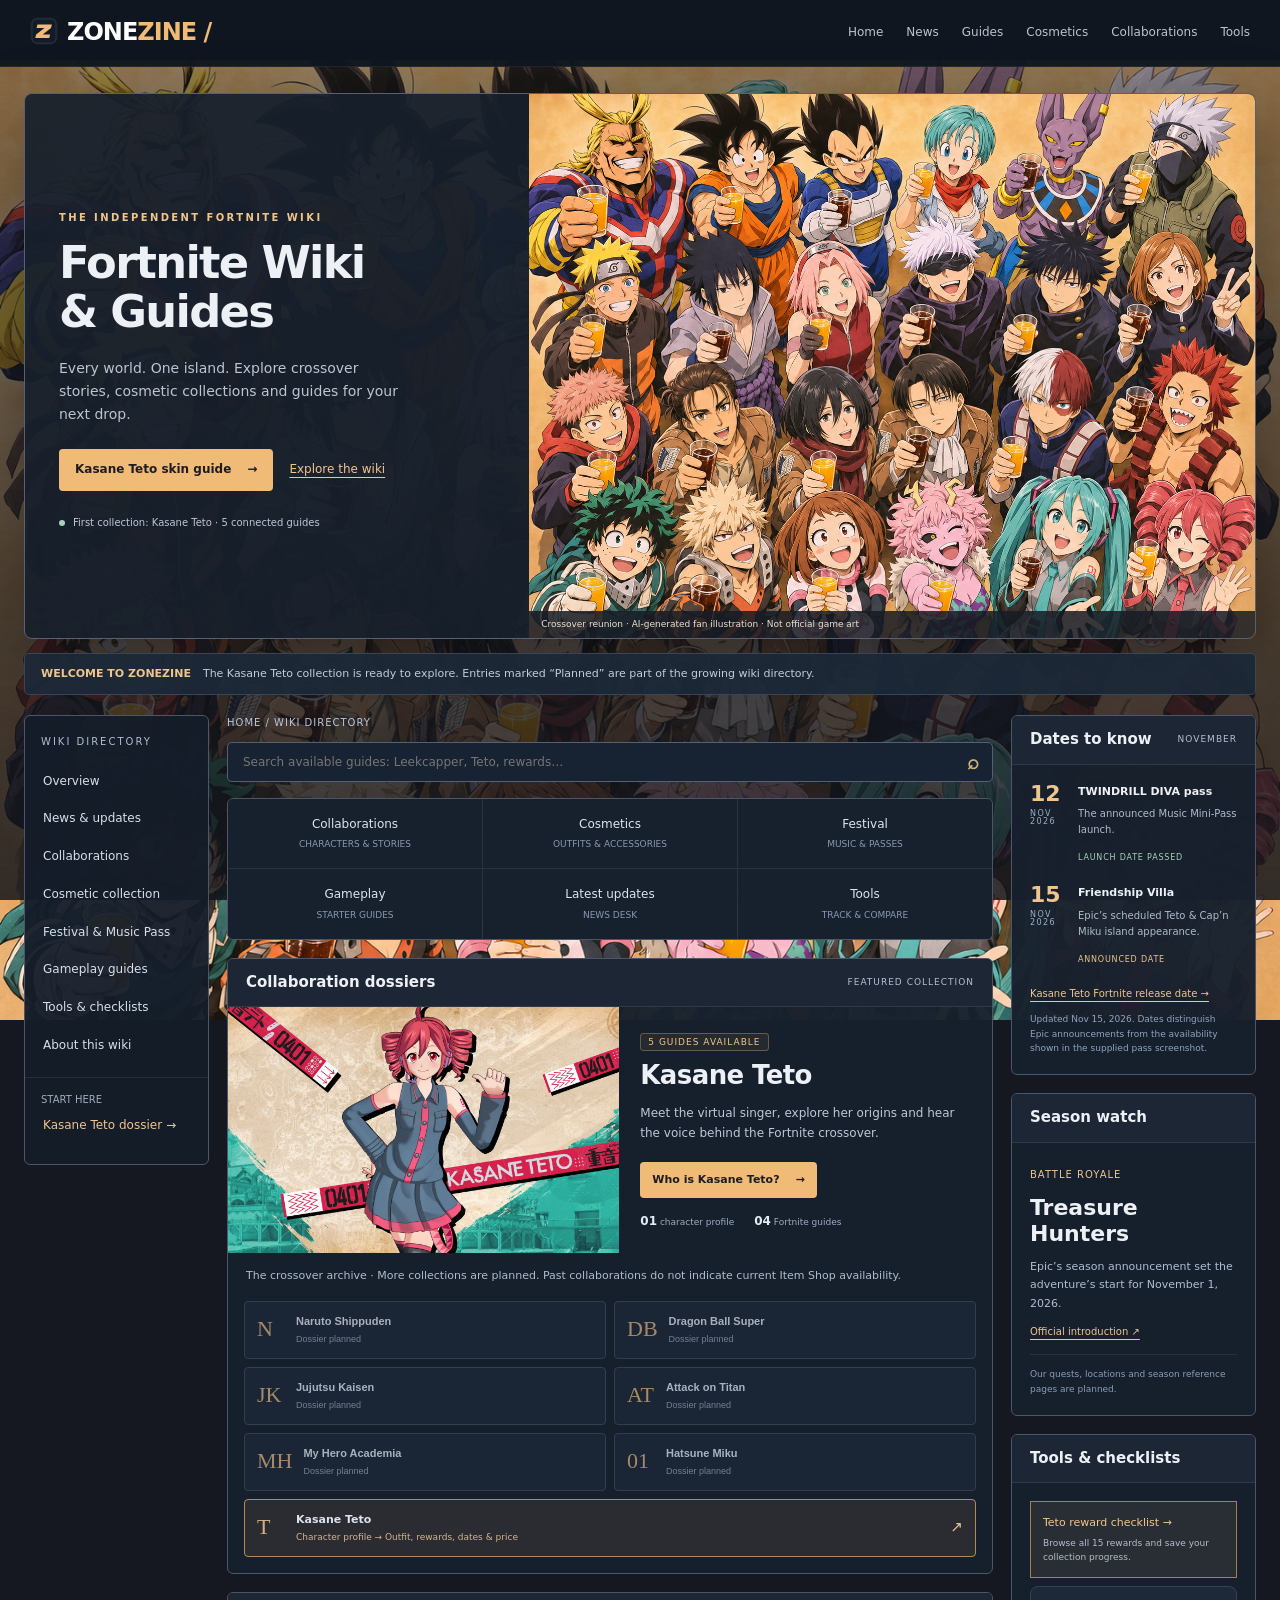
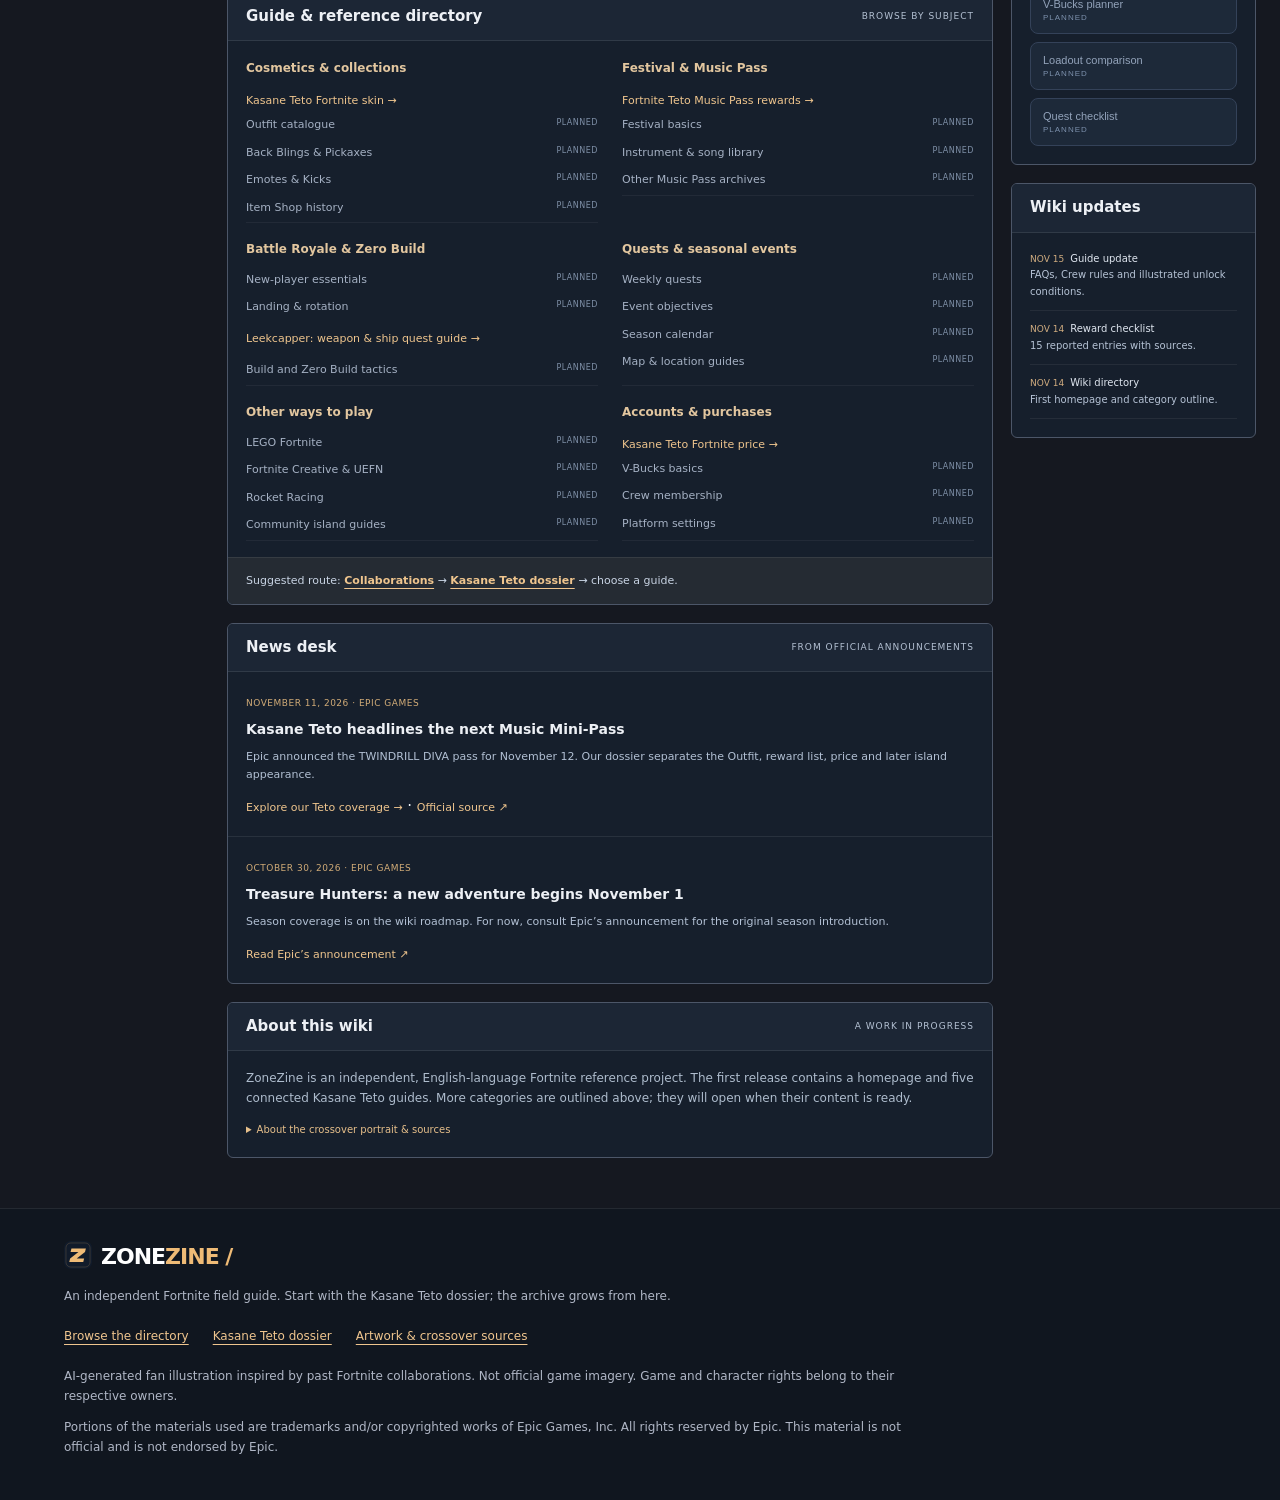
==== commit 5d80e311: "Add ZoneZine brand icon and site-wide favicons" ====
--- a/index.html
+++ b/index.html
@@ -1 +1 @@
-<!doctype html><html lang="en"><head><meta charset="utf-8"><meta name="viewport" content="width=device-width,initial-scale=1"><title>Fortnite Crossover Guides &amp; Skins - ZoneZine</title><meta name="description" content="Find Fortnite skin guides, Music Pass rewards, release dates and prices. Start with five illustrated Kasane Teto guides."><link rel="canonical" href="https://zonezine.org/"><meta property="og:title" content="Fortnite Wiki &amp; Guides - Skins &amp; Music Passes - ZoneZine"><meta property="og:type" content="website"><meta property="og:url" content="https://zonezine.org/"><meta property="og:image" content="https://zonezine.org/assets/crossover-reunion-v2.png"><meta property="og:description" content="Find Fortnite skin guides, Music Pass rewards, release dates and prices. Start with five illustrated Kasane Teto guides."><meta name="twitter:card" content="summary_large_image"><link rel="stylesheet" href="/style.css"><link rel="stylesheet" href="/portal.css"><script type="application/ld+json">{"@context":"https://schema.org","@type":"CollectionPage","name":"Fortnite Wiki & Guides","dateModified":"2026-11-15","url":"https://zonezine.org/","description":"An independent Fortnite wiki with collaboration dossiers, cosmetic guides, Music Pass rewards and gameplay reference categories.","inLanguage":"en","mainEntity":{"@type":"ItemList","itemListElement":[{"@type":"ListItem","position":1,"name":"Kasane Teto skin","url":"https://zonezine.org/kasane-teto-fortnite-skin"},{"@type":"ListItem","position":2,"name":"Music Pass rewards","url":"https://zonezine.org/kasane-teto-fortnite-music-pass"},{"@type":"ListItem","position":3,"name":"Release timeline","url":"https://zonezine.org/kasane-teto-fortnite-release-date"},{"@type":"ListItem","position":4,"name":"Price & Crew access","url":"https://zonezine.org/kasane-teto-fortnite-price"},{"@type":"ListItem","position":5,"name":"Who is Kasane Teto?","url":"https://zonezine.org/kasane-teto"}]}}</script><script src="/home.js" defer></script></head><body class="portal-home"><a class="skip" href="#directory">Skip to wiki directory</a><header><div class="bar"><a class="brand" href="/" aria-label="ZoneZine home">ZONE<span>ZINE</span><span aria-hidden="true"> /</span></a><nav class="global-nav" aria-label="Main navigation"><a href="/">Home</a><a href="/#news">News</a><a href="/#guides">Guides</a><a href="/#cosmetics">Cosmetics</a><a href="/#collaborations">Collaborations</a><a href="/#tools">Tools</a></nav></div></header><div class="home-frame"><section class="welcome-panel" aria-labelledby="home-title"><div class="welcome-copy"><p class="kicker">THE INDEPENDENT FORTNITE WIKI</p><h1 id="home-title">Fortnite Wiki<br> &amp; Guides</h1><p class="intro">Every world. One island. Explore crossover stories, cosmetic collections and guides for your next drop.</p><div class="home-actions"><a class="action" href="/kasane-teto-fortnite-skin">Kasane Teto skin guide <span aria-hidden="true">→</span></a><a class="text-action" href="#directory">Explore the wiki</a></div><p class="welcome-status"><span class="status-dot" aria-hidden="true"></span>First collection: Kasane Teto · 5 connected guides</p></div><figure class="welcome-art"><img src="/assets/crossover-reunion-v2.png" width="1456" height="1088" alt="Warm fan-art group portrait of anime and virtual-singer characters from past Fortnite collaborations, looking up and raising glasses of juice"><figcaption>Crossover reunion · AI-generated fan illustration · Not official game art</figcaption></figure></section><div class="intro-strip"><strong>WELCOME TO ZONEZINE</strong><span>The Kasane Teto collection is ready to explore. Entries marked “Planned” are part of the growing wiki directory.</span></div><div class="home-grid" id="directory"><aside class="directory-side" aria-label="Wiki directory"><div class="side-heading">WIKI DIRECTORY</div><a href="#directory">Overview</a><a href="#news">News & updates</a><a href="#collaborations">Collaborations</a><a href="#cosmetics">Cosmetic collection</a><a href="#festival">Festival & Music Pass</a><a href="#guides">Gameplay guides</a><a href="#tools">Tools & checklists</a><a href="#about">About this wiki</a><p class="side-note">START HERE<br><a href="/kasane-teto" style="padding:8px 0 0;color:#efc58e">Kasane Teto dossier →</a></p></aside><main class="home-center" aria-label="Fortnite wiki homepage"><div><p class="home-breadcrumb">HOME / WIKI DIRECTORY</p><div class="home-search"><form id="guide-search" role="search"><label class="sr-only" for="search-input">Search available guides</label><input id="search-input" type="search" placeholder="Search available guides: Leekcapper, Teto, rewards…" autocomplete="off" aria-controls="search-results" aria-expanded="false"><button type="submit" aria-label="Search guides">⌕</button></form><ul class="search-results" id="search-results" hidden></ul></div><section class="wiki-panel" aria-label="Quick navigation"><div class="quick-links"><a href="#collaborations">Collaborations<small>CHARACTERS & STORIES</small></a><a href="#cosmetics">Cosmetics<small>OUTFITS & ACCESSORIES</small></a><a href="#festival">Festival<small>MUSIC & PASSES</small></a><a href="#guides">Gameplay<small>STARTER GUIDES</small></a><a href="#news">Latest updates<small>NEWS DESK</small></a><a href="#tools">Tools<small>TRACK & COMPARE</small></a></div></section></div><section class="wiki-panel" id="collaborations"><div class="panel-head"><h2>Collaboration dossiers</h2><span class="small-label">Featured collection</span></div><div class="feature-teto"><div class="feature-image" role="img" aria-label="Official Fortnite Kasane Teto promotional artwork"></div><div class="feature-copy"><span class="pill">5 guides available</span><h3>Kasane Teto</h3><p>Meet the virtual singer, explore her origins and hear the voice behind the Fortnite crossover.</p><a class="action" href="/kasane-teto">Who is Kasane Teto? <span aria-hidden="true">→</span></a><div class="topic-stats"><span><b>01</b> character profile</span><span><b>04</b> Fortnite guides</span></div></div></div><p class="catalog-intro">The crossover archive · More collections are planned. Past collaborations do not indicate current Item Shop availability.</p><div class="franchise-grid"><button class="franchise" type="button" disabled><span class="franchise-mark" aria-hidden="true">N</span><span><strong>Naruto Shippuden</strong><small>Dossier planned</small></span></button><button class="franchise" type="button" disabled><span class="franchise-mark" aria-hidden="true">DB</span><span><strong>Dragon Ball Super</strong><small>Dossier planned</small></span></button><button class="franchise" type="button" disabled><span class="franchise-mark" aria-hidden="true">JK</span><span><strong>Jujutsu Kaisen</strong><small>Dossier planned</small></span></button><button class="franchise" type="button" disabled><span class="franchise-mark" aria-hidden="true">AT</span><span><strong>Attack on Titan</strong><small>Dossier planned</small></span></button><button class="franchise" type="button" disabled><span class="franchise-mark" aria-hidden="true">MH</span><span><strong>My Hero Academia</strong><small>Dossier planned</small></span></button><button class="franchise" type="button" disabled><span class="franchise-mark" aria-hidden="true">01</span><span><strong>Hatsune Miku</strong><small>Dossier planned</small></span></button><a class="franchise franchise-link" href="/kasane-teto"><span class="franchise-mark" aria-hidden="true">T</span><span><strong>Kasane Teto</strong><small>Character profile → Outfit, rewards, dates & price</small></span><span class="arrow" aria-hidden="true">↗</span></a></div></section><section class="wiki-panel" id="guides"><div class="panel-head"><h2>Guide & reference directory</h2><span class="small-label">Browse by subject</span></div><div class="guide-directory"><div id="cosmetics"><div class="directory-group"><h3>Cosmetics & collections</h3><a class="entry-link" href="/kasane-teto-fortnite-skin">Kasane Teto Fortnite skin →</a><ul class="planned-list"><li aria-disabled="true"><span>Outfit catalogue</span><span>Planned</span></li><li aria-disabled="true"><span>Back Blings & Pickaxes</span><span>Planned</span></li><li aria-disabled="true"><span>Emotes & Kicks</span><span>Planned</span></li><li aria-disabled="true"><span>Item Shop history</span><span>Planned</span></li></ul></div></div><div id="festival"><div class="directory-group"><h3>Festival & Music Pass</h3><a class="entry-link" href="/kasane-teto-fortnite-music-pass">Fortnite Teto Music Pass rewards →</a><ul class="planned-list"><li aria-disabled="true"><span>Festival basics</span><span>Planned</span></li><li aria-disabled="true"><span>Instrument & song library</span><span>Planned</span></li><li aria-disabled="true"><span>Other Music Pass archives</span><span>Planned</span></li></ul></div></div><div class="directory-group"><h3>Battle Royale & Zero Build</h3><ul class="planned-list"><li aria-disabled="true"><span>New-player essentials</span><span>Planned</span></li><li aria-disabled="true"><span>Landing & rotation</span><span>Planned</span></li><li><a class="entry-link" href="/leekcapper-fortnite">Leekcapper: weapon & ship quest guide →</a></li><li aria-disabled="true"><span>Build and Zero Build tactics</span><span>Planned</span></li></ul></div><div class="directory-group"><h3>Quests & seasonal events</h3><ul class="planned-list"><li aria-disabled="true"><span>Weekly quests</span><span>Planned</span></li><li aria-disabled="true"><span>Event objectives</span><span>Planned</span></li><li aria-disabled="true"><span>Season calendar</span><span>Planned</span></li><li aria-disabled="true"><span>Map & location guides</span><span>Planned</span></li></ul></div><div class="directory-group"><h3>Other ways to play</h3><ul class="planned-list"><li aria-disabled="true"><span>LEGO Fortnite</span><span>Planned</span></li><li aria-disabled="true"><span>Fortnite Creative & UEFN</span><span>Planned</span></li><li aria-disabled="true"><span>Rocket Racing</span><span>Planned</span></li><li aria-disabled="true"><span>Community island guides</span><span>Planned</span></li></ul></div><div class="directory-group"><h3>Accounts & purchases</h3><a class="entry-link" href="/kasane-teto-fortnite-price">Kasane Teto Fortnite price →</a><ul class="planned-list"><li aria-disabled="true"><span>V-Bucks basics</span><span>Planned</span></li><li aria-disabled="true"><span>Crew membership</span><span>Planned</span></li><li aria-disabled="true"><span>Platform settings</span><span>Planned</span></li></ul></div></div><div class="guide-route">Suggested route: <a href="#collaborations">Collaborations</a> → <a href="/kasane-teto">Kasane Teto dossier</a> → choose a guide.</div></section><section class="wiki-panel" id="news"><div class="panel-head"><h2>News desk</h2><span class="small-label">From official announcements</span></div><article class="news-story"><time datetime="2026-11-11">NOVEMBER 11, 2026 · EPIC GAMES</time><h3>Kasane Teto headlines the next Music Mini-Pass</h3><p>Epic announced the TWINDRILL DIVA pass for November 12. Our dossier separates the Outfit, reward list, price and later island appearance.</p><a href="/kasane-teto">Explore our Teto coverage →</a> · <a href="https://www.fortnite.com/news/kasane-teto-headlines-the-next-fortnite-music-pass">Official source ↗</a></article><article class="news-story"><time datetime="2026-10-30">OCTOBER 30, 2026 · EPIC GAMES</time><h3>Treasure Hunters: a new adventure begins November 1</h3><p>Season coverage is on the wiki roadmap. For now, consult Epic’s announcement for the original season introduction.</p><a href="https://www.fortnite.com/news/fortnite-treasure-hunters-the-greatest-adventure-of-all-time">Read Epic’s announcement ↗</a></article></section><section class="wiki-panel" id="about"><div class="panel-head"><h2>About this wiki</h2><span class="small-label">A work in progress</span></div><div class="panel-content"><p class="muted">ZoneZine is an independent, English-language Fortnite reference project. The first release contains a homepage and five connected Kasane Teto guides. More categories are outlined above; they will open when their content is ready.</p><details class="art-details"><summary>About the crossover portrait & sources</summary><p>The portrait is AI-generated fan art inspired by the reference composition: a warm, high-angle group photo. It includes characters from Naruto Shippuden, Dragon Ball Super, Jujutsu Kaisen, Attack on Titan, My Hero Academia, plus Hatsune Miku and Kasane Teto. It is decorative illustration, not evidence of game appearance or current availability.</p><a href="/assets/crossover-sources.txt">Read the checked character list and official collaboration sources →</a></details></div></section></main><aside class="home-right" aria-label="Dates and wiki updates"><section class="wiki-panel"><div class="panel-head"><h2>Dates to know</h2><span class="small-label">November</span></div><div class="panel-content"><div class="calendar-row"><div class="calendar-date">12<small>NOV 2026</small></div><div><strong>TWINDRILL DIVA pass</strong><p>The announced Music Mini-Pass launch.</p><span class="time-status">Launch date passed</span></div></div><div class="calendar-row"><div class="calendar-date">15<small>NOV 2026</small></div><div><strong>Friendship Villa</strong><p>Epic’s scheduled Teto & Cap’n Miku island appearance.</p><span class="time-status scheduled">Announced date</span></div></div><a class="source-link" href="/kasane-teto-fortnite-release-date">Kasane Teto Fortnite release date →</a><p class="homepage-source">Updated Nov 15, 2026. Dates distinguish Epic announcements from the availability shown in the supplied pass screenshot.</p></div></section><section class="wiki-panel season-card"><div class="panel-head"><h2>Season watch</h2></div><div class="panel-content"><span class="season-label">BATTLE ROYALE</span><h3>Treasure<br>Hunters</h3><p>Epic’s season announcement set the adventure’s start for November 1, 2026.</p><a class="source-link" href="https://www.fortnite.com/news/fortnite-treasure-hunters-the-greatest-adventure-of-all-time">Official introduction ↗</a><p class="planned-note">Our quests, locations and season reference pages are planned.</p></div></section><section class="wiki-panel" id="tools"><div class="panel-head"><h2>Tools & checklists</h2></div><div class="panel-content tool-list"><a href="/kasane-teto-fortnite-music-pass#reward-gallery">Teto reward checklist →<span>Browse all 15 rewards and save your collection progress.</span></a><button disabled>V-Bucks planner<span>Planned</span></button><button disabled>Loadout comparison<span>Planned</span></button><button disabled>Quest checklist<span>Planned</span></button></div></section><section class="wiki-panel"><div class="panel-head"><h2>Wiki updates</h2></div><div class="panel-content"><ul class="update-list"><li><time datetime="2026-11-15">NOV 15</time><strong>Guide update</strong><br>FAQs, Crew rules and illustrated unlock conditions.</li><li><time datetime="2026-11-14">NOV 14</time><strong>Reward checklist</strong><br>15 reported entries with sources.</li><li><time datetime="2026-11-14">NOV 14</time><strong>Wiki directory</strong><br>First homepage and category outline.</li></ul></div></section></aside></div></div><footer class="portal-footer"><div><a class="brand" href="/">ZONE<span>ZINE</span><span aria-hidden="true"> /</span></a><p>An independent Fortnite field guide. Start with the Kasane Teto dossier; the archive grows from here.</p><div class="footer-links"><a href="/#directory">Browse the directory</a><a href="/kasane-teto">Kasane Teto dossier</a><a href="/assets/crossover-sources.txt">Artwork & crossover sources</a></div><p>AI-generated fan illustration inspired by past Fortnite collaborations. Not official game imagery. Game and character rights belong to their respective owners.</p><p>Portions of the materials used are trademarks and/or copyrighted works of Epic Games, Inc. All rights reserved by Epic. This material is not official and is not endorsed by Epic.</p></div></footer></body></html>+<!doctype html><html lang="en"><head><meta charset="utf-8"><meta name="viewport" content="width=device-width,initial-scale=1"><title>Fortnite Crossover Guides &amp; Skins - ZoneZine</title><meta name="description" content="Find Fortnite skin guides, Music Pass rewards, release dates and prices. Start with five illustrated Kasane Teto guides."><link rel="canonical" href="https://zonezine.org/"><meta property="og:title" content="Fortnite Wiki &amp; Guides - Skins &amp; Music Passes - ZoneZine"><meta property="og:type" content="website"><meta property="og:url" content="https://zonezine.org/"><meta property="og:image" content="https://zonezine.org/assets/crossover-reunion-v2.png"><meta property="og:description" content="Find Fortnite skin guides, Music Pass rewards, release dates and prices. Start with five illustrated Kasane Teto guides."><meta name="twitter:card" content="summary_large_image"><link rel="stylesheet" href="/style.css"><link rel="stylesheet" href="/portal.css"><script type="application/ld+json">{"@context":"https://schema.org","@type":"CollectionPage","name":"Fortnite Wiki & Guides","dateModified":"2026-11-15","url":"https://zonezine.org/","description":"An independent Fortnite wiki with collaboration dossiers, cosmetic guides, Music Pass rewards and gameplay reference categories.","inLanguage":"en","mainEntity":{"@type":"ItemList","itemListElement":[{"@type":"ListItem","position":1,"name":"Kasane Teto skin","url":"https://zonezine.org/kasane-teto-fortnite-skin"},{"@type":"ListItem","position":2,"name":"Music Pass rewards","url":"https://zonezine.org/kasane-teto-fortnite-music-pass"},{"@type":"ListItem","position":3,"name":"Release timeline","url":"https://zonezine.org/kasane-teto-fortnite-release-date"},{"@type":"ListItem","position":4,"name":"Price & Crew access","url":"https://zonezine.org/kasane-teto-fortnite-price"},{"@type":"ListItem","position":5,"name":"Who is Kasane Teto?","url":"https://zonezine.org/kasane-teto"}]}}</script><script src="/home.js" defer></script><!-- ZoneZine site identity --><link rel="icon" href="/favicon.ico" sizes="16x16 32x32 48x48"><link rel="icon" type="image/svg+xml" href="/assets/brand/zonezine-mark.svg"><link rel="icon" type="image/png" sizes="32x32" href="/assets/brand/icon-32.png"><link rel="apple-touch-icon" sizes="180x180" href="/assets/brand/icon-180.png"><link rel="manifest" href="/site.webmanifest"><meta name="theme-color" content="#111b2a"><style id="zonezine-brand-icon">.brand::before{content:"";display:inline-block;width:28px;height:28px;margin-right:9px;vertical-align:-5px;background:url("/assets/brand/zonezine-mark.svg") center/contain no-repeat}</style></head><body class="portal-home"><a class="skip" href="#directory">Skip to wiki directory</a><header><div class="bar"><a class="brand" href="/" aria-label="ZoneZine home">ZONE<span>ZINE</span><span aria-hidden="true"> /</span></a><nav class="global-nav" aria-label="Main navigation"><a href="/">Home</a><a href="/#news">News</a><a href="/#guides">Guides</a><a href="/#cosmetics">Cosmetics</a><a href="/#collaborations">Collaborations</a><a href="/#tools">Tools</a></nav></div></header><div class="home-frame"><section class="welcome-panel" aria-labelledby="home-title"><div class="welcome-copy"><p class="kicker">THE INDEPENDENT FORTNITE WIKI</p><h1 id="home-title">Fortnite Wiki<br> &amp; Guides</h1><p class="intro">Every world. One island. Explore crossover stories, cosmetic collections and guides for your next drop.</p><div class="home-actions"><a class="action" href="/kasane-teto-fortnite-skin">Kasane Teto skin guide <span aria-hidden="true">→</span></a><a class="text-action" href="#directory">Explore the wiki</a></div><p class="welcome-status"><span class="status-dot" aria-hidden="true"></span>First collection: Kasane Teto · 5 connected guides</p></div><figure class="welcome-art"><img src="/assets/crossover-reunion-v2.png" width="1456" height="1088" alt="Warm fan-art group portrait of anime and virtual-singer characters from past Fortnite collaborations, looking up and raising glasses of juice"><figcaption>Crossover reunion · AI-generated fan illustration · Not official game art</figcaption></figure></section><div class="intro-strip"><strong>WELCOME TO ZONEZINE</strong><span>The Kasane Teto collection is ready to explore. Entries marked “Planned” are part of the growing wiki directory.</span></div><div class="home-grid" id="directory"><aside class="directory-side" aria-label="Wiki directory"><div class="side-heading">WIKI DIRECTORY</div><a href="#directory">Overview</a><a href="#news">News & updates</a><a href="#collaborations">Collaborations</a><a href="#cosmetics">Cosmetic collection</a><a href="#festival">Festival & Music Pass</a><a href="#guides">Gameplay guides</a><a href="#tools">Tools & checklists</a><a href="#about">About this wiki</a><p class="side-note">START HERE<br><a href="/kasane-teto" style="padding:8px 0 0;color:#efc58e">Kasane Teto dossier →</a></p></aside><main class="home-center" aria-label="Fortnite wiki homepage"><div><p class="home-breadcrumb">HOME / WIKI DIRECTORY</p><div class="home-search"><form id="guide-search" role="search"><label class="sr-only" for="search-input">Search available guides</label><input id="search-input" type="search" placeholder="Search available guides: Leekcapper, Teto, rewards…" autocomplete="off" aria-controls="search-results" aria-expanded="false"><button type="submit" aria-label="Search guides">⌕</button></form><ul class="search-results" id="search-results" hidden></ul></div><section class="wiki-panel" aria-label="Quick navigation"><div class="quick-links"><a href="#collaborations">Collaborations<small>CHARACTERS & STORIES</small></a><a href="#cosmetics">Cosmetics<small>OUTFITS & ACCESSORIES</small></a><a href="#festival">Festival<small>MUSIC & PASSES</small></a><a href="#guides">Gameplay<small>STARTER GUIDES</small></a><a href="#news">Latest updates<small>NEWS DESK</small></a><a href="#tools">Tools<small>TRACK & COMPARE</small></a></div></section></div><section class="wiki-panel" id="collaborations"><div class="panel-head"><h2>Collaboration dossiers</h2><span class="small-label">Featured collection</span></div><div class="feature-teto"><div class="feature-image" role="img" aria-label="Official Fortnite Kasane Teto promotional artwork"></div><div class="feature-copy"><span class="pill">5 guides available</span><h3>Kasane Teto</h3><p>Meet the virtual singer, explore her origins and hear the voice behind the Fortnite crossover.</p><a class="action" href="/kasane-teto">Who is Kasane Teto? <span aria-hidden="true">→</span></a><div class="topic-stats"><span><b>01</b> character profile</span><span><b>04</b> Fortnite guides</span></div></div></div><p class="catalog-intro">The crossover archive · More collections are planned. Past collaborations do not indicate current Item Shop availability.</p><div class="franchise-grid"><button class="franchise" type="button" disabled><span class="franchise-mark" aria-hidden="true">N</span><span><strong>Naruto Shippuden</strong><small>Dossier planned</small></span></button><button class="franchise" type="button" disabled><span class="franchise-mark" aria-hidden="true">DB</span><span><strong>Dragon Ball Super</strong><small>Dossier planned</small></span></button><button class="franchise" type="button" disabled><span class="franchise-mark" aria-hidden="true">JK</span><span><strong>Jujutsu Kaisen</strong><small>Dossier planned</small></span></button><button class="franchise" type="button" disabled><span class="franchise-mark" aria-hidden="true">AT</span><span><strong>Attack on Titan</strong><small>Dossier planned</small></span></button><button class="franchise" type="button" disabled><span class="franchise-mark" aria-hidden="true">MH</span><span><strong>My Hero Academia</strong><small>Dossier planned</small></span></button><button class="franchise" type="button" disabled><span class="franchise-mark" aria-hidden="true">01</span><span><strong>Hatsune Miku</strong><small>Dossier planned</small></span></button><a class="franchise franchise-link" href="/kasane-teto"><span class="franchise-mark" aria-hidden="true">T</span><span><strong>Kasane Teto</strong><small>Character profile → Outfit, rewards, dates & price</small></span><span class="arrow" aria-hidden="true">↗</span></a></div></section><section class="wiki-panel" id="guides"><div class="panel-head"><h2>Guide & reference directory</h2><span class="small-label">Browse by subject</span></div><div class="guide-directory"><div id="cosmetics"><div class="directory-group"><h3>Cosmetics & collections</h3><a class="entry-link" href="/kasane-teto-fortnite-skin">Kasane Teto Fortnite skin →</a><ul class="planned-list"><li aria-disabled="true"><span>Outfit catalogue</span><span>Planned</span></li><li aria-disabled="true"><span>Back Blings & Pickaxes</span><span>Planned</span></li><li aria-disabled="true"><span>Emotes & Kicks</span><span>Planned</span></li><li aria-disabled="true"><span>Item Shop history</span><span>Planned</span></li></ul></div></div><div id="festival"><div class="directory-group"><h3>Festival & Music Pass</h3><a class="entry-link" href="/kasane-teto-fortnite-music-pass">Fortnite Teto Music Pass rewards →</a><ul class="planned-list"><li aria-disabled="true"><span>Festival basics</span><span>Planned</span></li><li aria-disabled="true"><span>Instrument & song library</span><span>Planned</span></li><li aria-disabled="true"><span>Other Music Pass archives</span><span>Planned</span></li></ul></div></div><div class="directory-group"><h3>Battle Royale & Zero Build</h3><ul class="planned-list"><li aria-disabled="true"><span>New-player essentials</span><span>Planned</span></li><li aria-disabled="true"><span>Landing & rotation</span><span>Planned</span></li><li><a class="entry-link" href="/leekcapper-fortnite">Leekcapper: weapon & ship quest guide →</a></li><li aria-disabled="true"><span>Build and Zero Build tactics</span><span>Planned</span></li></ul></div><div class="directory-group"><h3>Quests & seasonal events</h3><ul class="planned-list"><li aria-disabled="true"><span>Weekly quests</span><span>Planned</span></li><li aria-disabled="true"><span>Event objectives</span><span>Planned</span></li><li aria-disabled="true"><span>Season calendar</span><span>Planned</span></li><li aria-disabled="true"><span>Map & location guides</span><span>Planned</span></li></ul></div><div class="directory-group"><h3>Other ways to play</h3><ul class="planned-list"><li aria-disabled="true"><span>LEGO Fortnite</span><span>Planned</span></li><li aria-disabled="true"><span>Fortnite Creative & UEFN</span><span>Planned</span></li><li aria-disabled="true"><span>Rocket Racing</span><span>Planned</span></li><li aria-disabled="true"><span>Community island guides</span><span>Planned</span></li></ul></div><div class="directory-group"><h3>Accounts & purchases</h3><a class="entry-link" href="/kasane-teto-fortnite-price">Kasane Teto Fortnite price →</a><ul class="planned-list"><li aria-disabled="true"><span>V-Bucks basics</span><span>Planned</span></li><li aria-disabled="true"><span>Crew membership</span><span>Planned</span></li><li aria-disabled="true"><span>Platform settings</span><span>Planned</span></li></ul></div></div><div class="guide-route">Suggested route: <a href="#collaborations">Collaborations</a> → <a href="/kasane-teto">Kasane Teto dossier</a> → choose a guide.</div></section><section class="wiki-panel" id="news"><div class="panel-head"><h2>News desk</h2><span class="small-label">From official announcements</span></div><article class="news-story"><time datetime="2026-11-11">NOVEMBER 11, 2026 · EPIC GAMES</time><h3>Kasane Teto headlines the next Music Mini-Pass</h3><p>Epic announced the TWINDRILL DIVA pass for November 12. Our dossier separates the Outfit, reward list, price and later island appearance.</p><a href="/kasane-teto">Explore our Teto coverage →</a> · <a href="https://www.fortnite.com/news/kasane-teto-headlines-the-next-fortnite-music-pass">Official source ↗</a></article><article class="news-story"><time datetime="2026-10-30">OCTOBER 30, 2026 · EPIC GAMES</time><h3>Treasure Hunters: a new adventure begins November 1</h3><p>Season coverage is on the wiki roadmap. For now, consult Epic’s announcement for the original season introduction.</p><a href="https://www.fortnite.com/news/fortnite-treasure-hunters-the-greatest-adventure-of-all-time">Read Epic’s announcement ↗</a></article></section><section class="wiki-panel" id="about"><div class="panel-head"><h2>About this wiki</h2><span class="small-label">A work in progress</span></div><div class="panel-content"><p class="muted">ZoneZine is an independent, English-language Fortnite reference project. The first release contains a homepage and five connected Kasane Teto guides. More categories are outlined above; they will open when their content is ready.</p><details class="art-details"><summary>About the crossover portrait & sources</summary><p>The portrait is AI-generated fan art inspired by the reference composition: a warm, high-angle group photo. It includes characters from Naruto Shippuden, Dragon Ball Super, Jujutsu Kaisen, Attack on Titan, My Hero Academia, plus Hatsune Miku and Kasane Teto. It is decorative illustration, not evidence of game appearance or current availability.</p><a href="/assets/crossover-sources.txt">Read the checked character list and official collaboration sources →</a></details></div></section></main><aside class="home-right" aria-label="Dates and wiki updates"><section class="wiki-panel"><div class="panel-head"><h2>Dates to know</h2><span class="small-label">November</span></div><div class="panel-content"><div class="calendar-row"><div class="calendar-date">12<small>NOV 2026</small></div><div><strong>TWINDRILL DIVA pass</strong><p>The announced Music Mini-Pass launch.</p><span class="time-status">Launch date passed</span></div></div><div class="calendar-row"><div class="calendar-date">15<small>NOV 2026</small></div><div><strong>Friendship Villa</strong><p>Epic’s scheduled Teto & Cap’n Miku island appearance.</p><span class="time-status scheduled">Announced date</span></div></div><a class="source-link" href="/kasane-teto-fortnite-release-date">Kasane Teto Fortnite release date →</a><p class="homepage-source">Updated Nov 15, 2026. Dates distinguish Epic announcements from the availability shown in the supplied pass screenshot.</p></div></section><section class="wiki-panel season-card"><div class="panel-head"><h2>Season watch</h2></div><div class="panel-content"><span class="season-label">BATTLE ROYALE</span><h3>Treasure<br>Hunters</h3><p>Epic’s season announcement set the adventure’s start for November 1, 2026.</p><a class="source-link" href="https://www.fortnite.com/news/fortnite-treasure-hunters-the-greatest-adventure-of-all-time">Official introduction ↗</a><p class="planned-note">Our quests, locations and season reference pages are planned.</p></div></section><section class="wiki-panel" id="tools"><div class="panel-head"><h2>Tools & checklists</h2></div><div class="panel-content tool-list"><a href="/kasane-teto-fortnite-music-pass#reward-gallery">Teto reward checklist →<span>Browse all 15 rewards and save your collection progress.</span></a><button disabled>V-Bucks planner<span>Planned</span></button><button disabled>Loadout comparison<span>Planned</span></button><button disabled>Quest checklist<span>Planned</span></button></div></section><section class="wiki-panel"><div class="panel-head"><h2>Wiki updates</h2></div><div class="panel-content"><ul class="update-list"><li><time datetime="2026-11-15">NOV 15</time><strong>Guide update</strong><br>FAQs, Crew rules and illustrated unlock conditions.</li><li><time datetime="2026-11-14">NOV 14</time><strong>Reward checklist</strong><br>15 reported entries with sources.</li><li><time datetime="2026-11-14">NOV 14</time><strong>Wiki directory</strong><br>First homepage and category outline.</li></ul></div></section></aside></div></div><footer class="portal-footer"><div><a class="brand" href="/">ZONE<span>ZINE</span><span aria-hidden="true"> /</span></a><p>An independent Fortnite field guide. Start with the Kasane Teto dossier; the archive grows from here.</p><div class="footer-links"><a href="/#directory">Browse the directory</a><a href="/kasane-teto">Kasane Teto dossier</a><a href="/assets/crossover-sources.txt">Artwork & crossover sources</a></div><p>AI-generated fan illustration inspired by past Fortnite collaborations. Not official game imagery. Game and character rights belong to their respective owners.</p><p>Portions of the materials used are trademarks and/or copyrighted works of Epic Games, Inc. All rights reserved by Epic. This material is not official and is not endorsed by Epic.</p></div></footer></body></html>
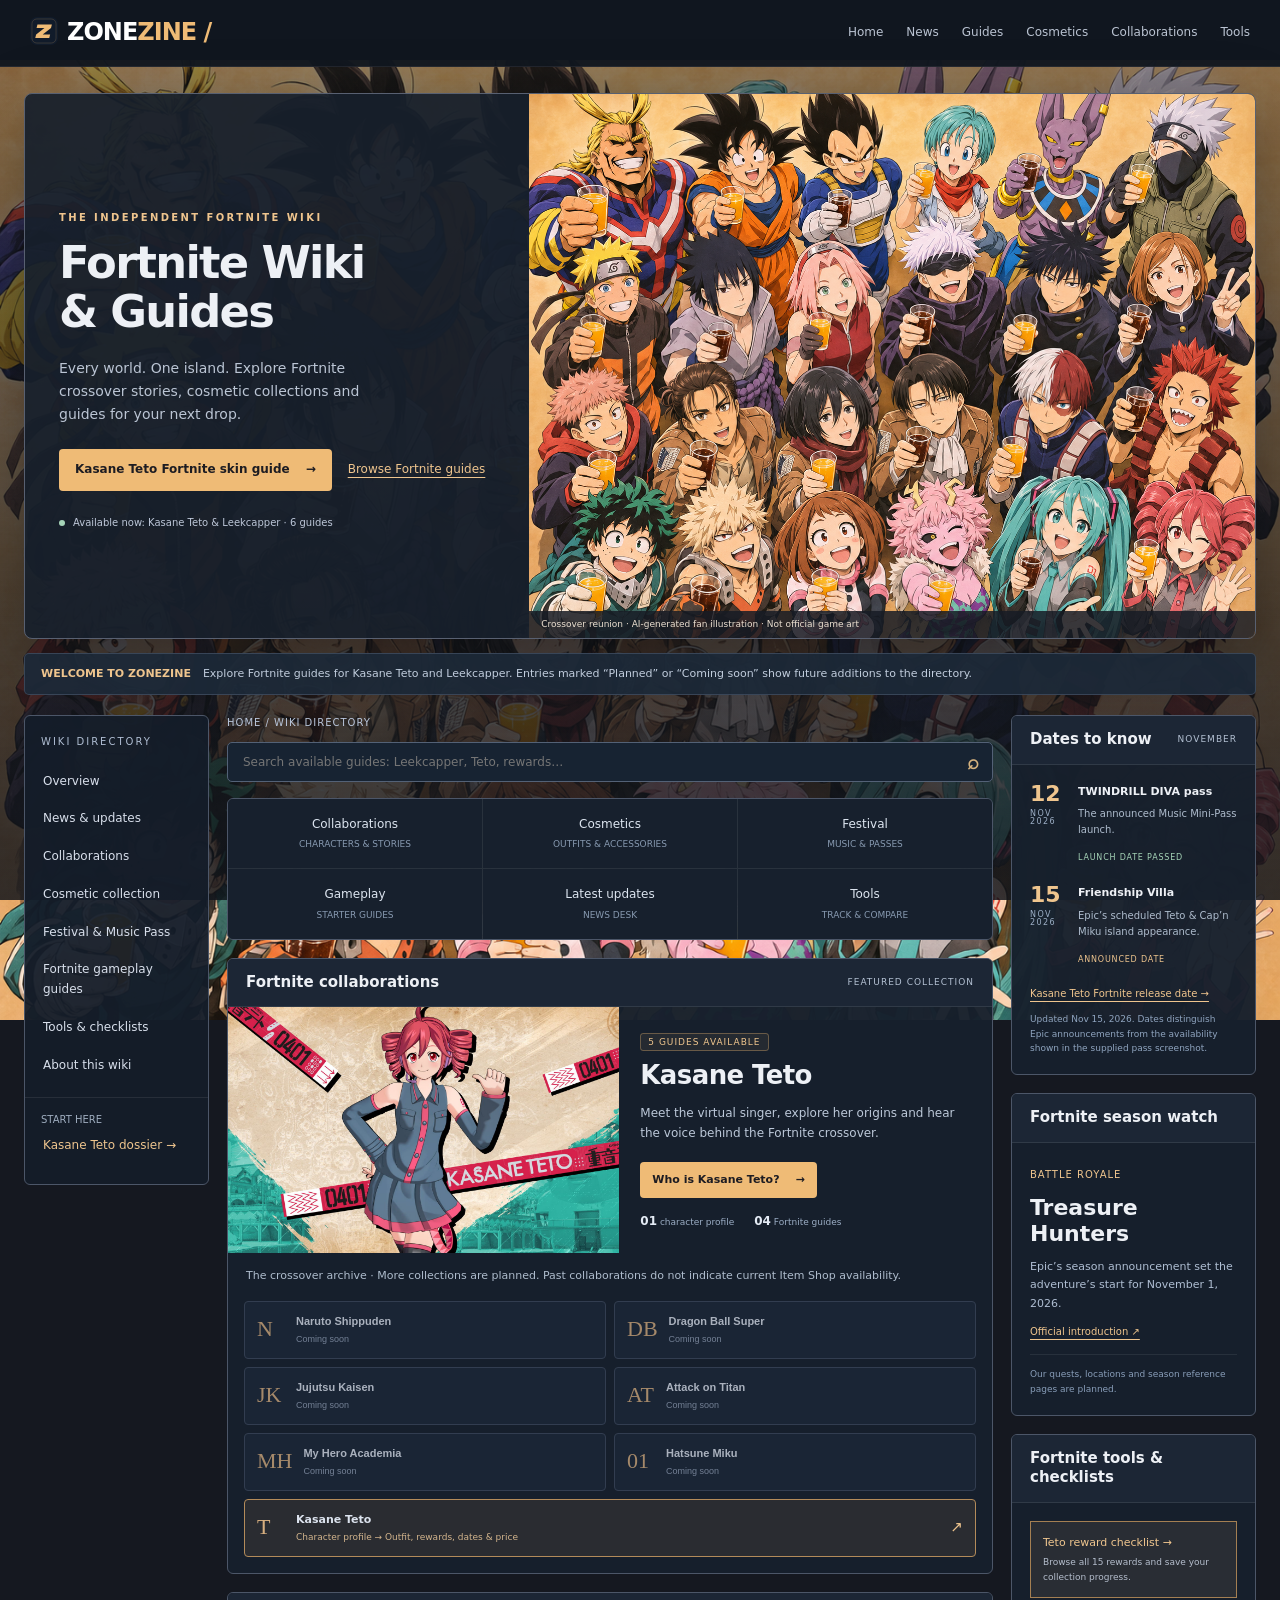
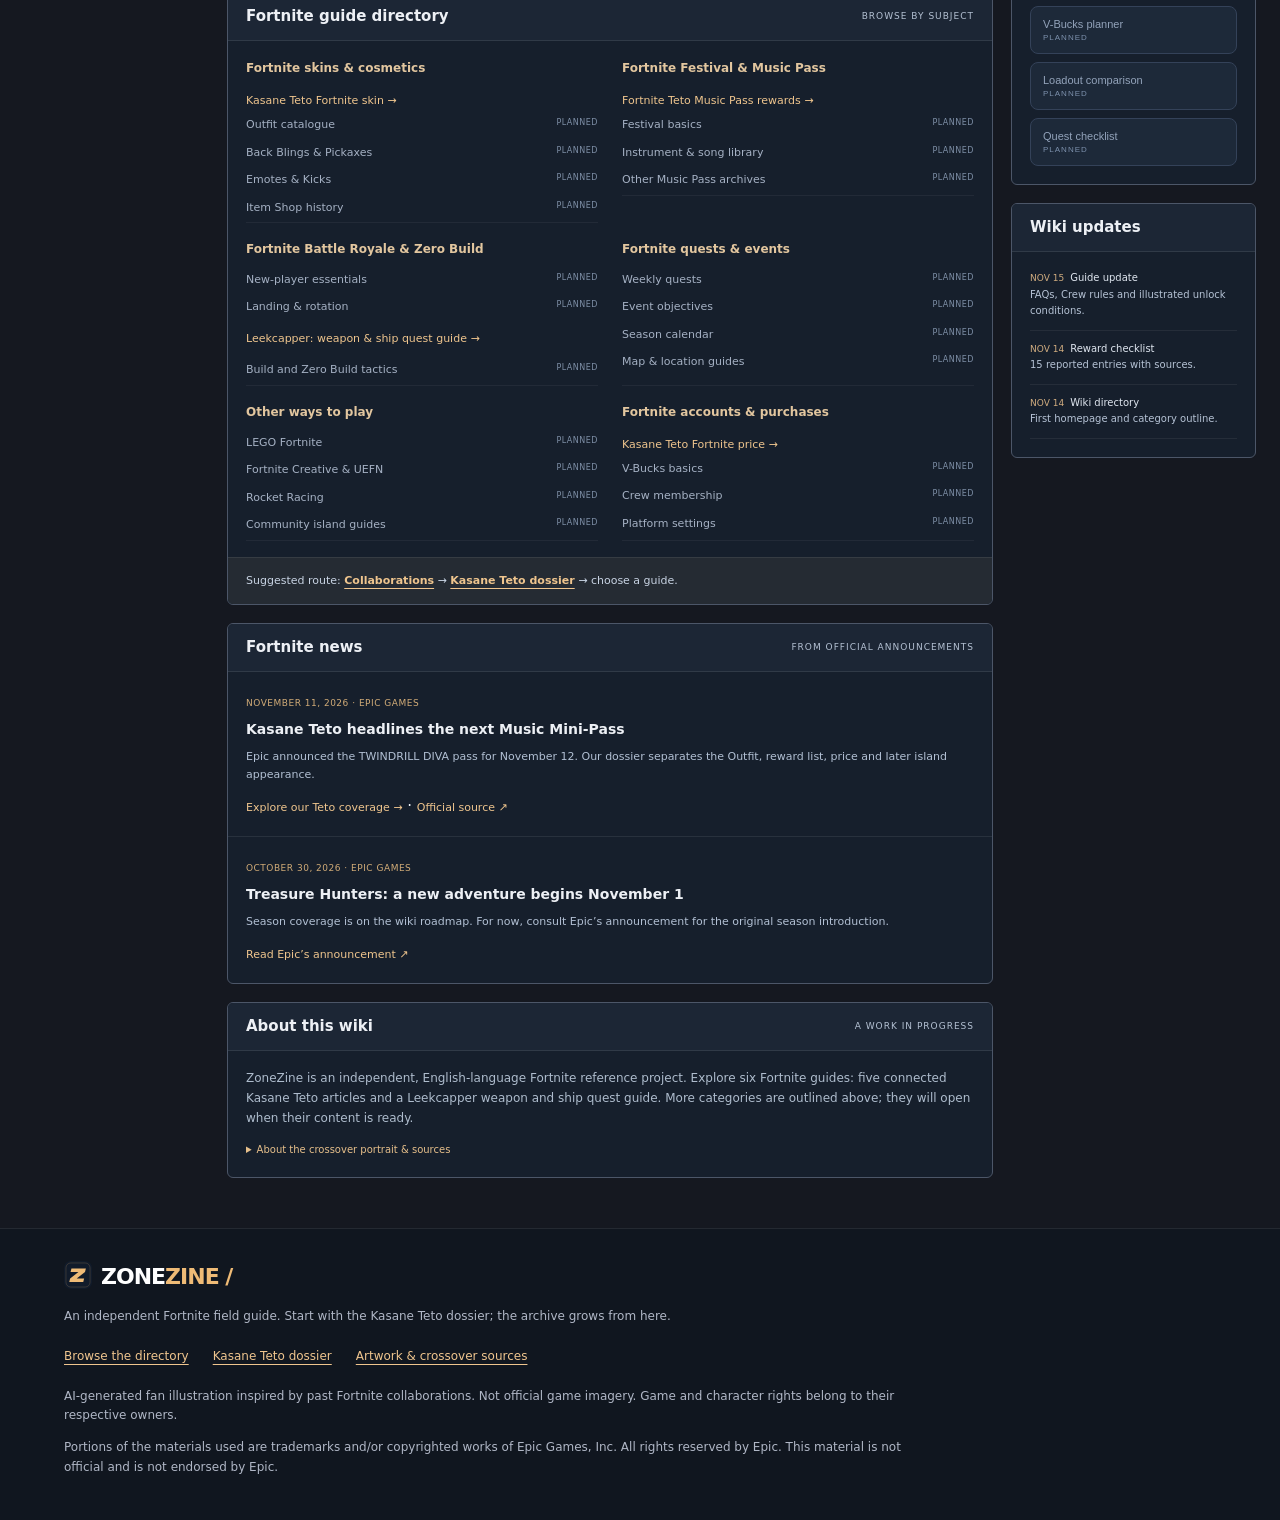
==== commit c0e5547d: "Align homepage copy around Fortnite guides" ====
--- a/index.html
+++ b/index.html
@@ -1 +1 @@
-<!doctype html><html lang="en"><head><meta charset="utf-8"><meta name="viewport" content="width=device-width,initial-scale=1"><title>Fortnite Crossover Guides &amp; Skins - ZoneZine</title><meta name="description" content="Find Fortnite skin guides, Music Pass rewards, release dates and prices. Start with five illustrated Kasane Teto guides."><link rel="canonical" href="https://zonezine.org/"><meta property="og:title" content="Fortnite Wiki &amp; Guides - Skins &amp; Music Passes - ZoneZine"><meta property="og:type" content="website"><meta property="og:url" content="https://zonezine.org/"><meta property="og:image" content="https://zonezine.org/assets/crossover-reunion-v2.png"><meta property="og:description" content="Find Fortnite skin guides, Music Pass rewards, release dates and prices. Start with five illustrated Kasane Teto guides."><meta name="twitter:card" content="summary_large_image"><link rel="stylesheet" href="/style.css"><link rel="stylesheet" href="/portal.css"><script type="application/ld+json">{"@context":"https://schema.org","@type":"CollectionPage","name":"Fortnite Wiki & Guides","dateModified":"2026-11-15","url":"https://zonezine.org/","description":"An independent Fortnite wiki with collaboration dossiers, cosmetic guides, Music Pass rewards and gameplay reference categories.","inLanguage":"en","mainEntity":{"@type":"ItemList","itemListElement":[{"@type":"ListItem","position":1,"name":"Kasane Teto skin","url":"https://zonezine.org/kasane-teto-fortnite-skin"},{"@type":"ListItem","position":2,"name":"Music Pass rewards","url":"https://zonezine.org/kasane-teto-fortnite-music-pass"},{"@type":"ListItem","position":3,"name":"Release timeline","url":"https://zonezine.org/kasane-teto-fortnite-release-date"},{"@type":"ListItem","position":4,"name":"Price & Crew access","url":"https://zonezine.org/kasane-teto-fortnite-price"},{"@type":"ListItem","position":5,"name":"Who is Kasane Teto?","url":"https://zonezine.org/kasane-teto"}]}}</script><script src="/home.js" defer></script><!-- ZoneZine site identity --><link rel="icon" href="/favicon.ico" sizes="16x16 32x32 48x48"><link rel="icon" type="image/svg+xml" href="/assets/brand/zonezine-mark.svg"><link rel="icon" type="image/png" sizes="32x32" href="/assets/brand/icon-32.png"><link rel="apple-touch-icon" sizes="180x180" href="/assets/brand/icon-180.png"><link rel="manifest" href="/site.webmanifest"><meta name="theme-color" content="#111b2a"><style id="zonezine-brand-icon">.brand::before{content:"";display:inline-block;width:28px;height:28px;margin-right:9px;vertical-align:-5px;background:url("/assets/brand/zonezine-mark.svg") center/contain no-repeat}</style></head><body class="portal-home"><a class="skip" href="#directory">Skip to wiki directory</a><header><div class="bar"><a class="brand" href="/" aria-label="ZoneZine home">ZONE<span>ZINE</span><span aria-hidden="true"> /</span></a><nav class="global-nav" aria-label="Main navigation"><a href="/">Home</a><a href="/#news">News</a><a href="/#guides">Guides</a><a href="/#cosmetics">Cosmetics</a><a href="/#collaborations">Collaborations</a><a href="/#tools">Tools</a></nav></div></header><div class="home-frame"><section class="welcome-panel" aria-labelledby="home-title"><div class="welcome-copy"><p class="kicker">THE INDEPENDENT FORTNITE WIKI</p><h1 id="home-title">Fortnite Wiki<br> &amp; Guides</h1><p class="intro">Every world. One island. Explore crossover stories, cosmetic collections and guides for your next drop.</p><div class="home-actions"><a class="action" href="/kasane-teto-fortnite-skin">Kasane Teto skin guide <span aria-hidden="true">→</span></a><a class="text-action" href="#directory">Explore the wiki</a></div><p class="welcome-status"><span class="status-dot" aria-hidden="true"></span>First collection: Kasane Teto · 5 connected guides</p></div><figure class="welcome-art"><img src="/assets/crossover-reunion-v2.png" width="1456" height="1088" alt="Warm fan-art group portrait of anime and virtual-singer characters from past Fortnite collaborations, looking up and raising glasses of juice"><figcaption>Crossover reunion · AI-generated fan illustration · Not official game art</figcaption></figure></section><div class="intro-strip"><strong>WELCOME TO ZONEZINE</strong><span>The Kasane Teto collection is ready to explore. Entries marked “Planned” are part of the growing wiki directory.</span></div><div class="home-grid" id="directory"><aside class="directory-side" aria-label="Wiki directory"><div class="side-heading">WIKI DIRECTORY</div><a href="#directory">Overview</a><a href="#news">News & updates</a><a href="#collaborations">Collaborations</a><a href="#cosmetics">Cosmetic collection</a><a href="#festival">Festival & Music Pass</a><a href="#guides">Gameplay guides</a><a href="#tools">Tools & checklists</a><a href="#about">About this wiki</a><p class="side-note">START HERE<br><a href="/kasane-teto" style="padding:8px 0 0;color:#efc58e">Kasane Teto dossier →</a></p></aside><main class="home-center" aria-label="Fortnite wiki homepage"><div><p class="home-breadcrumb">HOME / WIKI DIRECTORY</p><div class="home-search"><form id="guide-search" role="search"><label class="sr-only" for="search-input">Search available guides</label><input id="search-input" type="search" placeholder="Search available guides: Leekcapper, Teto, rewards…" autocomplete="off" aria-controls="search-results" aria-expanded="false"><button type="submit" aria-label="Search guides">⌕</button></form><ul class="search-results" id="search-results" hidden></ul></div><section class="wiki-panel" aria-label="Quick navigation"><div class="quick-links"><a href="#collaborations">Collaborations<small>CHARACTERS & STORIES</small></a><a href="#cosmetics">Cosmetics<small>OUTFITS & ACCESSORIES</small></a><a href="#festival">Festival<small>MUSIC & PASSES</small></a><a href="#guides">Gameplay<small>STARTER GUIDES</small></a><a href="#news">Latest updates<small>NEWS DESK</small></a><a href="#tools">Tools<small>TRACK & COMPARE</small></a></div></section></div><section class="wiki-panel" id="collaborations"><div class="panel-head"><h2>Collaboration dossiers</h2><span class="small-label">Featured collection</span></div><div class="feature-teto"><div class="feature-image" role="img" aria-label="Official Fortnite Kasane Teto promotional artwork"></div><div class="feature-copy"><span class="pill">5 guides available</span><h3>Kasane Teto</h3><p>Meet the virtual singer, explore her origins and hear the voice behind the Fortnite crossover.</p><a class="action" href="/kasane-teto">Who is Kasane Teto? <span aria-hidden="true">→</span></a><div class="topic-stats"><span><b>01</b> character profile</span><span><b>04</b> Fortnite guides</span></div></div></div><p class="catalog-intro">The crossover archive · More collections are planned. Past collaborations do not indicate current Item Shop availability.</p><div class="franchise-grid"><button class="franchise" type="button" disabled><span class="franchise-mark" aria-hidden="true">N</span><span><strong>Naruto Shippuden</strong><small>Dossier planned</small></span></button><button class="franchise" type="button" disabled><span class="franchise-mark" aria-hidden="true">DB</span><span><strong>Dragon Ball Super</strong><small>Dossier planned</small></span></button><button class="franchise" type="button" disabled><span class="franchise-mark" aria-hidden="true">JK</span><span><strong>Jujutsu Kaisen</strong><small>Dossier planned</small></span></button><button class="franchise" type="button" disabled><span class="franchise-mark" aria-hidden="true">AT</span><span><strong>Attack on Titan</strong><small>Dossier planned</small></span></button><button class="franchise" type="button" disabled><span class="franchise-mark" aria-hidden="true">MH</span><span><strong>My Hero Academia</strong><small>Dossier planned</small></span></button><button class="franchise" type="button" disabled><span class="franchise-mark" aria-hidden="true">01</span><span><strong>Hatsune Miku</strong><small>Dossier planned</small></span></button><a class="franchise franchise-link" href="/kasane-teto"><span class="franchise-mark" aria-hidden="true">T</span><span><strong>Kasane Teto</strong><small>Character profile → Outfit, rewards, dates & price</small></span><span class="arrow" aria-hidden="true">↗</span></a></div></section><section class="wiki-panel" id="guides"><div class="panel-head"><h2>Guide & reference directory</h2><span class="small-label">Browse by subject</span></div><div class="guide-directory"><div id="cosmetics"><div class="directory-group"><h3>Cosmetics & collections</h3><a class="entry-link" href="/kasane-teto-fortnite-skin">Kasane Teto Fortnite skin →</a><ul class="planned-list"><li aria-disabled="true"><span>Outfit catalogue</span><span>Planned</span></li><li aria-disabled="true"><span>Back Blings & Pickaxes</span><span>Planned</span></li><li aria-disabled="true"><span>Emotes & Kicks</span><span>Planned</span></li><li aria-disabled="true"><span>Item Shop history</span><span>Planned</span></li></ul></div></div><div id="festival"><div class="directory-group"><h3>Festival & Music Pass</h3><a class="entry-link" href="/kasane-teto-fortnite-music-pass">Fortnite Teto Music Pass rewards →</a><ul class="planned-list"><li aria-disabled="true"><span>Festival basics</span><span>Planned</span></li><li aria-disabled="true"><span>Instrument & song library</span><span>Planned</span></li><li aria-disabled="true"><span>Other Music Pass archives</span><span>Planned</span></li></ul></div></div><div class="directory-group"><h3>Battle Royale & Zero Build</h3><ul class="planned-list"><li aria-disabled="true"><span>New-player essentials</span><span>Planned</span></li><li aria-disabled="true"><span>Landing & rotation</span><span>Planned</span></li><li><a class="entry-link" href="/leekcapper-fortnite">Leekcapper: weapon & ship quest guide →</a></li><li aria-disabled="true"><span>Build and Zero Build tactics</span><span>Planned</span></li></ul></div><div class="directory-group"><h3>Quests & seasonal events</h3><ul class="planned-list"><li aria-disabled="true"><span>Weekly quests</span><span>Planned</span></li><li aria-disabled="true"><span>Event objectives</span><span>Planned</span></li><li aria-disabled="true"><span>Season calendar</span><span>Planned</span></li><li aria-disabled="true"><span>Map & location guides</span><span>Planned</span></li></ul></div><div class="directory-group"><h3>Other ways to play</h3><ul class="planned-list"><li aria-disabled="true"><span>LEGO Fortnite</span><span>Planned</span></li><li aria-disabled="true"><span>Fortnite Creative & UEFN</span><span>Planned</span></li><li aria-disabled="true"><span>Rocket Racing</span><span>Planned</span></li><li aria-disabled="true"><span>Community island guides</span><span>Planned</span></li></ul></div><div class="directory-group"><h3>Accounts & purchases</h3><a class="entry-link" href="/kasane-teto-fortnite-price">Kasane Teto Fortnite price →</a><ul class="planned-list"><li aria-disabled="true"><span>V-Bucks basics</span><span>Planned</span></li><li aria-disabled="true"><span>Crew membership</span><span>Planned</span></li><li aria-disabled="true"><span>Platform settings</span><span>Planned</span></li></ul></div></div><div class="guide-route">Suggested route: <a href="#collaborations">Collaborations</a> → <a href="/kasane-teto">Kasane Teto dossier</a> → choose a guide.</div></section><section class="wiki-panel" id="news"><div class="panel-head"><h2>News desk</h2><span class="small-label">From official announcements</span></div><article class="news-story"><time datetime="2026-11-11">NOVEMBER 11, 2026 · EPIC GAMES</time><h3>Kasane Teto headlines the next Music Mini-Pass</h3><p>Epic announced the TWINDRILL DIVA pass for November 12. Our dossier separates the Outfit, reward list, price and later island appearance.</p><a href="/kasane-teto">Explore our Teto coverage →</a> · <a href="https://www.fortnite.com/news/kasane-teto-headlines-the-next-fortnite-music-pass">Official source ↗</a></article><article class="news-story"><time datetime="2026-10-30">OCTOBER 30, 2026 · EPIC GAMES</time><h3>Treasure Hunters: a new adventure begins November 1</h3><p>Season coverage is on the wiki roadmap. For now, consult Epic’s announcement for the original season introduction.</p><a href="https://www.fortnite.com/news/fortnite-treasure-hunters-the-greatest-adventure-of-all-time">Read Epic’s announcement ↗</a></article></section><section class="wiki-panel" id="about"><div class="panel-head"><h2>About this wiki</h2><span class="small-label">A work in progress</span></div><div class="panel-content"><p class="muted">ZoneZine is an independent, English-language Fortnite reference project. The first release contains a homepage and five connected Kasane Teto guides. More categories are outlined above; they will open when their content is ready.</p><details class="art-details"><summary>About the crossover portrait & sources</summary><p>The portrait is AI-generated fan art inspired by the reference composition: a warm, high-angle group photo. It includes characters from Naruto Shippuden, Dragon Ball Super, Jujutsu Kaisen, Attack on Titan, My Hero Academia, plus Hatsune Miku and Kasane Teto. It is decorative illustration, not evidence of game appearance or current availability.</p><a href="/assets/crossover-sources.txt">Read the checked character list and official collaboration sources →</a></details></div></section></main><aside class="home-right" aria-label="Dates and wiki updates"><section class="wiki-panel"><div class="panel-head"><h2>Dates to know</h2><span class="small-label">November</span></div><div class="panel-content"><div class="calendar-row"><div class="calendar-date">12<small>NOV 2026</small></div><div><strong>TWINDRILL DIVA pass</strong><p>The announced Music Mini-Pass launch.</p><span class="time-status">Launch date passed</span></div></div><div class="calendar-row"><div class="calendar-date">15<small>NOV 2026</small></div><div><strong>Friendship Villa</strong><p>Epic’s scheduled Teto & Cap’n Miku island appearance.</p><span class="time-status scheduled">Announced date</span></div></div><a class="source-link" href="/kasane-teto-fortnite-release-date">Kasane Teto Fortnite release date →</a><p class="homepage-source">Updated Nov 15, 2026. Dates distinguish Epic announcements from the availability shown in the supplied pass screenshot.</p></div></section><section class="wiki-panel season-card"><div class="panel-head"><h2>Season watch</h2></div><div class="panel-content"><span class="season-label">BATTLE ROYALE</span><h3>Treasure<br>Hunters</h3><p>Epic’s season announcement set the adventure’s start for November 1, 2026.</p><a class="source-link" href="https://www.fortnite.com/news/fortnite-treasure-hunters-the-greatest-adventure-of-all-time">Official introduction ↗</a><p class="planned-note">Our quests, locations and season reference pages are planned.</p></div></section><section class="wiki-panel" id="tools"><div class="panel-head"><h2>Tools & checklists</h2></div><div class="panel-content tool-list"><a href="/kasane-teto-fortnite-music-pass#reward-gallery">Teto reward checklist →<span>Browse all 15 rewards and save your collection progress.</span></a><button disabled>V-Bucks planner<span>Planned</span></button><button disabled>Loadout comparison<span>Planned</span></button><button disabled>Quest checklist<span>Planned</span></button></div></section><section class="wiki-panel"><div class="panel-head"><h2>Wiki updates</h2></div><div class="panel-content"><ul class="update-list"><li><time datetime="2026-11-15">NOV 15</time><strong>Guide update</strong><br>FAQs, Crew rules and illustrated unlock conditions.</li><li><time datetime="2026-11-14">NOV 14</time><strong>Reward checklist</strong><br>15 reported entries with sources.</li><li><time datetime="2026-11-14">NOV 14</time><strong>Wiki directory</strong><br>First homepage and category outline.</li></ul></div></section></aside></div></div><footer class="portal-footer"><div><a class="brand" href="/">ZONE<span>ZINE</span><span aria-hidden="true"> /</span></a><p>An independent Fortnite field guide. Start with the Kasane Teto dossier; the archive grows from here.</p><div class="footer-links"><a href="/#directory">Browse the directory</a><a href="/kasane-teto">Kasane Teto dossier</a><a href="/assets/crossover-sources.txt">Artwork & crossover sources</a></div><p>AI-generated fan illustration inspired by past Fortnite collaborations. Not official game imagery. Game and character rights belong to their respective owners.</p><p>Portions of the materials used are trademarks and/or copyrighted works of Epic Games, Inc. All rights reserved by Epic. This material is not official and is not endorsed by Epic.</p></div></footer></body></html>+<!doctype html><html lang="en"><head><meta charset="utf-8"><meta name="viewport" content="width=device-width,initial-scale=1"><title>Fortnite Crossover Guides &amp; Skins - ZoneZine</title><meta name="description" content="Find Fortnite skin guides, Music Pass rewards, release dates and prices. Start with five illustrated Kasane Teto guides."><link rel="canonical" href="https://zonezine.org/"><meta property="og:title" content="Fortnite Wiki &amp; Guides - Skins &amp; Music Passes - ZoneZine"><meta property="og:type" content="website"><meta property="og:url" content="https://zonezine.org/"><meta property="og:image" content="https://zonezine.org/assets/crossover-reunion-v2.png"><meta property="og:description" content="Find Fortnite skin guides, Music Pass rewards, release dates and prices. Start with five illustrated Kasane Teto guides."><meta name="twitter:card" content="summary_large_image"><link rel="stylesheet" href="/style.css"><link rel="stylesheet" href="/portal.css"><script type="application/ld+json">{"@context":"https://schema.org","@type":"CollectionPage","name":"Fortnite Wiki & Guides","dateModified":"2026-11-15","url":"https://zonezine.org/","description":"An independent Fortnite wiki with collaboration dossiers, cosmetic guides, Music Pass rewards and gameplay reference categories.","inLanguage":"en","mainEntity":{"@type":"ItemList","itemListElement":[{"@type":"ListItem","position":1,"name":"Kasane Teto skin","url":"https://zonezine.org/kasane-teto-fortnite-skin"},{"@type":"ListItem","position":2,"name":"Music Pass rewards","url":"https://zonezine.org/kasane-teto-fortnite-music-pass"},{"@type":"ListItem","position":3,"name":"Release timeline","url":"https://zonezine.org/kasane-teto-fortnite-release-date"},{"@type":"ListItem","position":4,"name":"Price & Crew access","url":"https://zonezine.org/kasane-teto-fortnite-price"},{"@type":"ListItem","position":5,"name":"Who is Kasane Teto?","url":"https://zonezine.org/kasane-teto"}]}}</script><script src="/home.js" defer></script><!-- ZoneZine site identity --><link rel="icon" href="/favicon.ico" sizes="16x16 32x32 48x48"><link rel="icon" type="image/svg+xml" href="/assets/brand/zonezine-mark.svg"><link rel="icon" type="image/png" sizes="32x32" href="/assets/brand/icon-32.png"><link rel="apple-touch-icon" sizes="180x180" href="/assets/brand/icon-180.png"><link rel="manifest" href="/site.webmanifest"><meta name="theme-color" content="#111b2a"><style id="zonezine-brand-icon">.brand::before{content:"";display:inline-block;width:28px;height:28px;margin-right:9px;vertical-align:-5px;background:url("/assets/brand/zonezine-mark.svg") center/contain no-repeat}</style></head><body class="portal-home"><a class="skip" href="#directory">Skip to wiki directory</a><header><div class="bar"><a class="brand" href="/" aria-label="ZoneZine home">ZONE<span>ZINE</span><span aria-hidden="true"> /</span></a><nav class="global-nav" aria-label="Main navigation"><a href="/">Home</a><a href="/#news">News</a><a href="/#guides">Guides</a><a href="/#cosmetics">Cosmetics</a><a href="/#collaborations">Collaborations</a><a href="/#tools">Tools</a></nav></div></header><div class="home-frame"><section class="welcome-panel" aria-labelledby="home-title"><div class="welcome-copy"><p class="kicker">THE INDEPENDENT FORTNITE WIKI</p><h1 id="home-title">Fortnite Wiki<br> &amp; Guides</h1><p class="intro">Every world. One island. Explore Fortnite crossover stories, cosmetic collections and guides for your next drop.</p><div class="home-actions"><a class="action" href="/kasane-teto-fortnite-skin">Kasane Teto Fortnite skin guide <span aria-hidden="true">→</span></a><a class="text-action" href="#directory">Browse Fortnite guides</a></div><p class="welcome-status"><span class="status-dot" aria-hidden="true"></span>Available now: Kasane Teto &amp; Leekcapper · 6 guides</p></div><figure class="welcome-art"><img src="/assets/crossover-reunion-v2.png" width="1456" height="1088" alt="Warm fan-art group portrait of anime and virtual-singer characters from past Fortnite collaborations, looking up and raising glasses of juice"><figcaption>Crossover reunion · AI-generated fan illustration · Not official game art</figcaption></figure></section><div class="intro-strip"><strong>WELCOME TO ZONEZINE</strong><span>Explore Fortnite guides for Kasane Teto and Leekcapper. Entries marked “Planned” or “Coming soon” show future additions to the directory.</span></div><div class="home-grid" id="directory"><aside class="directory-side" aria-label="Wiki directory"><div class="side-heading">WIKI DIRECTORY</div><a href="#directory">Overview</a><a href="#news">News & updates</a><a href="#collaborations">Collaborations</a><a href="#cosmetics">Cosmetic collection</a><a href="#festival">Festival & Music Pass</a><a href="#guides">Fortnite gameplay guides</a><a href="#tools">Tools & checklists</a><a href="#about">About this wiki</a><p class="side-note">START HERE<br><a href="/kasane-teto" style="padding:8px 0 0;color:#efc58e">Kasane Teto dossier →</a></p></aside><main class="home-center" aria-label="Fortnite wiki homepage"><div><p class="home-breadcrumb">HOME / WIKI DIRECTORY</p><div class="home-search"><form id="guide-search" role="search"><label class="sr-only" for="search-input">Search available guides</label><input id="search-input" type="search" placeholder="Search available guides: Leekcapper, Teto, rewards…" autocomplete="off" aria-controls="search-results" aria-expanded="false"><button type="submit" aria-label="Search guides">⌕</button></form><ul class="search-results" id="search-results" hidden></ul></div><section class="wiki-panel" aria-label="Quick navigation"><div class="quick-links"><a href="#collaborations">Collaborations<small>CHARACTERS & STORIES</small></a><a href="#cosmetics">Cosmetics<small>OUTFITS & ACCESSORIES</small></a><a href="#festival">Festival<small>MUSIC & PASSES</small></a><a href="#guides">Gameplay<small>STARTER GUIDES</small></a><a href="#news">Latest updates<small>NEWS DESK</small></a><a href="#tools">Tools<small>TRACK & COMPARE</small></a></div></section></div><section class="wiki-panel" id="collaborations"><div class="panel-head"><h2>Fortnite collaborations</h2><span class="small-label">Featured collection</span></div><div class="feature-teto"><div class="feature-image" role="img" aria-label="Official Fortnite Kasane Teto promotional artwork"></div><div class="feature-copy"><span class="pill">5 guides available</span><h3>Kasane Teto</h3><p>Meet the virtual singer, explore her origins and hear the voice behind the Fortnite crossover.</p><a class="action" href="/kasane-teto">Who is Kasane Teto? <span aria-hidden="true">→</span></a><div class="topic-stats"><span><b>01</b> character profile</span><span><b>04</b> Fortnite guides</span></div></div></div><p class="catalog-intro">The crossover archive · More collections are planned. Past collaborations do not indicate current Item Shop availability.</p><div class="franchise-grid"><button class="franchise" type="button" disabled><span class="franchise-mark" aria-hidden="true">N</span><span><strong>Naruto Shippuden</strong><small>Coming soon</small></span></button><button class="franchise" type="button" disabled><span class="franchise-mark" aria-hidden="true">DB</span><span><strong>Dragon Ball Super</strong><small>Coming soon</small></span></button><button class="franchise" type="button" disabled><span class="franchise-mark" aria-hidden="true">JK</span><span><strong>Jujutsu Kaisen</strong><small>Coming soon</small></span></button><button class="franchise" type="button" disabled><span class="franchise-mark" aria-hidden="true">AT</span><span><strong>Attack on Titan</strong><small>Coming soon</small></span></button><button class="franchise" type="button" disabled><span class="franchise-mark" aria-hidden="true">MH</span><span><strong>My Hero Academia</strong><small>Coming soon</small></span></button><button class="franchise" type="button" disabled><span class="franchise-mark" aria-hidden="true">01</span><span><strong>Hatsune Miku</strong><small>Coming soon</small></span></button><a class="franchise franchise-link" href="/kasane-teto"><span class="franchise-mark" aria-hidden="true">T</span><span><strong>Kasane Teto</strong><small>Character profile → Outfit, rewards, dates & price</small></span><span class="arrow" aria-hidden="true">↗</span></a></div></section><section class="wiki-panel" id="guides"><div class="panel-head"><h2>Fortnite guide directory</h2><span class="small-label">Browse by subject</span></div><div class="guide-directory"><div id="cosmetics"><div class="directory-group"><h3>Fortnite skins &amp; cosmetics</h3><a class="entry-link" href="/kasane-teto-fortnite-skin">Kasane Teto Fortnite skin →</a><ul class="planned-list"><li aria-disabled="true"><span>Outfit catalogue</span><span>Planned</span></li><li aria-disabled="true"><span>Back Blings & Pickaxes</span><span>Planned</span></li><li aria-disabled="true"><span>Emotes & Kicks</span><span>Planned</span></li><li aria-disabled="true"><span>Item Shop history</span><span>Planned</span></li></ul></div></div><div id="festival"><div class="directory-group"><h3>Fortnite Festival &amp; Music Pass</h3><a class="entry-link" href="/kasane-teto-fortnite-music-pass">Fortnite Teto Music Pass rewards →</a><ul class="planned-list"><li aria-disabled="true"><span>Festival basics</span><span>Planned</span></li><li aria-disabled="true"><span>Instrument & song library</span><span>Planned</span></li><li aria-disabled="true"><span>Other Music Pass archives</span><span>Planned</span></li></ul></div></div><div class="directory-group"><h3>Fortnite Battle Royale &amp; Zero Build</h3><ul class="planned-list"><li aria-disabled="true"><span>New-player essentials</span><span>Planned</span></li><li aria-disabled="true"><span>Landing & rotation</span><span>Planned</span></li><li><a class="entry-link" href="/leekcapper-fortnite">Leekcapper: weapon & ship quest guide →</a></li><li aria-disabled="true"><span>Build and Zero Build tactics</span><span>Planned</span></li></ul></div><div class="directory-group"><h3>Fortnite quests &amp; events</h3><ul class="planned-list"><li aria-disabled="true"><span>Weekly quests</span><span>Planned</span></li><li aria-disabled="true"><span>Event objectives</span><span>Planned</span></li><li aria-disabled="true"><span>Season calendar</span><span>Planned</span></li><li aria-disabled="true"><span>Map & location guides</span><span>Planned</span></li></ul></div><div class="directory-group"><h3>Other ways to play</h3><ul class="planned-list"><li aria-disabled="true"><span>LEGO Fortnite</span><span>Planned</span></li><li aria-disabled="true"><span>Fortnite Creative & UEFN</span><span>Planned</span></li><li aria-disabled="true"><span>Rocket Racing</span><span>Planned</span></li><li aria-disabled="true"><span>Community island guides</span><span>Planned</span></li></ul></div><div class="directory-group"><h3>Fortnite accounts &amp; purchases</h3><a class="entry-link" href="/kasane-teto-fortnite-price">Kasane Teto Fortnite price →</a><ul class="planned-list"><li aria-disabled="true"><span>V-Bucks basics</span><span>Planned</span></li><li aria-disabled="true"><span>Crew membership</span><span>Planned</span></li><li aria-disabled="true"><span>Platform settings</span><span>Planned</span></li></ul></div></div><div class="guide-route">Suggested route: <a href="#collaborations">Collaborations</a> → <a href="/kasane-teto">Kasane Teto dossier</a> → choose a guide.</div></section><section class="wiki-panel" id="news"><div class="panel-head"><h2>Fortnite news</h2><span class="small-label">From official announcements</span></div><article class="news-story"><time datetime="2026-11-11">NOVEMBER 11, 2026 · EPIC GAMES</time><h3>Kasane Teto headlines the next Music Mini-Pass</h3><p>Epic announced the TWINDRILL DIVA pass for November 12. Our dossier separates the Outfit, reward list, price and later island appearance.</p><a href="/kasane-teto">Explore our Teto coverage →</a> · <a href="https://www.fortnite.com/news/kasane-teto-headlines-the-next-fortnite-music-pass">Official source ↗</a></article><article class="news-story"><time datetime="2026-10-30">OCTOBER 30, 2026 · EPIC GAMES</time><h3>Treasure Hunters: a new adventure begins November 1</h3><p>Season coverage is on the wiki roadmap. For now, consult Epic’s announcement for the original season introduction.</p><a href="https://www.fortnite.com/news/fortnite-treasure-hunters-the-greatest-adventure-of-all-time">Read Epic’s announcement ↗</a></article></section><section class="wiki-panel" id="about"><div class="panel-head"><h2>About this wiki</h2><span class="small-label">A work in progress</span></div><div class="panel-content"><p class="muted">ZoneZine is an independent, English-language Fortnite reference project. Explore six Fortnite guides: five connected Kasane Teto articles and a Leekcapper weapon and ship quest guide. More categories are outlined above; they will open when their content is ready.</p><details class="art-details"><summary>About the crossover portrait & sources</summary><p>The portrait is AI-generated fan art inspired by the reference composition: a warm, high-angle group photo. It includes characters from Naruto Shippuden, Dragon Ball Super, Jujutsu Kaisen, Attack on Titan, My Hero Academia, plus Hatsune Miku and Kasane Teto. It is decorative illustration, not evidence of game appearance or current availability.</p><a href="/assets/crossover-sources.txt">Read the checked character list and official collaboration sources →</a></details></div></section></main><aside class="home-right" aria-label="Dates and wiki updates"><section class="wiki-panel"><div class="panel-head"><h2>Dates to know</h2><span class="small-label">November</span></div><div class="panel-content"><div class="calendar-row"><div class="calendar-date">12<small>NOV 2026</small></div><div><strong>TWINDRILL DIVA pass</strong><p>The announced Music Mini-Pass launch.</p><span class="time-status">Launch date passed</span></div></div><div class="calendar-row"><div class="calendar-date">15<small>NOV 2026</small></div><div><strong>Friendship Villa</strong><p>Epic’s scheduled Teto & Cap’n Miku island appearance.</p><span class="time-status scheduled">Announced date</span></div></div><a class="source-link" href="/kasane-teto-fortnite-release-date">Kasane Teto Fortnite release date →</a><p class="homepage-source">Updated Nov 15, 2026. Dates distinguish Epic announcements from the availability shown in the supplied pass screenshot.</p></div></section><section class="wiki-panel season-card"><div class="panel-head"><h2>Fortnite season watch</h2></div><div class="panel-content"><span class="season-label">BATTLE ROYALE</span><h3>Treasure<br>Hunters</h3><p>Epic’s season announcement set the adventure’s start for November 1, 2026.</p><a class="source-link" href="https://www.fortnite.com/news/fortnite-treasure-hunters-the-greatest-adventure-of-all-time">Official introduction ↗</a><p class="planned-note">Our quests, locations and season reference pages are planned.</p></div></section><section class="wiki-panel" id="tools"><div class="panel-head"><h2>Fortnite tools &amp; checklists</h2></div><div class="panel-content tool-list"><a href="/kasane-teto-fortnite-music-pass#reward-gallery">Teto reward checklist →<span>Browse all 15 rewards and save your collection progress.</span></a><button disabled>V-Bucks planner<span>Planned</span></button><button disabled>Loadout comparison<span>Planned</span></button><button disabled>Quest checklist<span>Planned</span></button></div></section><section class="wiki-panel"><div class="panel-head"><h2>Wiki updates</h2></div><div class="panel-content"><ul class="update-list"><li><time datetime="2026-11-15">NOV 15</time><strong>Guide update</strong><br>FAQs, Crew rules and illustrated unlock conditions.</li><li><time datetime="2026-11-14">NOV 14</time><strong>Reward checklist</strong><br>15 reported entries with sources.</li><li><time datetime="2026-11-14">NOV 14</time><strong>Wiki directory</strong><br>First homepage and category outline.</li></ul></div></section></aside></div></div><footer class="portal-footer"><div><a class="brand" href="/">ZONE<span>ZINE</span><span aria-hidden="true"> /</span></a><p>An independent Fortnite field guide. Start with the Kasane Teto dossier; the archive grows from here.</p><div class="footer-links"><a href="/#directory">Browse the directory</a><a href="/kasane-teto">Kasane Teto dossier</a><a href="/assets/crossover-sources.txt">Artwork & crossover sources</a></div><p>AI-generated fan illustration inspired by past Fortnite collaborations. Not official game imagery. Game and character rights belong to their respective owners.</p><p>Portions of the materials used are trademarks and/or copyrighted works of Epic Games, Inc. All rights reserved by Epic. This material is not official and is not endorsed by Epic.</p></div></footer></body></html>
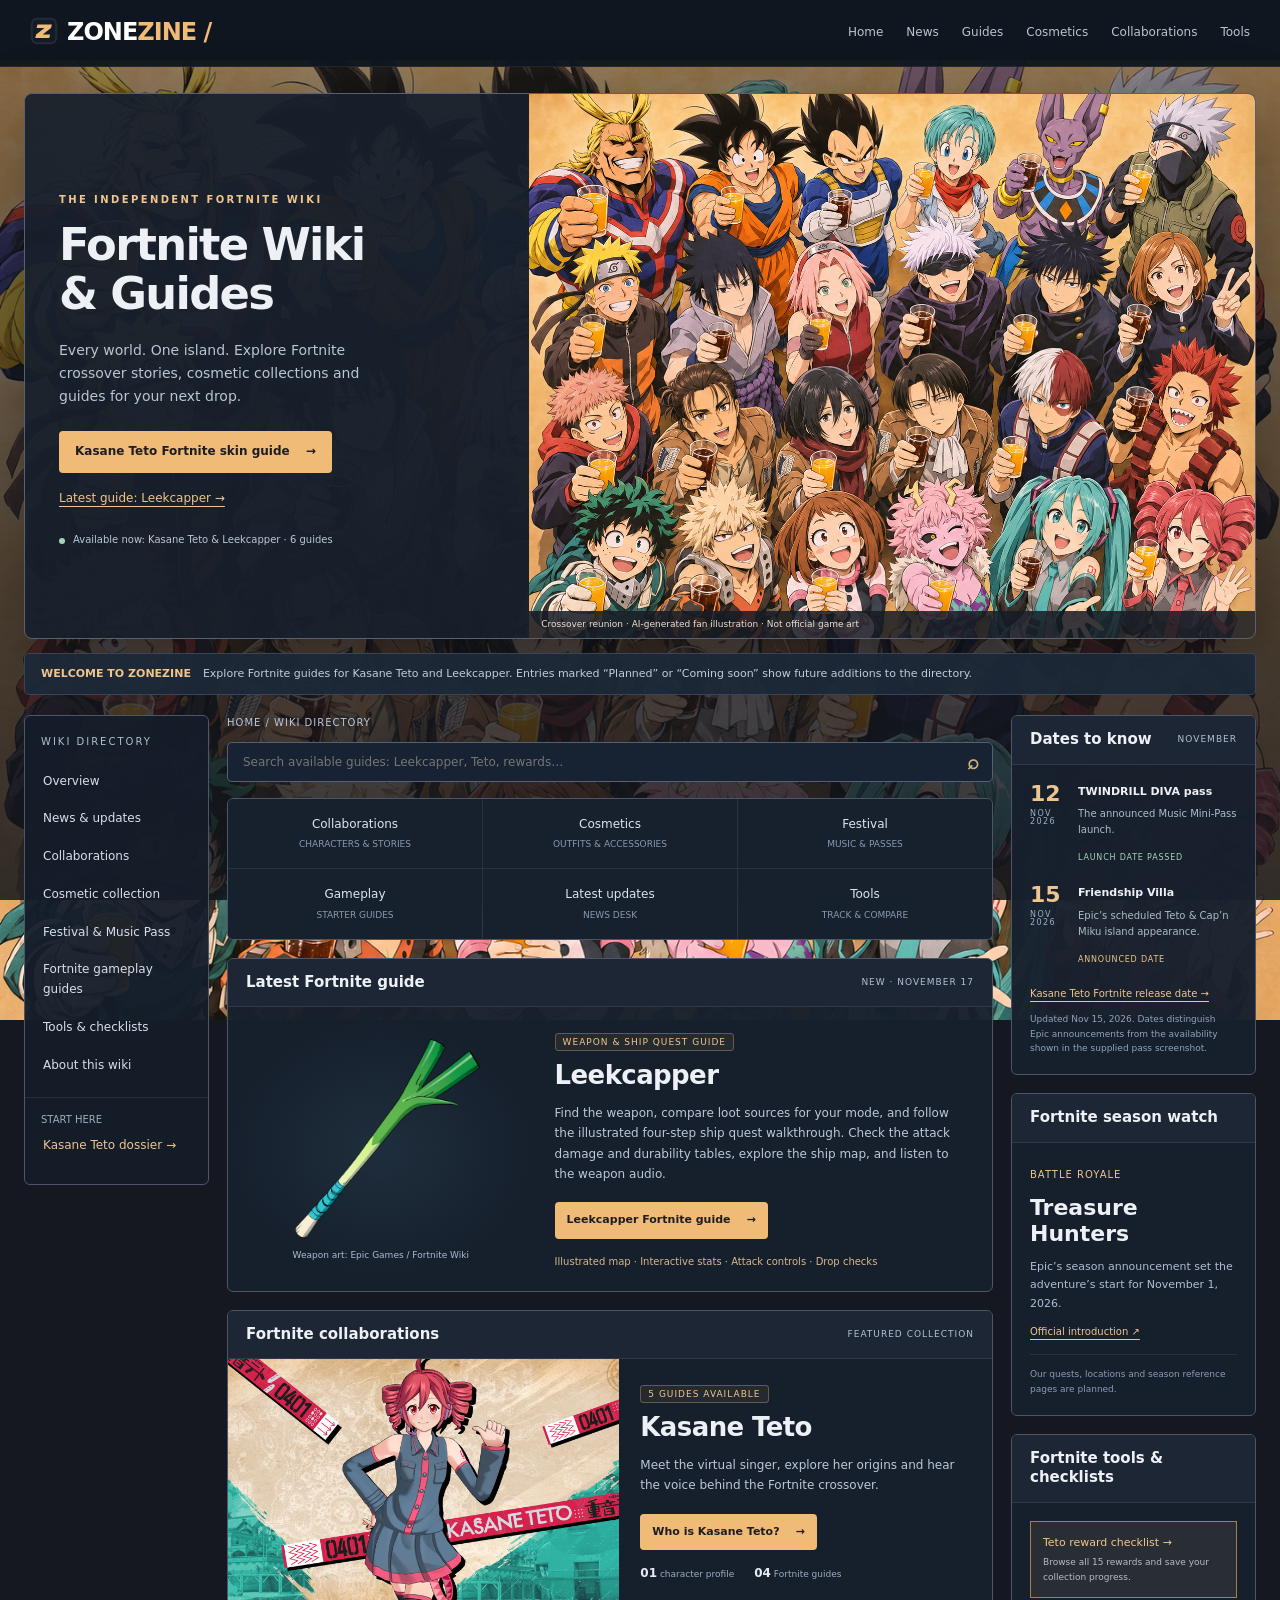
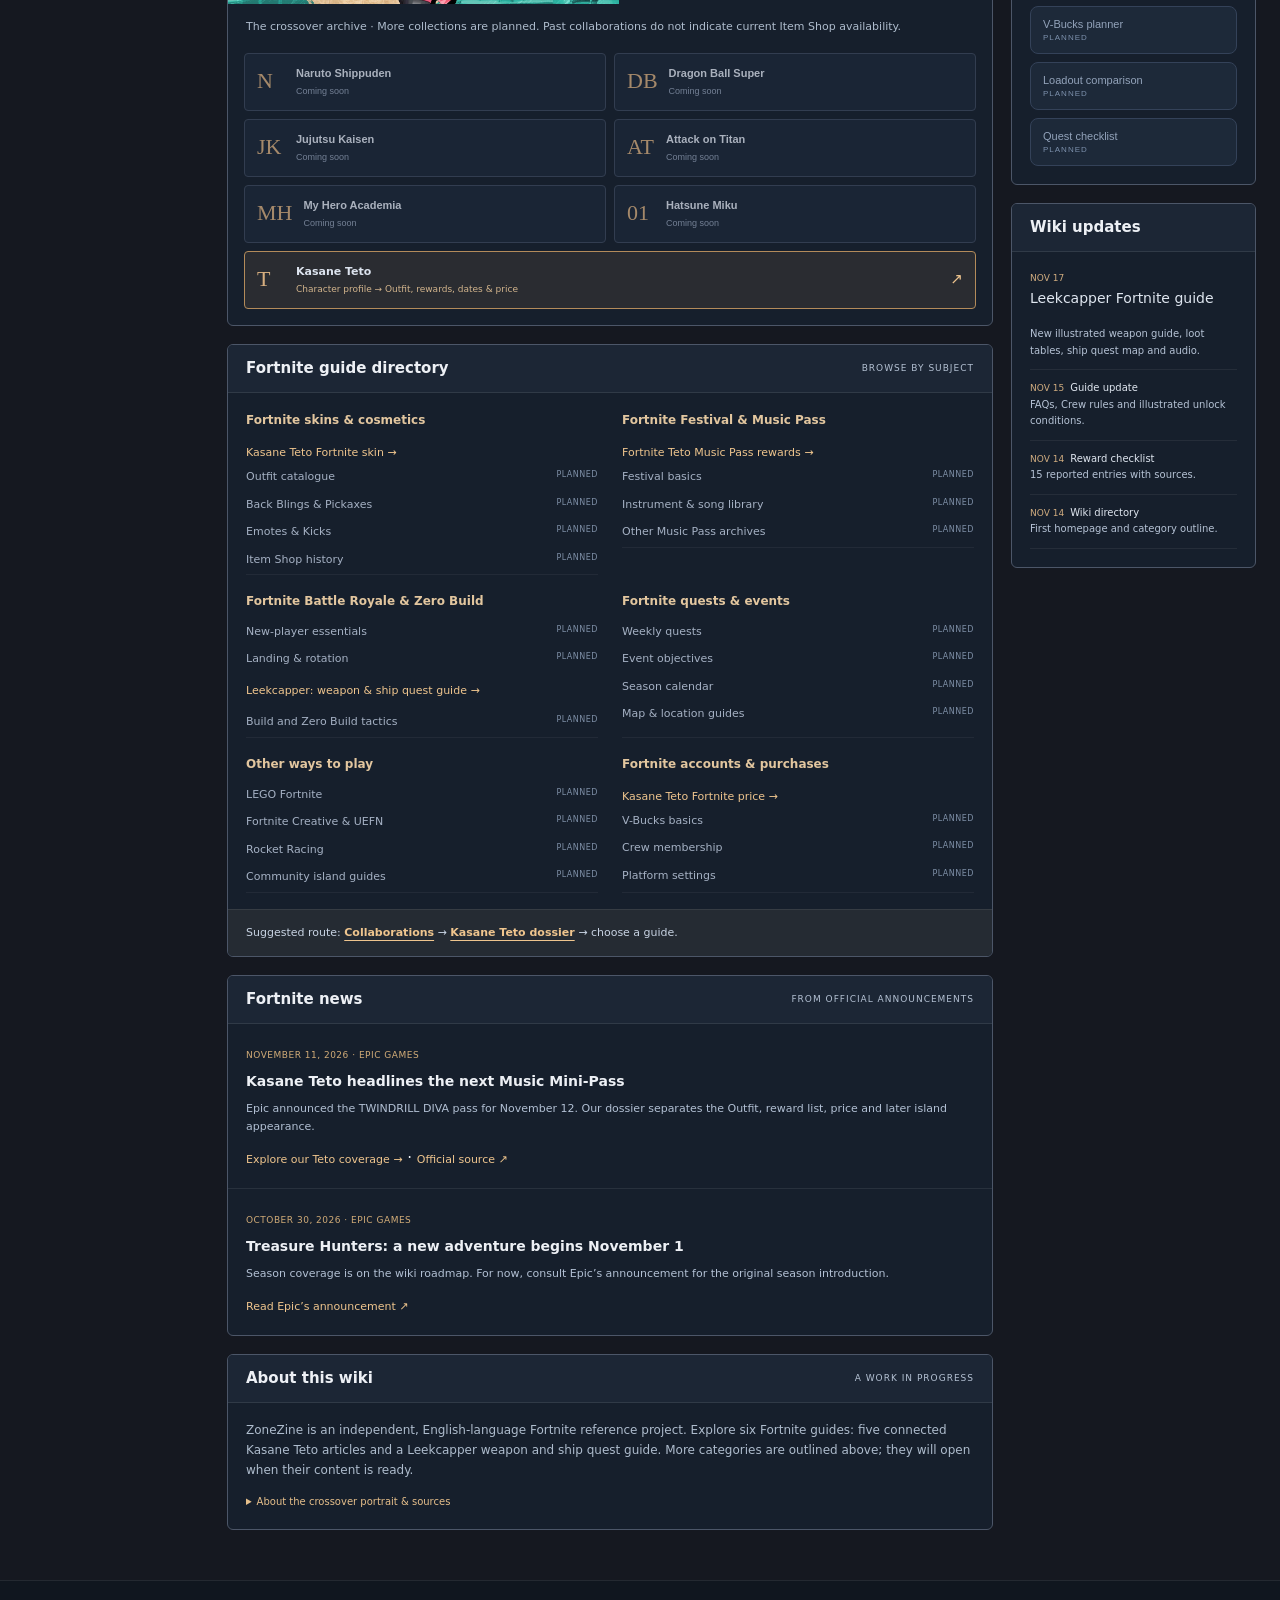
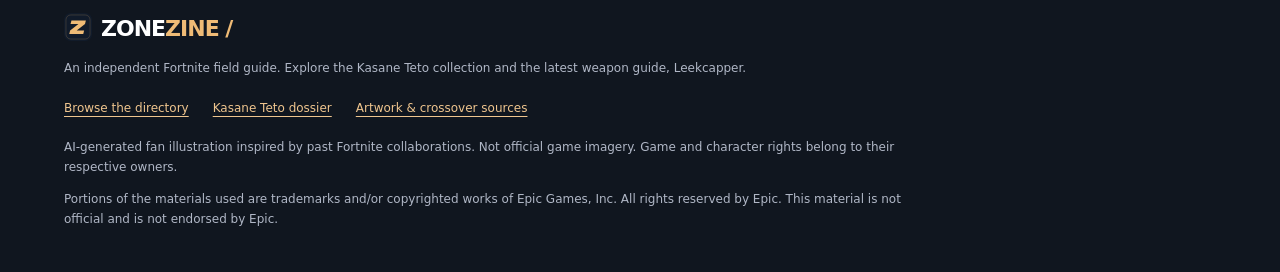
==== commit fbc4f95a: "Feature the Leekcapper guide on the homepage" ====
--- a/index.html
+++ b/index.html
@@ -1 +1 @@
-<!doctype html><html lang="en"><head><meta charset="utf-8"><meta name="viewport" content="width=device-width,initial-scale=1"><title>Fortnite Crossover Guides &amp; Skins - ZoneZine</title><meta name="description" content="Find Fortnite skin guides, Music Pass rewards, release dates and prices. Start with five illustrated Kasane Teto guides."><link rel="canonical" href="https://zonezine.org/"><meta property="og:title" content="Fortnite Wiki &amp; Guides - Skins &amp; Music Passes - ZoneZine"><meta property="og:type" content="website"><meta property="og:url" content="https://zonezine.org/"><meta property="og:image" content="https://zonezine.org/assets/crossover-reunion-v2.png"><meta property="og:description" content="Find Fortnite skin guides, Music Pass rewards, release dates and prices. Start with five illustrated Kasane Teto guides."><meta name="twitter:card" content="summary_large_image"><link rel="stylesheet" href="/style.css"><link rel="stylesheet" href="/portal.css"><script type="application/ld+json">{"@context":"https://schema.org","@type":"CollectionPage","name":"Fortnite Wiki & Guides","dateModified":"2026-11-15","url":"https://zonezine.org/","description":"An independent Fortnite wiki with collaboration dossiers, cosmetic guides, Music Pass rewards and gameplay reference categories.","inLanguage":"en","mainEntity":{"@type":"ItemList","itemListElement":[{"@type":"ListItem","position":1,"name":"Kasane Teto skin","url":"https://zonezine.org/kasane-teto-fortnite-skin"},{"@type":"ListItem","position":2,"name":"Music Pass rewards","url":"https://zonezine.org/kasane-teto-fortnite-music-pass"},{"@type":"ListItem","position":3,"name":"Release timeline","url":"https://zonezine.org/kasane-teto-fortnite-release-date"},{"@type":"ListItem","position":4,"name":"Price & Crew access","url":"https://zonezine.org/kasane-teto-fortnite-price"},{"@type":"ListItem","position":5,"name":"Who is Kasane Teto?","url":"https://zonezine.org/kasane-teto"}]}}</script><script src="/home.js" defer></script><!-- ZoneZine site identity --><link rel="icon" href="/favicon.ico" sizes="16x16 32x32 48x48"><link rel="icon" type="image/svg+xml" href="/assets/brand/zonezine-mark.svg"><link rel="icon" type="image/png" sizes="32x32" href="/assets/brand/icon-32.png"><link rel="apple-touch-icon" sizes="180x180" href="/assets/brand/icon-180.png"><link rel="manifest" href="/site.webmanifest"><meta name="theme-color" content="#111b2a"><style id="zonezine-brand-icon">.brand::before{content:"";display:inline-block;width:28px;height:28px;margin-right:9px;vertical-align:-5px;background:url("/assets/brand/zonezine-mark.svg") center/contain no-repeat}</style></head><body class="portal-home"><a class="skip" href="#directory">Skip to wiki directory</a><header><div class="bar"><a class="brand" href="/" aria-label="ZoneZine home">ZONE<span>ZINE</span><span aria-hidden="true"> /</span></a><nav class="global-nav" aria-label="Main navigation"><a href="/">Home</a><a href="/#news">News</a><a href="/#guides">Guides</a><a href="/#cosmetics">Cosmetics</a><a href="/#collaborations">Collaborations</a><a href="/#tools">Tools</a></nav></div></header><div class="home-frame"><section class="welcome-panel" aria-labelledby="home-title"><div class="welcome-copy"><p class="kicker">THE INDEPENDENT FORTNITE WIKI</p><h1 id="home-title">Fortnite Wiki<br> &amp; Guides</h1><p class="intro">Every world. One island. Explore Fortnite crossover stories, cosmetic collections and guides for your next drop.</p><div class="home-actions"><a class="action" href="/kasane-teto-fortnite-skin">Kasane Teto Fortnite skin guide <span aria-hidden="true">→</span></a><a class="text-action" href="#directory">Browse Fortnite guides</a></div><p class="welcome-status"><span class="status-dot" aria-hidden="true"></span>Available now: Kasane Teto &amp; Leekcapper · 6 guides</p></div><figure class="welcome-art"><img src="/assets/crossover-reunion-v2.png" width="1456" height="1088" alt="Warm fan-art group portrait of anime and virtual-singer characters from past Fortnite collaborations, looking up and raising glasses of juice"><figcaption>Crossover reunion · AI-generated fan illustration · Not official game art</figcaption></figure></section><div class="intro-strip"><strong>WELCOME TO ZONEZINE</strong><span>Explore Fortnite guides for Kasane Teto and Leekcapper. Entries marked “Planned” or “Coming soon” show future additions to the directory.</span></div><div class="home-grid" id="directory"><aside class="directory-side" aria-label="Wiki directory"><div class="side-heading">WIKI DIRECTORY</div><a href="#directory">Overview</a><a href="#news">News & updates</a><a href="#collaborations">Collaborations</a><a href="#cosmetics">Cosmetic collection</a><a href="#festival">Festival & Music Pass</a><a href="#guides">Fortnite gameplay guides</a><a href="#tools">Tools & checklists</a><a href="#about">About this wiki</a><p class="side-note">START HERE<br><a href="/kasane-teto" style="padding:8px 0 0;color:#efc58e">Kasane Teto dossier →</a></p></aside><main class="home-center" aria-label="Fortnite wiki homepage"><div><p class="home-breadcrumb">HOME / WIKI DIRECTORY</p><div class="home-search"><form id="guide-search" role="search"><label class="sr-only" for="search-input">Search available guides</label><input id="search-input" type="search" placeholder="Search available guides: Leekcapper, Teto, rewards…" autocomplete="off" aria-controls="search-results" aria-expanded="false"><button type="submit" aria-label="Search guides">⌕</button></form><ul class="search-results" id="search-results" hidden></ul></div><section class="wiki-panel" aria-label="Quick navigation"><div class="quick-links"><a href="#collaborations">Collaborations<small>CHARACTERS & STORIES</small></a><a href="#cosmetics">Cosmetics<small>OUTFITS & ACCESSORIES</small></a><a href="#festival">Festival<small>MUSIC & PASSES</small></a><a href="#guides">Gameplay<small>STARTER GUIDES</small></a><a href="#news">Latest updates<small>NEWS DESK</small></a><a href="#tools">Tools<small>TRACK & COMPARE</small></a></div></section></div><section class="wiki-panel" id="collaborations"><div class="panel-head"><h2>Fortnite collaborations</h2><span class="small-label">Featured collection</span></div><div class="feature-teto"><div class="feature-image" role="img" aria-label="Official Fortnite Kasane Teto promotional artwork"></div><div class="feature-copy"><span class="pill">5 guides available</span><h3>Kasane Teto</h3><p>Meet the virtual singer, explore her origins and hear the voice behind the Fortnite crossover.</p><a class="action" href="/kasane-teto">Who is Kasane Teto? <span aria-hidden="true">→</span></a><div class="topic-stats"><span><b>01</b> character profile</span><span><b>04</b> Fortnite guides</span></div></div></div><p class="catalog-intro">The crossover archive · More collections are planned. Past collaborations do not indicate current Item Shop availability.</p><div class="franchise-grid"><button class="franchise" type="button" disabled><span class="franchise-mark" aria-hidden="true">N</span><span><strong>Naruto Shippuden</strong><small>Coming soon</small></span></button><button class="franchise" type="button" disabled><span class="franchise-mark" aria-hidden="true">DB</span><span><strong>Dragon Ball Super</strong><small>Coming soon</small></span></button><button class="franchise" type="button" disabled><span class="franchise-mark" aria-hidden="true">JK</span><span><strong>Jujutsu Kaisen</strong><small>Coming soon</small></span></button><button class="franchise" type="button" disabled><span class="franchise-mark" aria-hidden="true">AT</span><span><strong>Attack on Titan</strong><small>Coming soon</small></span></button><button class="franchise" type="button" disabled><span class="franchise-mark" aria-hidden="true">MH</span><span><strong>My Hero Academia</strong><small>Coming soon</small></span></button><button class="franchise" type="button" disabled><span class="franchise-mark" aria-hidden="true">01</span><span><strong>Hatsune Miku</strong><small>Coming soon</small></span></button><a class="franchise franchise-link" href="/kasane-teto"><span class="franchise-mark" aria-hidden="true">T</span><span><strong>Kasane Teto</strong><small>Character profile → Outfit, rewards, dates & price</small></span><span class="arrow" aria-hidden="true">↗</span></a></div></section><section class="wiki-panel" id="guides"><div class="panel-head"><h2>Fortnite guide directory</h2><span class="small-label">Browse by subject</span></div><div class="guide-directory"><div id="cosmetics"><div class="directory-group"><h3>Fortnite skins &amp; cosmetics</h3><a class="entry-link" href="/kasane-teto-fortnite-skin">Kasane Teto Fortnite skin →</a><ul class="planned-list"><li aria-disabled="true"><span>Outfit catalogue</span><span>Planned</span></li><li aria-disabled="true"><span>Back Blings & Pickaxes</span><span>Planned</span></li><li aria-disabled="true"><span>Emotes & Kicks</span><span>Planned</span></li><li aria-disabled="true"><span>Item Shop history</span><span>Planned</span></li></ul></div></div><div id="festival"><div class="directory-group"><h3>Fortnite Festival &amp; Music Pass</h3><a class="entry-link" href="/kasane-teto-fortnite-music-pass">Fortnite Teto Music Pass rewards →</a><ul class="planned-list"><li aria-disabled="true"><span>Festival basics</span><span>Planned</span></li><li aria-disabled="true"><span>Instrument & song library</span><span>Planned</span></li><li aria-disabled="true"><span>Other Music Pass archives</span><span>Planned</span></li></ul></div></div><div class="directory-group"><h3>Fortnite Battle Royale &amp; Zero Build</h3><ul class="planned-list"><li aria-disabled="true"><span>New-player essentials</span><span>Planned</span></li><li aria-disabled="true"><span>Landing & rotation</span><span>Planned</span></li><li><a class="entry-link" href="/leekcapper-fortnite">Leekcapper: weapon & ship quest guide →</a></li><li aria-disabled="true"><span>Build and Zero Build tactics</span><span>Planned</span></li></ul></div><div class="directory-group"><h3>Fortnite quests &amp; events</h3><ul class="planned-list"><li aria-disabled="true"><span>Weekly quests</span><span>Planned</span></li><li aria-disabled="true"><span>Event objectives</span><span>Planned</span></li><li aria-disabled="true"><span>Season calendar</span><span>Planned</span></li><li aria-disabled="true"><span>Map & location guides</span><span>Planned</span></li></ul></div><div class="directory-group"><h3>Other ways to play</h3><ul class="planned-list"><li aria-disabled="true"><span>LEGO Fortnite</span><span>Planned</span></li><li aria-disabled="true"><span>Fortnite Creative & UEFN</span><span>Planned</span></li><li aria-disabled="true"><span>Rocket Racing</span><span>Planned</span></li><li aria-disabled="true"><span>Community island guides</span><span>Planned</span></li></ul></div><div class="directory-group"><h3>Fortnite accounts &amp; purchases</h3><a class="entry-link" href="/kasane-teto-fortnite-price">Kasane Teto Fortnite price →</a><ul class="planned-list"><li aria-disabled="true"><span>V-Bucks basics</span><span>Planned</span></li><li aria-disabled="true"><span>Crew membership</span><span>Planned</span></li><li aria-disabled="true"><span>Platform settings</span><span>Planned</span></li></ul></div></div><div class="guide-route">Suggested route: <a href="#collaborations">Collaborations</a> → <a href="/kasane-teto">Kasane Teto dossier</a> → choose a guide.</div></section><section class="wiki-panel" id="news"><div class="panel-head"><h2>Fortnite news</h2><span class="small-label">From official announcements</span></div><article class="news-story"><time datetime="2026-11-11">NOVEMBER 11, 2026 · EPIC GAMES</time><h3>Kasane Teto headlines the next Music Mini-Pass</h3><p>Epic announced the TWINDRILL DIVA pass for November 12. Our dossier separates the Outfit, reward list, price and later island appearance.</p><a href="/kasane-teto">Explore our Teto coverage →</a> · <a href="https://www.fortnite.com/news/kasane-teto-headlines-the-next-fortnite-music-pass">Official source ↗</a></article><article class="news-story"><time datetime="2026-10-30">OCTOBER 30, 2026 · EPIC GAMES</time><h3>Treasure Hunters: a new adventure begins November 1</h3><p>Season coverage is on the wiki roadmap. For now, consult Epic’s announcement for the original season introduction.</p><a href="https://www.fortnite.com/news/fortnite-treasure-hunters-the-greatest-adventure-of-all-time">Read Epic’s announcement ↗</a></article></section><section class="wiki-panel" id="about"><div class="panel-head"><h2>About this wiki</h2><span class="small-label">A work in progress</span></div><div class="panel-content"><p class="muted">ZoneZine is an independent, English-language Fortnite reference project. Explore six Fortnite guides: five connected Kasane Teto articles and a Leekcapper weapon and ship quest guide. More categories are outlined above; they will open when their content is ready.</p><details class="art-details"><summary>About the crossover portrait & sources</summary><p>The portrait is AI-generated fan art inspired by the reference composition: a warm, high-angle group photo. It includes characters from Naruto Shippuden, Dragon Ball Super, Jujutsu Kaisen, Attack on Titan, My Hero Academia, plus Hatsune Miku and Kasane Teto. It is decorative illustration, not evidence of game appearance or current availability.</p><a href="/assets/crossover-sources.txt">Read the checked character list and official collaboration sources →</a></details></div></section></main><aside class="home-right" aria-label="Dates and wiki updates"><section class="wiki-panel"><div class="panel-head"><h2>Dates to know</h2><span class="small-label">November</span></div><div class="panel-content"><div class="calendar-row"><div class="calendar-date">12<small>NOV 2026</small></div><div><strong>TWINDRILL DIVA pass</strong><p>The announced Music Mini-Pass launch.</p><span class="time-status">Launch date passed</span></div></div><div class="calendar-row"><div class="calendar-date">15<small>NOV 2026</small></div><div><strong>Friendship Villa</strong><p>Epic’s scheduled Teto & Cap’n Miku island appearance.</p><span class="time-status scheduled">Announced date</span></div></div><a class="source-link" href="/kasane-teto-fortnite-release-date">Kasane Teto Fortnite release date →</a><p class="homepage-source">Updated Nov 15, 2026. Dates distinguish Epic announcements from the availability shown in the supplied pass screenshot.</p></div></section><section class="wiki-panel season-card"><div class="panel-head"><h2>Fortnite season watch</h2></div><div class="panel-content"><span class="season-label">BATTLE ROYALE</span><h3>Treasure<br>Hunters</h3><p>Epic’s season announcement set the adventure’s start for November 1, 2026.</p><a class="source-link" href="https://www.fortnite.com/news/fortnite-treasure-hunters-the-greatest-adventure-of-all-time">Official introduction ↗</a><p class="planned-note">Our quests, locations and season reference pages are planned.</p></div></section><section class="wiki-panel" id="tools"><div class="panel-head"><h2>Fortnite tools &amp; checklists</h2></div><div class="panel-content tool-list"><a href="/kasane-teto-fortnite-music-pass#reward-gallery">Teto reward checklist →<span>Browse all 15 rewards and save your collection progress.</span></a><button disabled>V-Bucks planner<span>Planned</span></button><button disabled>Loadout comparison<span>Planned</span></button><button disabled>Quest checklist<span>Planned</span></button></div></section><section class="wiki-panel"><div class="panel-head"><h2>Wiki updates</h2></div><div class="panel-content"><ul class="update-list"><li><time datetime="2026-11-15">NOV 15</time><strong>Guide update</strong><br>FAQs, Crew rules and illustrated unlock conditions.</li><li><time datetime="2026-11-14">NOV 14</time><strong>Reward checklist</strong><br>15 reported entries with sources.</li><li><time datetime="2026-11-14">NOV 14</time><strong>Wiki directory</strong><br>First homepage and category outline.</li></ul></div></section></aside></div></div><footer class="portal-footer"><div><a class="brand" href="/">ZONE<span>ZINE</span><span aria-hidden="true"> /</span></a><p>An independent Fortnite field guide. Start with the Kasane Teto dossier; the archive grows from here.</p><div class="footer-links"><a href="/#directory">Browse the directory</a><a href="/kasane-teto">Kasane Teto dossier</a><a href="/assets/crossover-sources.txt">Artwork & crossover sources</a></div><p>AI-generated fan illustration inspired by past Fortnite collaborations. Not official game imagery. Game and character rights belong to their respective owners.</p><p>Portions of the materials used are trademarks and/or copyrighted works of Epic Games, Inc. All rights reserved by Epic. This material is not official and is not endorsed by Epic.</p></div></footer></body></html>+<!doctype html><html lang="en"><head><meta charset="utf-8"><meta name="viewport" content="width=device-width,initial-scale=1"><title>Fortnite Crossover Guides &amp; Skins - ZoneZine</title><meta name="description" content="Find Fortnite skin guides, Music Pass rewards, release dates and prices. Start with five illustrated Kasane Teto guides."><link rel="canonical" href="https://zonezine.org/"><meta property="og:title" content="Fortnite Wiki &amp; Guides - Skins &amp; Music Passes - ZoneZine"><meta property="og:type" content="website"><meta property="og:url" content="https://zonezine.org/"><meta property="og:image" content="https://zonezine.org/assets/crossover-reunion-v2.png"><meta property="og:description" content="Find Fortnite skin guides, Music Pass rewards, release dates and prices. Start with five illustrated Kasane Teto guides."><meta name="twitter:card" content="summary_large_image"><link rel="stylesheet" href="/style.css"><link rel="stylesheet" href="/portal.css"><script type="application/ld+json">{"@context":"https://schema.org","@type":"CollectionPage","name":"Fortnite Wiki & Guides","dateModified":"2026-11-15","url":"https://zonezine.org/","description":"An independent Fortnite wiki with collaboration dossiers, cosmetic guides, Music Pass rewards and gameplay reference categories.","inLanguage":"en","mainEntity":{"@type":"ItemList","itemListElement":[{"@type":"ListItem","position":1,"name":"Kasane Teto skin","url":"https://zonezine.org/kasane-teto-fortnite-skin"},{"@type":"ListItem","position":2,"name":"Music Pass rewards","url":"https://zonezine.org/kasane-teto-fortnite-music-pass"},{"@type":"ListItem","position":3,"name":"Release timeline","url":"https://zonezine.org/kasane-teto-fortnite-release-date"},{"@type":"ListItem","position":4,"name":"Price & Crew access","url":"https://zonezine.org/kasane-teto-fortnite-price"},{"@type":"ListItem","position":5,"name":"Who is Kasane Teto?","url":"https://zonezine.org/kasane-teto"}]}}</script><script src="/home.js" defer></script><!-- ZoneZine site identity --><link rel="icon" href="/favicon.ico" sizes="16x16 32x32 48x48"><link rel="icon" type="image/svg+xml" href="/assets/brand/zonezine-mark.svg"><link rel="icon" type="image/png" sizes="32x32" href="/assets/brand/icon-32.png"><link rel="apple-touch-icon" sizes="180x180" href="/assets/brand/icon-180.png"><link rel="manifest" href="/site.webmanifest"><meta name="theme-color" content="#111b2a"><style id="zonezine-brand-icon">.brand::before{content:"";display:inline-block;width:28px;height:28px;margin-right:9px;vertical-align:-5px;background:url("/assets/brand/zonezine-mark.svg") center/contain no-repeat}</style></head><body class="portal-home"><a class="skip" href="#directory">Skip to wiki directory</a><header><div class="bar"><a class="brand" href="/" aria-label="ZoneZine home">ZONE<span>ZINE</span><span aria-hidden="true"> /</span></a><nav class="global-nav" aria-label="Main navigation"><a href="/">Home</a><a href="/#news">News</a><a href="/#guides">Guides</a><a href="/#cosmetics">Cosmetics</a><a href="/#collaborations">Collaborations</a><a href="/#tools">Tools</a></nav></div></header><div class="home-frame"><section class="welcome-panel" aria-labelledby="home-title"><div class="welcome-copy"><p class="kicker">THE INDEPENDENT FORTNITE WIKI</p><h1 id="home-title">Fortnite Wiki<br> &amp; Guides</h1><p class="intro">Every world. One island. Explore Fortnite crossover stories, cosmetic collections and guides for your next drop.</p><div class="home-actions"><a class="action" href="/kasane-teto-fortnite-skin">Kasane Teto Fortnite skin guide <span aria-hidden="true">→</span></a><a class="text-action" href="/leekcapper-fortnite">Latest guide: Leekcapper →</a></div><p class="welcome-status"><span class="status-dot" aria-hidden="true"></span>Available now: Kasane Teto &amp; Leekcapper · 6 guides</p></div><figure class="welcome-art"><img src="/assets/crossover-reunion-v2.png" width="1456" height="1088" alt="Warm fan-art group portrait of anime and virtual-singer characters from past Fortnite collaborations, looking up and raising glasses of juice"><figcaption>Crossover reunion · AI-generated fan illustration · Not official game art</figcaption></figure></section><div class="intro-strip"><strong>WELCOME TO ZONEZINE</strong><span>Explore Fortnite guides for Kasane Teto and Leekcapper. Entries marked “Planned” or “Coming soon” show future additions to the directory.</span></div><div class="home-grid" id="directory"><aside class="directory-side" aria-label="Wiki directory"><div class="side-heading">WIKI DIRECTORY</div><a href="#directory">Overview</a><a href="#news">News & updates</a><a href="#collaborations">Collaborations</a><a href="#cosmetics">Cosmetic collection</a><a href="#festival">Festival & Music Pass</a><a href="#guides">Fortnite gameplay guides</a><a href="#tools">Tools & checklists</a><a href="#about">About this wiki</a><p class="side-note">START HERE<br><a href="/kasane-teto" style="padding:8px 0 0;color:#efc58e">Kasane Teto dossier →</a></p></aside><main class="home-center" aria-label="Fortnite wiki homepage"><div><p class="home-breadcrumb">HOME / WIKI DIRECTORY</p><div class="home-search"><form id="guide-search" role="search"><label class="sr-only" for="search-input">Search available guides</label><input id="search-input" type="search" placeholder="Search available guides: Leekcapper, Teto, rewards…" autocomplete="off" aria-controls="search-results" aria-expanded="false"><button type="submit" aria-label="Search guides">⌕</button></form><ul class="search-results" id="search-results" hidden></ul></div><section class="wiki-panel" aria-label="Quick navigation"><div class="quick-links"><a href="#collaborations">Collaborations<small>CHARACTERS & STORIES</small></a><a href="#cosmetics">Cosmetics<small>OUTFITS & ACCESSORIES</small></a><a href="#festival">Festival<small>MUSIC & PASSES</small></a><a href="#guides">Gameplay<small>STARTER GUIDES</small></a><a href="#news">Latest updates<small>NEWS DESK</small></a><a href="#tools">Tools<small>TRACK & COMPARE</small></a></div></section></div><section class="wiki-panel latest-guide" id="latest-guide" aria-labelledby="latest-guide-title"><div class="panel-head"><h2 id="latest-guide-title">Latest Fortnite guide</h2><span class="small-label">New · November 17</span></div><div class="latest-guide-grid"><figure class="latest-guide-art"><a href="/leekcapper-fortnite" aria-label="Read the Leekcapper weapon guide"><img src="/assets/leekcapper/weapon.png" width="512" height="512" loading="lazy" alt="Leekcapper weapon in Fortnite with green leaves and a blue wrapped handle"></a><figcaption>Weapon art: Epic Games / Fortnite Wiki</figcaption></figure><div class="feature-copy"><span class="pill">Weapon &amp; ship quest guide</span><h3>Leekcapper</h3><p>Find the weapon, compare loot sources for your mode, and follow the illustrated four-step ship quest walkthrough. Check the attack damage and durability tables, explore the ship map, and listen to the weapon audio.</p><a class="action" href="/leekcapper-fortnite">Leekcapper Fortnite guide <span aria-hidden="true">→</span></a><p class="latest-guide-details">Illustrated map · Interactive stats · Attack controls · Drop checks</p></div></div></section><section class="wiki-panel" id="collaborations"><div class="panel-head"><h2>Fortnite collaborations</h2><span class="small-label">Featured collection</span></div><div class="feature-teto"><div class="feature-image" role="img" aria-label="Official Fortnite Kasane Teto promotional artwork"></div><div class="feature-copy"><span class="pill">5 guides available</span><h3>Kasane Teto</h3><p>Meet the virtual singer, explore her origins and hear the voice behind the Fortnite crossover.</p><a class="action" href="/kasane-teto">Who is Kasane Teto? <span aria-hidden="true">→</span></a><div class="topic-stats"><span><b>01</b> character profile</span><span><b>04</b> Fortnite guides</span></div></div></div><p class="catalog-intro">The crossover archive · More collections are planned. Past collaborations do not indicate current Item Shop availability.</p><div class="franchise-grid"><button class="franchise" type="button" disabled><span class="franchise-mark" aria-hidden="true">N</span><span><strong>Naruto Shippuden</strong><small>Coming soon</small></span></button><button class="franchise" type="button" disabled><span class="franchise-mark" aria-hidden="true">DB</span><span><strong>Dragon Ball Super</strong><small>Coming soon</small></span></button><button class="franchise" type="button" disabled><span class="franchise-mark" aria-hidden="true">JK</span><span><strong>Jujutsu Kaisen</strong><small>Coming soon</small></span></button><button class="franchise" type="button" disabled><span class="franchise-mark" aria-hidden="true">AT</span><span><strong>Attack on Titan</strong><small>Coming soon</small></span></button><button class="franchise" type="button" disabled><span class="franchise-mark" aria-hidden="true">MH</span><span><strong>My Hero Academia</strong><small>Coming soon</small></span></button><button class="franchise" type="button" disabled><span class="franchise-mark" aria-hidden="true">01</span><span><strong>Hatsune Miku</strong><small>Coming soon</small></span></button><a class="franchise franchise-link" href="/kasane-teto"><span class="franchise-mark" aria-hidden="true">T</span><span><strong>Kasane Teto</strong><small>Character profile → Outfit, rewards, dates & price</small></span><span class="arrow" aria-hidden="true">↗</span></a></div></section><section class="wiki-panel" id="guides"><div class="panel-head"><h2>Fortnite guide directory</h2><span class="small-label">Browse by subject</span></div><div class="guide-directory"><div id="cosmetics"><div class="directory-group"><h3>Fortnite skins &amp; cosmetics</h3><a class="entry-link" href="/kasane-teto-fortnite-skin">Kasane Teto Fortnite skin →</a><ul class="planned-list"><li aria-disabled="true"><span>Outfit catalogue</span><span>Planned</span></li><li aria-disabled="true"><span>Back Blings & Pickaxes</span><span>Planned</span></li><li aria-disabled="true"><span>Emotes & Kicks</span><span>Planned</span></li><li aria-disabled="true"><span>Item Shop history</span><span>Planned</span></li></ul></div></div><div id="festival"><div class="directory-group"><h3>Fortnite Festival &amp; Music Pass</h3><a class="entry-link" href="/kasane-teto-fortnite-music-pass">Fortnite Teto Music Pass rewards →</a><ul class="planned-list"><li aria-disabled="true"><span>Festival basics</span><span>Planned</span></li><li aria-disabled="true"><span>Instrument & song library</span><span>Planned</span></li><li aria-disabled="true"><span>Other Music Pass archives</span><span>Planned</span></li></ul></div></div><div class="directory-group"><h3>Fortnite Battle Royale &amp; Zero Build</h3><ul class="planned-list"><li aria-disabled="true"><span>New-player essentials</span><span>Planned</span></li><li aria-disabled="true"><span>Landing & rotation</span><span>Planned</span></li><li><a class="entry-link" href="/leekcapper-fortnite">Leekcapper: weapon & ship quest guide →</a></li><li aria-disabled="true"><span>Build and Zero Build tactics</span><span>Planned</span></li></ul></div><div class="directory-group"><h3>Fortnite quests &amp; events</h3><ul class="planned-list"><li aria-disabled="true"><span>Weekly quests</span><span>Planned</span></li><li aria-disabled="true"><span>Event objectives</span><span>Planned</span></li><li aria-disabled="true"><span>Season calendar</span><span>Planned</span></li><li aria-disabled="true"><span>Map & location guides</span><span>Planned</span></li></ul></div><div class="directory-group"><h3>Other ways to play</h3><ul class="planned-list"><li aria-disabled="true"><span>LEGO Fortnite</span><span>Planned</span></li><li aria-disabled="true"><span>Fortnite Creative & UEFN</span><span>Planned</span></li><li aria-disabled="true"><span>Rocket Racing</span><span>Planned</span></li><li aria-disabled="true"><span>Community island guides</span><span>Planned</span></li></ul></div><div class="directory-group"><h3>Fortnite accounts &amp; purchases</h3><a class="entry-link" href="/kasane-teto-fortnite-price">Kasane Teto Fortnite price →</a><ul class="planned-list"><li aria-disabled="true"><span>V-Bucks basics</span><span>Planned</span></li><li aria-disabled="true"><span>Crew membership</span><span>Planned</span></li><li aria-disabled="true"><span>Platform settings</span><span>Planned</span></li></ul></div></div><div class="guide-route">Suggested route: <a href="#collaborations">Collaborations</a> → <a href="/kasane-teto">Kasane Teto dossier</a> → choose a guide.</div></section><section class="wiki-panel" id="news"><div class="panel-head"><h2>Fortnite news</h2><span class="small-label">From official announcements</span></div><article class="news-story"><time datetime="2026-11-11">NOVEMBER 11, 2026 · EPIC GAMES</time><h3>Kasane Teto headlines the next Music Mini-Pass</h3><p>Epic announced the TWINDRILL DIVA pass for November 12. Our dossier separates the Outfit, reward list, price and later island appearance.</p><a href="/kasane-teto">Explore our Teto coverage →</a> · <a href="https://www.fortnite.com/news/kasane-teto-headlines-the-next-fortnite-music-pass">Official source ↗</a></article><article class="news-story"><time datetime="2026-10-30">OCTOBER 30, 2026 · EPIC GAMES</time><h3>Treasure Hunters: a new adventure begins November 1</h3><p>Season coverage is on the wiki roadmap. For now, consult Epic’s announcement for the original season introduction.</p><a href="https://www.fortnite.com/news/fortnite-treasure-hunters-the-greatest-adventure-of-all-time">Read Epic’s announcement ↗</a></article></section><section class="wiki-panel" id="about"><div class="panel-head"><h2>About this wiki</h2><span class="small-label">A work in progress</span></div><div class="panel-content"><p class="muted">ZoneZine is an independent, English-language Fortnite reference project. Explore six Fortnite guides: five connected Kasane Teto articles and a Leekcapper weapon and ship quest guide. More categories are outlined above; they will open when their content is ready.</p><details class="art-details"><summary>About the crossover portrait & sources</summary><p>The portrait is AI-generated fan art inspired by the reference composition: a warm, high-angle group photo. It includes characters from Naruto Shippuden, Dragon Ball Super, Jujutsu Kaisen, Attack on Titan, My Hero Academia, plus Hatsune Miku and Kasane Teto. It is decorative illustration, not evidence of game appearance or current availability.</p><a href="/assets/crossover-sources.txt">Read the checked character list and official collaboration sources →</a></details></div></section></main><aside class="home-right" aria-label="Dates and wiki updates"><section class="wiki-panel"><div class="panel-head"><h2>Dates to know</h2><span class="small-label">November</span></div><div class="panel-content"><div class="calendar-row"><div class="calendar-date">12<small>NOV 2026</small></div><div><strong>TWINDRILL DIVA pass</strong><p>The announced Music Mini-Pass launch.</p><span class="time-status">Launch date passed</span></div></div><div class="calendar-row"><div class="calendar-date">15<small>NOV 2026</small></div><div><strong>Friendship Villa</strong><p>Epic’s scheduled Teto & Cap’n Miku island appearance.</p><span class="time-status scheduled">Announced date</span></div></div><a class="source-link" href="/kasane-teto-fortnite-release-date">Kasane Teto Fortnite release date →</a><p class="homepage-source">Updated Nov 15, 2026. Dates distinguish Epic announcements from the availability shown in the supplied pass screenshot.</p></div></section><section class="wiki-panel season-card"><div class="panel-head"><h2>Fortnite season watch</h2></div><div class="panel-content"><span class="season-label">BATTLE ROYALE</span><h3>Treasure<br>Hunters</h3><p>Epic’s season announcement set the adventure’s start for November 1, 2026.</p><a class="source-link" href="https://www.fortnite.com/news/fortnite-treasure-hunters-the-greatest-adventure-of-all-time">Official introduction ↗</a><p class="planned-note">Our quests, locations and season reference pages are planned.</p></div></section><section class="wiki-panel" id="tools"><div class="panel-head"><h2>Fortnite tools &amp; checklists</h2></div><div class="panel-content tool-list"><a href="/kasane-teto-fortnite-music-pass#reward-gallery">Teto reward checklist →<span>Browse all 15 rewards and save your collection progress.</span></a><button disabled>V-Bucks planner<span>Planned</span></button><button disabled>Loadout comparison<span>Planned</span></button><button disabled>Quest checklist<span>Planned</span></button></div></section><section class="wiki-panel"><div class="panel-head"><h2>Wiki updates</h2></div><div class="panel-content"><ul class="update-list"><li><time datetime="2026-11-17">NOV 17</time><strong><a href="/leekcapper-fortnite">Leekcapper Fortnite guide</a></strong><br>New illustrated weapon guide, loot tables, ship quest map and audio.</li><li><time datetime="2026-11-15">NOV 15</time><strong>Guide update</strong><br>FAQs, Crew rules and illustrated unlock conditions.</li><li><time datetime="2026-11-14">NOV 14</time><strong>Reward checklist</strong><br>15 reported entries with sources.</li><li><time datetime="2026-11-14">NOV 14</time><strong>Wiki directory</strong><br>First homepage and category outline.</li></ul></div></section></aside></div></div><footer class="portal-footer"><div><a class="brand" href="/">ZONE<span>ZINE</span><span aria-hidden="true"> /</span></a><p>An independent Fortnite field guide. Explore the Kasane Teto collection and the latest weapon guide, Leekcapper.</p><div class="footer-links"><a href="/#directory">Browse the directory</a><a href="/kasane-teto">Kasane Teto dossier</a><a href="/assets/crossover-sources.txt">Artwork & crossover sources</a></div><p>AI-generated fan illustration inspired by past Fortnite collaborations. Not official game imagery. Game and character rights belong to their respective owners.</p><p>Portions of the materials used are trademarks and/or copyrighted works of Epic Games, Inc. All rights reserved by Epic. This material is not official and is not endorsed by Epic.</p></div></footer></body></html>
--- a/portal.css
+++ b/portal.css
@@ -9,3 +9,6 @@
 .home-right{position:static;padding:0;border:0;background:none;border-radius:0;order:0}.directory-side{order:0}.directory-side a,.home-right a{margin:0}
 @media(prefers-reduced-motion:reduce){html{scroll-behavior:auto}}
 .sr-only{position:absolute;width:1px;height:1px;padding:0;margin:-1px;overflow:hidden;clip:rect(0,0,0,0);white-space:nowrap;border:0}
+
+/* Latest published guide: shares the existing navy and gold wiki panels. */
+.latest-guide-grid{display:grid;grid-template-columns:minmax(150px,.8fr) minmax(0,1.2fr);align-items:center}.latest-guide-art{margin:0;padding:16px;text-align:center;background:radial-gradient(ellipse at center,#273d4f80,transparent 72%)}.latest-guide-art a{display:block}.latest-guide-art img{display:block;width:100%;max-width:240px;height:205px;object-fit:contain;margin:auto;background:none;border-radius:0}.latest-guide-art figcaption{font-size:9px;line-height:1.5;color:#aabbd2;margin:8px 0 0}.feature-copy .latest-guide-details{font-size:10px;color:#d5b78f;margin:14px 0 0}.latest-guide .feature-copy{min-width:0}.update-list strong a{color:inherit;text-decoration:none}.update-list strong a:hover{text-decoration:underline}@media(max-width:600px){.latest-guide-grid{grid-template-columns:1fr}.latest-guide-art{padding-bottom:6px}.latest-guide-art img{height:165px}.latest-guide .feature-copy{padding-top:10px}}
